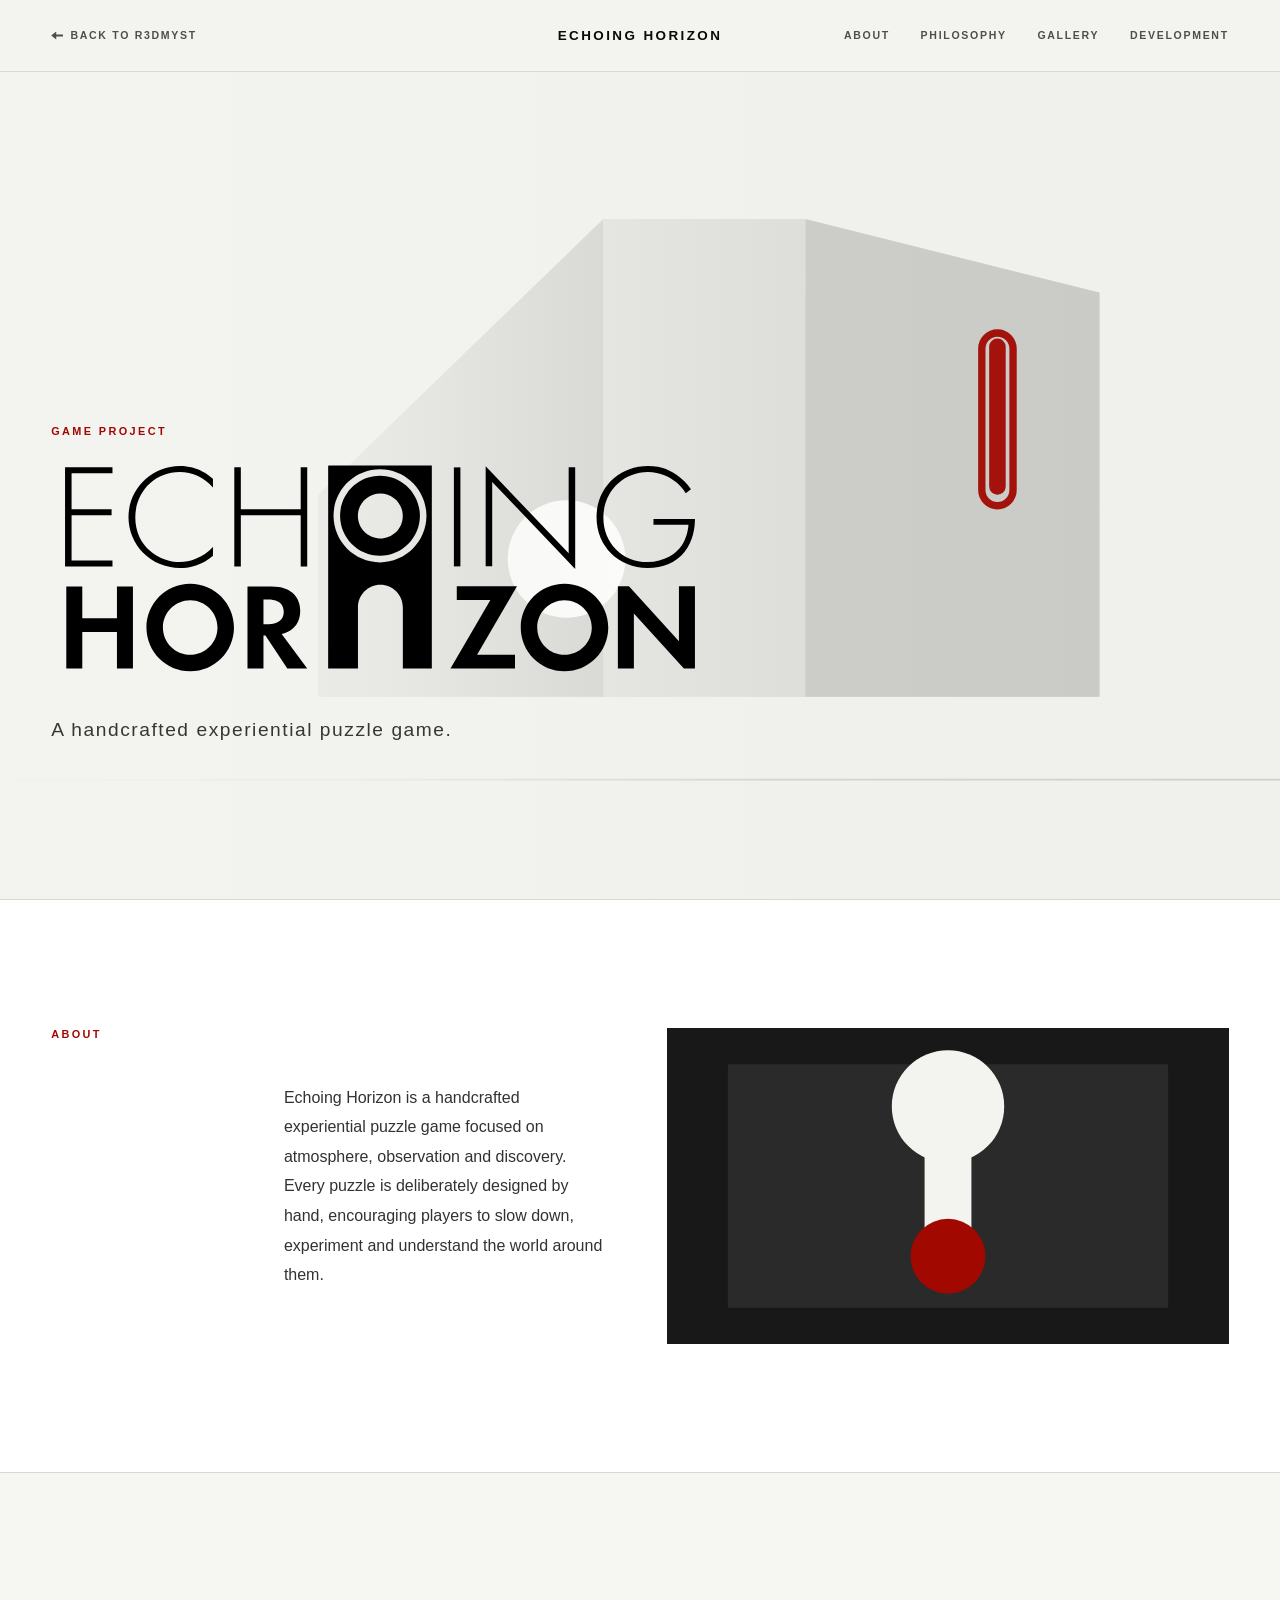
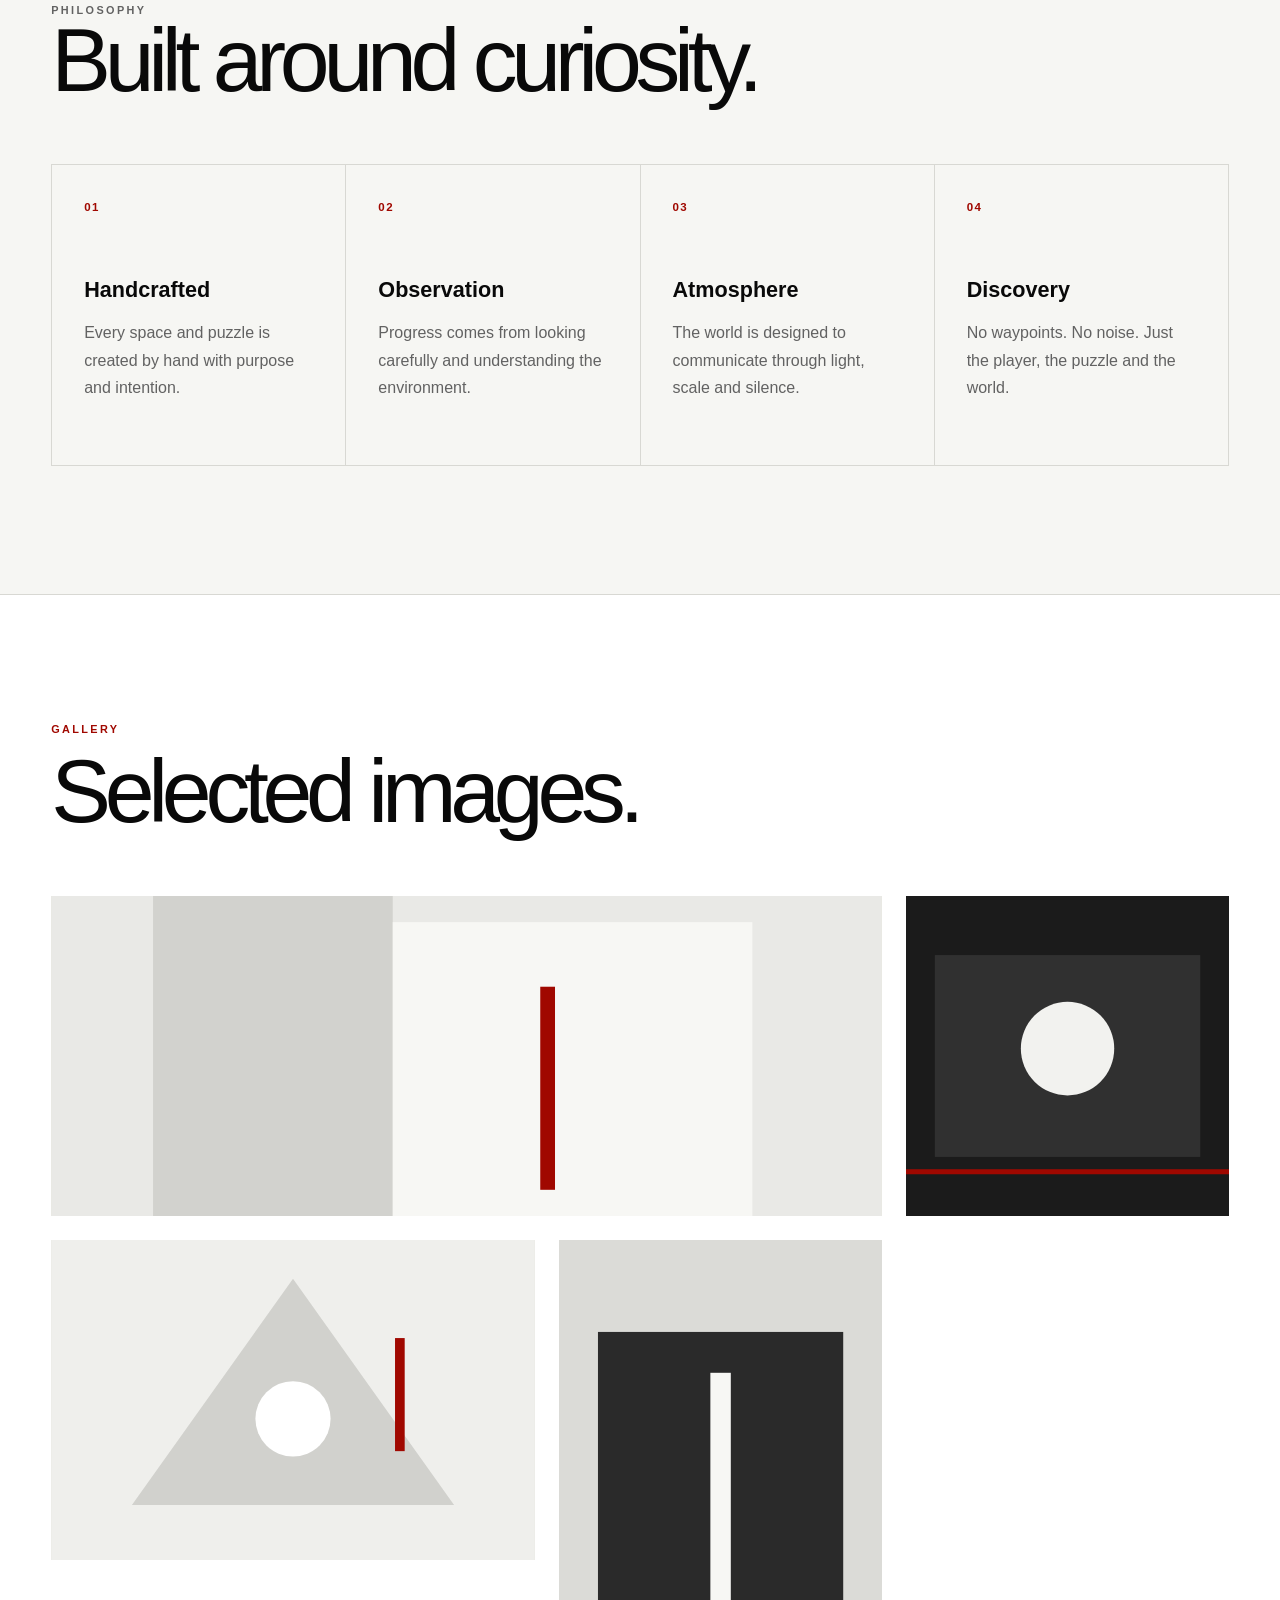
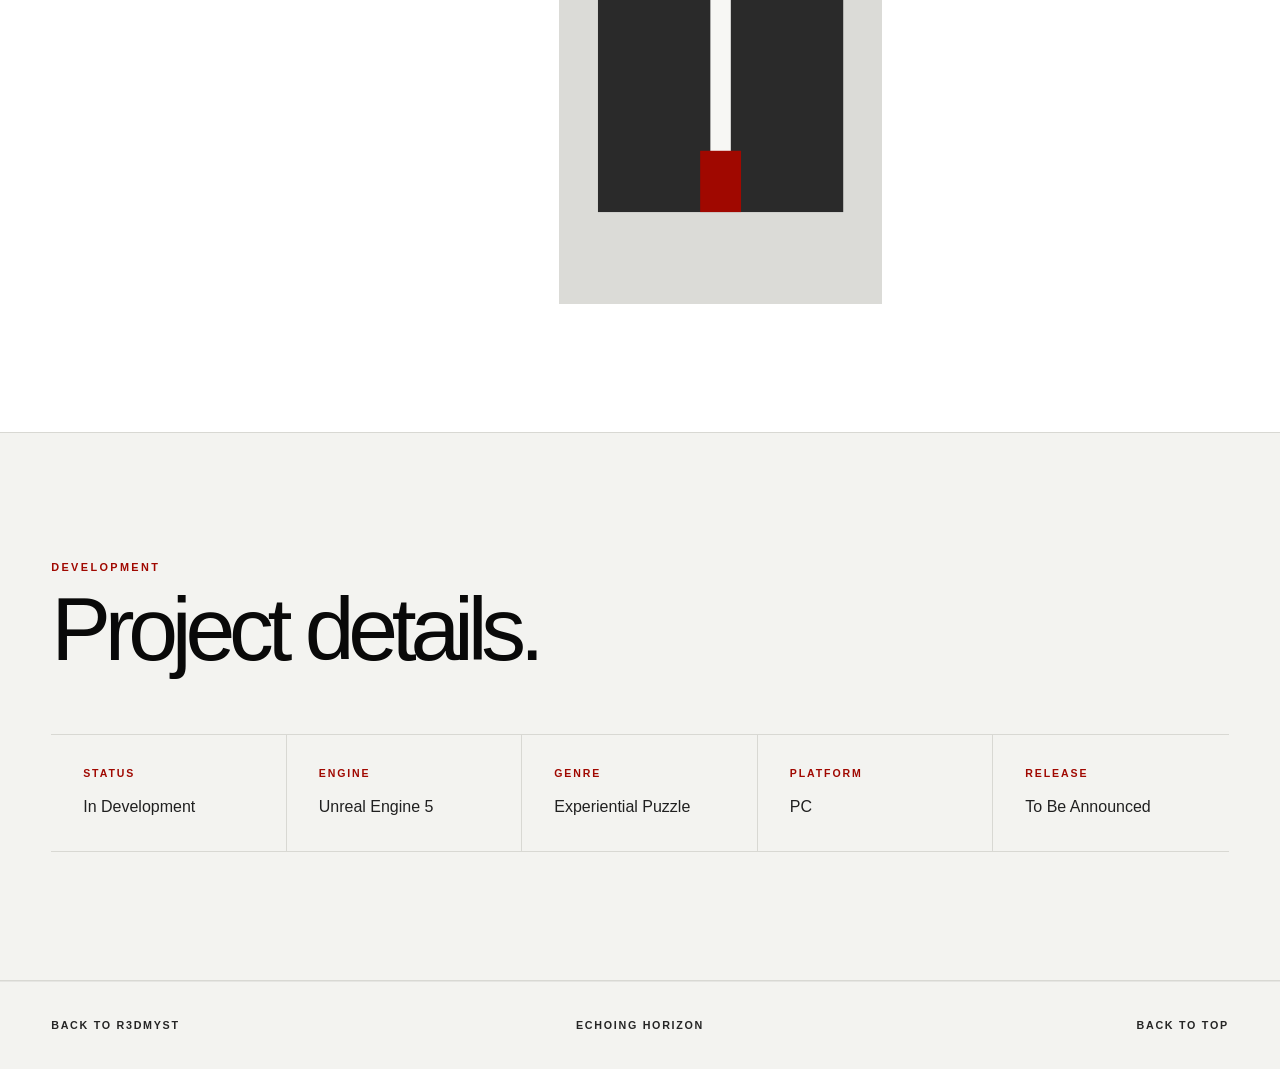
==== EchoingHorizon/index.html @ 7a0708b8 "again... fixes and stuff" ====
<!DOCTYPE html>
<html lang="en">
 <head>
  <meta charset="utf-8"/>
  <meta content="width=device-width, initial-scale=1.0" name="viewport"/>
  <meta content="#f3f3f0" name="theme-color"/>
  <meta content="Echoing Horizon — a handcrafted experiential puzzle game." name="description"/>
  <title>
   Echoing Horizon — R3DMYST
  </title>
  <link href="style.css" rel="stylesheet"/>
  <link href="../assets/css/site-shell.css" rel="stylesheet"/>
 </head>
 <body class="eh-page">
  <header class="shell-header shell-header--project">
   <a class="shell-back-link" href="../">
    Back to R3DMYST
   </a>
   <a class="shell-project-title" href="#top">
    Echoing Horizon
   </a>
   <nav aria-label="Echoing Horizon navigation" class="shell-nav">
    <a href="#about">
     About
    </a>
    <a href="#philosophy">
     Philosophy
    </a>
    <a href="#gallery">
     Gallery
    </a>
    <a href="#development">
     Development
    </a>
   </nav>
  </header>
  <main>
   <section class="eh-hero" id="top">
    <img alt="Echoing Horizon placeholder hero artwork" class="eh-hero-image" src="assets/hero.svg"/>
    <div class="eh-hero-copy">
     <p class="eh-kicker">
      Game Project
     </p>
     <img alt="Echoing Horizon" class="eh-hero-logo" src="assets/EHLogo.svg"/>
     <p>
      A handcrafted experiential puzzle game.
     </p>
    </div>
   </section>
   <section class="eh-intro eh-section" id="about">
    <div class="eh-section-label">
     <p>
      About
     </p>
    </div>
    <div class="eh-intro-copy">
     <p>
      Echoing Horizon is a handcrafted experiential puzzle game focused on atmosphere,
          observation and discovery. Every puzzle is deliberately designed by hand,
          encouraging players to slow down, experiment and understand the world around them.
     </p>
    </div>
    <figure class="eh-feature-image">
     <img alt="Echoing Horizon placeholder environment artwork" src="assets/about.svg"/>
    </figure>
   </section>
   <section class="eh-philosophy eh-section" id="philosophy">
    <div class="eh-section-heading">
     <p class="eh-section-label-inline">
      Philosophy
     </p>
     <h2>
      Built around curiosity.
     </h2>
    </div>
    <div class="eh-philosophy-grid">
     <article>
      <span>
       01
      </span>
      <h3>
       Handcrafted
      </h3>
      <p>
       Every space and puzzle is created by hand with purpose and intention.
      </p>
     </article>
     <article>
      <span>
       02
      </span>
      <h3>
       Observation
      </h3>
      <p>
       Progress comes from looking carefully and understanding the environment.
      </p>
     </article>
     <article>
      <span>
       03
      </span>
      <h3>
       Atmosphere
      </h3>
      <p>
       The world is designed to communicate through light, scale and silence.
      </p>
     </article>
     <article>
      <span>
       04
      </span>
      <h3>
       Discovery
      </h3>
      <p>
       No waypoints. No noise. Just the player, the puzzle and the world.
      </p>
     </article>
    </div>
   </section>
   <section class="eh-gallery eh-section" id="gallery">
    <div class="eh-gallery-heading">
     <div>
      <p class="eh-section-label-inline">
       Gallery
      </p>
      <h2>
       Selected images.
      </h2>
     </div>
    </div>
    <div class="eh-gallery-grid">
     <figure class="eh-gallery-wide">
      <img alt="Echoing Horizon gallery placeholder" src="assets/gallery-1.svg"/>
     </figure>
     <figure>
      <img alt="Echoing Horizon gallery placeholder" src="assets/gallery-2.svg"/>
     </figure>
     <figure>
      <img alt="Echoing Horizon gallery placeholder" src="assets/gallery-3.svg"/>
     </figure>
     <figure class="eh-gallery-tall">
      <img alt="Echoing Horizon gallery placeholder" src="assets/gallery-4.svg"/>
     </figure>
    </div>
   </section>
   <section class="eh-development eh-section" id="development">
    <div class="eh-section-heading">
     <p class="eh-section-label-inline">
      Development
     </p>
     <h2>
      Project details.
     </h2>
    </div>
    <dl class="eh-stats">
     <div>
      <dt>
       Status
      </dt>
      <dd>
       In Development
      </dd>
     </div>
     <div>
      <dt>
       Engine
      </dt>
      <dd>
       Unreal Engine 5
      </dd>
     </div>
     <div>
      <dt>
       Genre
      </dt>
      <dd>
       Experiential Puzzle
      </dd>
     </div>
     <div>
      <dt>
       Platform
      </dt>
      <dd>
       PC
      </dd>
     </div>
     <div>
      <dt>
       Release
      </dt>
      <dd>
       To Be Announced
      </dd>
     </div>
    </dl>
   </section>
  </main>
  <footer class="shell-footer shell-footer--project">
   <a href="../">
    Back to R3DMYST
   </a>
   <span>
    Echoing Horizon
   </span>
   <a href="#top">
    Back to top
   </a>
  </footer>
  <script src="../script.js">
  </script>
 </body>
</html>
---- EchoingHorizon/style.css ----
@font-face {
  font-family: "R3DMyst";
  src: url("assets/fonts/R3DMyst.otf") format("opentype");
  font-display: swap;
}

:root {
  --red: #a00800;
  --back-link-color: #4e4e4b;
  --paper: #f3f3f0;
  --surface: #fafaf8;
  --ink: #090909;
  --muted: #626262;
  --line: #d8d8d3;

  --space-1: 0.5rem;
  --space-2: 1rem;
  --space-3: 1.5rem;
  --space-4: 2rem;
  --space-5: 3rem;
  --space-6: 4rem;
  --space-7: 6rem;
  --space-8: 8rem;

  --page-pad: clamp(1.5rem, 4vw, 4rem);
  --max-width: 1280px;
}

* {
  box-sizing: border-box;
}

html {
  scroll-behavior: smooth;
}

body {
  margin: 0;
  min-width: 320px;
  background: var(--paper);
  color: var(--ink);
  font-family: Arial, Helvetica, sans-serif;
  -webkit-font-smoothing: antialiased;
}

img {
  display: block;
  max-width: 100%;
}

a {
  color: inherit;
  text-decoration: none;
}

h1,
h2,
h3,
p {
  margin-top: 0;
}




/* Echoing Horizon project header */

.eh-header {
  position: sticky;
  top: 0;
  z-index: 30;
  min-height: 72px;
  padding: 0 var(--page-pad);
  display: grid;
  grid-template-columns: minmax(180px, 1fr) auto minmax(180px, 1fr);
  align-items: center;
  gap: var(--space-4);
  background: rgba(243, 243, 240, 0.94);
  border-bottom: 1px solid var(--line);
  backdrop-filter: blur(14px);
}

.eh-nav a {
  font-size: .66rem;
  font-weight: 800;
  letter-spacing: .16em;
  text-transform: uppercase;
}





.back-link {
  display: inline-flex;
  align-items: center;
  gap: 0.45rem;
  justify-self: start;
  color: var(--back-link-color);
  font-family: Arial, Helvetica, sans-serif;
  font-size: 0.66rem;
  font-weight: 800;
  line-height: 1;
  letter-spacing: 0.16em;
  text-transform: uppercase;
  text-decoration: none;
  white-space: nowrap;
  transition: color 0.18s ease, transform 0.18s ease;
}

.back-link::before {
  content: "";
  width: 12px;
  height: 8px;
  flex: 0 0 12px;
  background-color: currentColor;
  clip-path: polygon(
    0 50%,
    42% 0,
    42% 36%,
    100% 36%,
    100% 64%,
    42% 64%,
    42% 100%
  );
}

.back-link:hover,
.back-link:focus-visible {
  color: var(--red);
  transform: translateX(-3px);
}

.eh-header-title {
  justify-self: center;
  font-size: 0.84rem;
  font-weight: 900;
  letter-spacing: 0.18em;
  text-transform: uppercase;
}

.eh-nav {
  justify-self: end;
  display: flex;
  align-items: center;
  gap: clamp(var(--space-2), 2.4vw, var(--space-4));
}

.eh-nav a {
  position: relative;
  padding: var(--space-1) 0;
  color: #4e4e4b;
}

.eh-nav a::after {
  content: "";
  position: absolute;
  left: 0;
  right: 100%;
  bottom: 0;
  height: 2px;
  background: var(--red);
  transition: right 180ms ease;
}

.eh-nav a:hover,
.eh-nav a:focus-visible {
  color: var(--ink);
}

.eh-nav a:hover::after,
.eh-nav a:focus-visible::after {
  right: 0;
}

#about,
#philosophy,
#gallery,
#development {
  scroll-margin-top: 72px;
}

@media (max-width: 900px) {
  .eh-header {
    grid-template-columns: 1fr auto;
  }

  .eh-header-title {
    justify-self: end;
  }

  .eh-nav {
    grid-column: 1 / -1;
    width: 100%;
    justify-self: stretch;
    justify-content: space-between;
    padding-bottom: var(--space-2);
  }
}

@media (max-width: 680px) {
  .eh-header {
    min-height: 64px;
    padding-top: var(--space-2);
    padding-bottom: var(--space-2);
    gap: var(--space-2);
  }

  .eh-nav a {
  font-size: .66rem;
  font-weight: 800;
  letter-spacing: .16em;
  text-transform: uppercase;
}

  .eh-header-title {
    font-size: 0.7rem;
    letter-spacing: 0.12em;
  }

  .eh-nav {
    overflow-x: auto;
    justify-content: flex-start;
    gap: var(--space-3);
    scrollbar-width: none;
  }

  .eh-nav::-webkit-scrollbar {
    display: none;
  }
}


/* =========================================================
   Echoing Horizon project page
   ========================================================= */

.eh-page main {
  overflow: clip;
}

.eh-hero {
  position: relative;
  min-height: min(860px, calc(100vh - 72px));
  display: grid;
  align-items: end;
  overflow: hidden;
  background: #e8e8e4;
  border-bottom: 1px solid var(--line);
}

.eh-hero-image {
  position: absolute;
  inset: 0;
  width: 100%;
  height: 100%;
  object-fit: cover;
}

.eh-hero::after {
  content: "";
  position: absolute;
  inset: 0;
  background: linear-gradient(90deg, rgba(243,243,240,.96) 0%, rgba(243,243,240,.74) 30%, rgba(243,243,240,.08) 62%, rgba(243,243,240,0) 100%);
}

.eh-hero-copy {
  position: relative;
  z-index: 1;
  width: min(100%, 760px);
  padding: clamp(6rem, 12vw, 10rem) var(--page-pad);
}

.eh-kicker,
.eh-section-label p,
.eh-section-label-inline {
  margin: 0 0 var(--space-2);
  color: var(--red);
  font-size: .68rem;
  font-weight: 900;
  letter-spacing: .22em;
  text-transform: uppercase;
}

.eh-hero h1 {
  margin: 0 0 var(--space-4);
  font-size: clamp(4.5rem, 10vw, 10rem);
  line-height: .82;
  letter-spacing: -.07em;
  font-weight: 500;
}

.eh-hero-copy > p:last-child {
  max-width: 520px;
  margin: 0;
  color: #363636;
  font-size: clamp(1rem, 1.5vw, 1.25rem);
  line-height: 1.6;
  letter-spacing: .08em;
}

.eh-section {
  padding: var(--space-8) var(--page-pad);
  border-bottom: 1px solid var(--line);
}

.eh-intro {
  display: grid;
  grid-template-columns: .45fr .85fr 1.5fr;
  gap: var(--space-6);
  align-items: center;
  background: #fff;
}

.eh-section-label {
  align-self: start;
}

.eh-intro-copy p {
  margin: 0;
  color: #323232;
  font-size: 1rem;
  line-height: 1.85;
}

.eh-feature-image {
  margin: 0;
  overflow: hidden;
  background: #181818;
}

.eh-feature-image img {
  width: 100%;
  aspect-ratio: 16 / 9;
  object-fit: cover;
}

.eh-section-heading {
  width: min(100%, var(--max-width));
  margin: 0 auto var(--space-6);
}

.eh-section-heading h2,
.eh-gallery-heading h2 {
  max-width: 900px;
  margin: 0;
  font-size: clamp(3rem, 7vw, 6.5rem);
  line-height: .9;
  letter-spacing: -.07em;
  font-weight: 500;
}

.eh-philosophy {
  background: #f6f6f3;
}

.eh-philosophy-grid {
  width: min(100%, var(--max-width));
  margin: 0 auto;
  display: grid;
  grid-template-columns: repeat(4, minmax(0, 1fr));
  gap: 1px;
  background: var(--line);
  border: 1px solid var(--line);
}

.eh-philosophy article {
  min-height: 300px;
  padding: var(--space-4);
  background: #f6f6f3;
}

.eh-philosophy article span {
  display: inline-block;
  margin-bottom: var(--space-6);
  color: var(--red);
  font-size: .72rem;
  font-weight: 900;
  letter-spacing: .12em;
}

.eh-philosophy h3 {
  margin-bottom: var(--space-2);
  font-size: 1.35rem;
}

.eh-philosophy p {
  margin: 0;
  color: var(--muted);
  line-height: 1.7;
}

.eh-gallery {
  background: #fff;
}

.eh-gallery-heading {
  width: min(100%, var(--max-width));
  margin: 0 auto var(--space-6);
}

.eh-gallery-grid {
  width: min(100%, var(--max-width));
  margin: 0 auto;
  display: grid;
  grid-template-columns: 1.5fr 1fr 1fr;
  grid-auto-rows: 320px;
  gap: var(--space-3);
}

.eh-gallery-grid figure {
  margin: 0;
  overflow: hidden;
  background: #e8e8e4;
}

.eh-gallery-grid img {
  width: 100%;
  height: 100%;
  object-fit: cover;
}

.eh-gallery-wide {
  grid-column: span 2;
}

.eh-gallery-tall {
  grid-row: span 2;
}

.eh-development {
  background: #f3f3f0;
}

.eh-stats {
  width: min(100%, var(--max-width));
  margin: 0 auto;
  display: grid;
  grid-template-columns: repeat(5, minmax(0, 1fr));
  border-top: 1px solid var(--line);
  border-bottom: 1px solid var(--line);
}

.eh-stats div {
  padding: var(--space-4);
  border-right: 1px solid var(--line);
}

.eh-stats div:last-child {
  border-right: 0;
}

.eh-stats dt {
  margin-bottom: var(--space-2);
  color: var(--red);
  font-size: .66rem;
  font-weight: 900;
  letter-spacing: .18em;
  text-transform: uppercase;
}

.eh-stats dd {
  margin: 0;
  color: #202020;
  font-size: 1rem;
  line-height: 1.5;
}

.eh-footer {
  min-height: 120px;
  padding: var(--space-4) var(--page-pad);
  display: grid;
  grid-template-columns: 1fr auto 1fr;
  align-items: center;
  gap: var(--space-4);
  color: #f5f5f2;
  background: #111;
  font-size: .68rem;
  font-weight: 800;
  letter-spacing: .18em;
  text-transform: uppercase;
}

.eh-footer a:last-child {
  text-align: right;
}

.eh-footer span {
  color: #8e8e8a;
}

@media (max-width: 980px) {
  .eh-intro {
    grid-template-columns: 1fr 1.4fr;
  }

  .eh-section-label {
    grid-column: 1 / -1;
  }

  .eh-philosophy-grid {
    grid-template-columns: repeat(2, minmax(0, 1fr));
  }

  .eh-gallery-grid {
    grid-template-columns: repeat(2, minmax(0, 1fr));
  }

  .eh-gallery-wide {
    grid-column: 1 / -1;
  }

  .eh-gallery-tall {
    grid-row: auto;
  }

  .eh-stats {
    grid-template-columns: repeat(2, minmax(0, 1fr));
  }

  .eh-stats div:nth-child(2n) {
    border-right: 0;
  }

  .eh-stats div:last-child {
    grid-column: 1 / -1;
    border-top: 1px solid var(--line);
  }
}

@media (max-width: 680px) {
  .eh-hero {
    min-height: 660px;
    align-items: end;
  }

  .eh-hero::after {
    background: linear-gradient(0deg, rgba(243,243,240,.98) 0%, rgba(243,243,240,.82) 42%, rgba(243,243,240,.08) 76%, rgba(243,243,240,0) 100%);
  }

  .eh-hero-copy {
    padding: var(--space-6) var(--page-pad);
  }

  .eh-hero h1 {
    font-size: clamp(4rem, 20vw, 6rem);
  }

  .eh-section {
    padding-top: var(--space-7);
    padding-bottom: var(--space-7);
  }

  .eh-intro {
    grid-template-columns: 1fr;
    gap: var(--space-4);
  }

  .eh-philosophy-grid {
    grid-template-columns: 1fr;
  }

  .eh-philosophy article {
    min-height: 220px;
  }

  .eh-gallery-grid {
    grid-template-columns: 1fr;
    grid-auto-rows: 260px;
  }

  .eh-gallery-wide,
  .eh-gallery-tall {
    grid-column: auto;
    grid-row: auto;
  }

  .eh-stats {
    grid-template-columns: 1fr;
  }

  .eh-stats div,
  .eh-stats div:nth-child(2n),
  .eh-stats div:last-child {
    border-right: 0;
    border-top: 1px solid var(--line);
    grid-column: auto;
  }

  .eh-stats div:first-child {
    border-top: 0;
  }

  .eh-footer {
    min-height: auto;
    grid-template-columns: 1fr;
    text-align: left;
  }

  .eh-footer a:last-child {
    text-align: left;
  }

  .eh-footer span {
    order: -1;
  }
}


/* Echoing Horizon hero logo */
.eh-hero-logo {
  display: block;
  width: min(760px, 72vw);
  height: auto;
  margin: 0 0 var(--space-4);
}

@media (max-width: 680px) {
  .eh-hero-logo {
    width: min(620px, 88vw);
    margin-bottom: var(--space-3);
  }
}


/* Universal shell theme: Echoing Horizon */
:root {
  --shell-page-pad: var(--page-pad);
  --shell-accent: var(--red);
  --shell-header-bg: rgba(243, 243, 240, 0.94);
  --shell-header-text: var(--ink);
  --shell-header-muted: #4e4e4b;
  --shell-header-line: var(--line);
  --shell-footer-bg: #111111;
  --shell-footer-text: #f5f5f2;
  --shell-footer-muted: #8e8e8a;
  --shell-footer-line: rgba(255, 255, 255, 0.08);
}
---- assets/css/site-shell.css ----
/*
  Universal R3DMYST shell
  Shared by the main site and all project pages.
  Controls header/footer structure, typography and interaction only.
*/

:root {
  --shell-page-pad: clamp(1.5rem, 4vw, 4rem);
  --shell-accent: #a00800;

  --shell-header-bg: rgba(243, 243, 240, 0.94);
  --shell-header-text: #090909;
  --shell-header-muted: #4e4e4b;
  --shell-header-line: #d8d8d3;

  --shell-footer-bg: #f3f3f0;
  --shell-footer-text: #252525;
  --shell-footer-muted: #626262;
  --shell-footer-line: rgba(0, 0, 0, 0.06);
}

.shell-header,
.shell-footer,
.shell-header button,
.shell-footer button {
  font-family: Arial, Helvetica, sans-serif;
}

.shell-header {
  position: sticky;
  top: 0;
  z-index: 50;
  height: 72px;
  min-height: 72px;
  padding: 0 var(--shell-page-pad);
  display: grid;
  align-items: center;
  gap: 2rem;
  color: var(--shell-header-text);
  background: var(--shell-header-bg);
  border-bottom: 1px solid var(--shell-header-line);
  backdrop-filter: blur(14px);
}

.shell-header--main {
  grid-template-columns: auto 1fr;
}

.shell-header--project {
  grid-template-columns: minmax(190px, 1fr) auto minmax(190px, 1fr);
}

.shell-brand {
  width: 40px;
  height: 40px;
  display: block;
  flex: 0 0 auto;
}

.shell-brand img {
  width: 100%;
  height: 100%;
  display: block;
  object-fit: contain;
}

.shell-project-title {
  justify-self: center;
  display: inline-flex;
  align-items: center;
  justify-content: center;
  color: var(--shell-header-text);
  background: transparent;
  border: 0;
  padding: 0;
  font-size: 0.84rem;
  font-weight: 900;
  line-height: 1;
  letter-spacing: 0.18em;
  text-transform: uppercase;
  text-decoration: none;
  white-space: nowrap;
}

.shell-project-title img {
  display: block;
  width: auto;
  max-width: 150px;
  max-height: 44px;
  object-fit: contain;
}

.shell-back-link {
  justify-self: start;
  display: inline-flex;
  align-items: center;
  gap: 0.45rem;
  color: var(--shell-header-muted);
  font-size: 0.66rem;
  font-weight: 800;
  line-height: 1;
  letter-spacing: 0.16em;
  text-transform: uppercase;
  text-decoration: none;
  white-space: nowrap;
  transition: color 180ms ease, transform 180ms ease;
}

.shell-back-link::before {
  content: "";
  width: 12px;
  height: 8px;
  flex: 0 0 12px;
  background: currentColor;
  clip-path: polygon(
    0 50%,
    42% 0,
    42% 36%,
    100% 36%,
    100% 64%,
    42% 64%,
    42% 100%
  );
}

.shell-back-link:hover,
.shell-back-link:focus-visible {
  color: var(--shell-accent);
  transform: translateX(-3px);
}

.shell-nav {
  justify-self: end;
  display: flex;
  align-items: center;
  gap: clamp(1rem, 2.4vw, 2rem);
}

.shell-nav a,
.shell-nav button {
  position: relative;
  flex: 0 0 auto;
  padding: 0.5rem 0;
  color: var(--shell-header-muted);
  background: transparent;
  border: 0;
  font-size: 0.66rem;
  font-weight: 800;
  line-height: 1;
  letter-spacing: 0.16em;
  text-transform: uppercase;
  text-decoration: none;
  cursor: pointer;
  transition: color 180ms ease;
}

.shell-nav a::after,
.shell-nav button::after {
  content: "";
  position: absolute;
  left: 0;
  right: 100%;
  bottom: 0;
  height: 2px;
  background: var(--shell-accent);
  transition: right 180ms ease;
}

/* Deliberately no permanent active underline. */
.shell-nav a:hover,
.shell-nav a:focus-visible,
.shell-nav button:hover,
.shell-nav button:focus-visible,
.shell-nav .active {
  color: var(--shell-header-text);
}

.shell-nav a:hover::after,
.shell-nav a:focus-visible::after,
.shell-nav button:hover::after,
.shell-nav button:focus-visible::after {
  right: 0;
}

.shell-footer {
  min-height: 88px;
  padding: 1.5rem var(--shell-page-pad);
  display: grid;
  grid-template-columns: 1fr auto 1fr;
  align-items: center;
  gap: 2rem;
  color: var(--shell-footer-text);
  background: var(--shell-footer-bg);
  border-top: 1px solid var(--shell-footer-line);
  font-size: 0.67rem;
  font-weight: 800;
  line-height: 1.4;
  letter-spacing: 0.16em;
  text-transform: uppercase;
}

.shell-footer > :first-child {
  justify-self: start;
}

.shell-footer > :nth-child(2) {
  justify-self: center;
}

.shell-footer > :last-child {
  justify-self: end;
}

.shell-footer a,
.shell-footer button {
  position: relative;
  color: inherit;
  background: transparent;
  border: 0;
  padding: 0.5rem 0;
  font: inherit;
  text-transform: inherit;
  letter-spacing: inherit;
  text-decoration: none;
  cursor: pointer;
}

.shell-footer a::after,
.shell-footer button::after {
  content: "";
  position: absolute;
  left: 0;
  right: 100%;
  bottom: 0;
  height: 2px;
  background: var(--shell-accent);
  transition: right 180ms ease;
}

.shell-footer a:hover::after,
.shell-footer a:focus-visible::after,
.shell-footer button:hover::after,
.shell-footer button:focus-visible::after {
  right: 0;
}

.shell-footer-links {
  display: flex;
  align-items: center;
  justify-content: flex-end;
  gap: 2rem;
}

@media (max-width: 900px) {
  .shell-header--project {
    height: auto;
    min-height: 72px;
    grid-template-columns: 1fr auto;
    grid-template-areas:
      "back title"
      "nav nav";
    gap: 0.75rem 1.5rem;
    padding-top: 0.85rem;
    padding-bottom: 0.7rem;
  }

  .shell-header--project .shell-back-link {
    grid-area: back;
  }

  .shell-header--project .shell-project-title {
    grid-area: title;
    justify-self: end;
  }

  .shell-header--project .shell-nav {
    grid-area: nav;
    width: 100%;
    justify-self: stretch;
    justify-content: flex-start;
    overflow-x: auto;
    scrollbar-width: none;
  }

  .shell-header--project .shell-nav::-webkit-scrollbar {
    display: none;
  }
}

@media (max-width: 680px) {
  .shell-header {
    padding-left: 1rem;
    padding-right: 1rem;
  }

  .shell-header--main {
    gap: 1rem;
  }

  .shell-brand {
    width: 36px;
    height: 36px;
  }

  .shell-header--main .shell-nav {
    gap: 1rem;
  }

  .shell-project-title {
    font-size: 0.7rem;
    letter-spacing: 0.12em;
  }

  .shell-project-title img {
    max-width: 110px;
    max-height: 36px;
  }

  .shell-back-link,
  .shell-nav a,
  .shell-nav button {
    font-size: 0.59rem;
    letter-spacing: 0.12em;
  }

  .shell-footer {
    min-height: auto;
    grid-template-columns: 1fr;
    gap: 0.75rem;
    padding-top: 2rem;
    padding-bottom: 2rem;
  }

  .shell-footer > :first-child,
  .shell-footer > :nth-child(2),
  .shell-footer > :last-child {
    justify-self: start;
  }

  .shell-footer-links {
    justify-content: flex-start;
    flex-wrap: wrap;
    gap: 1.25rem;
  }
}
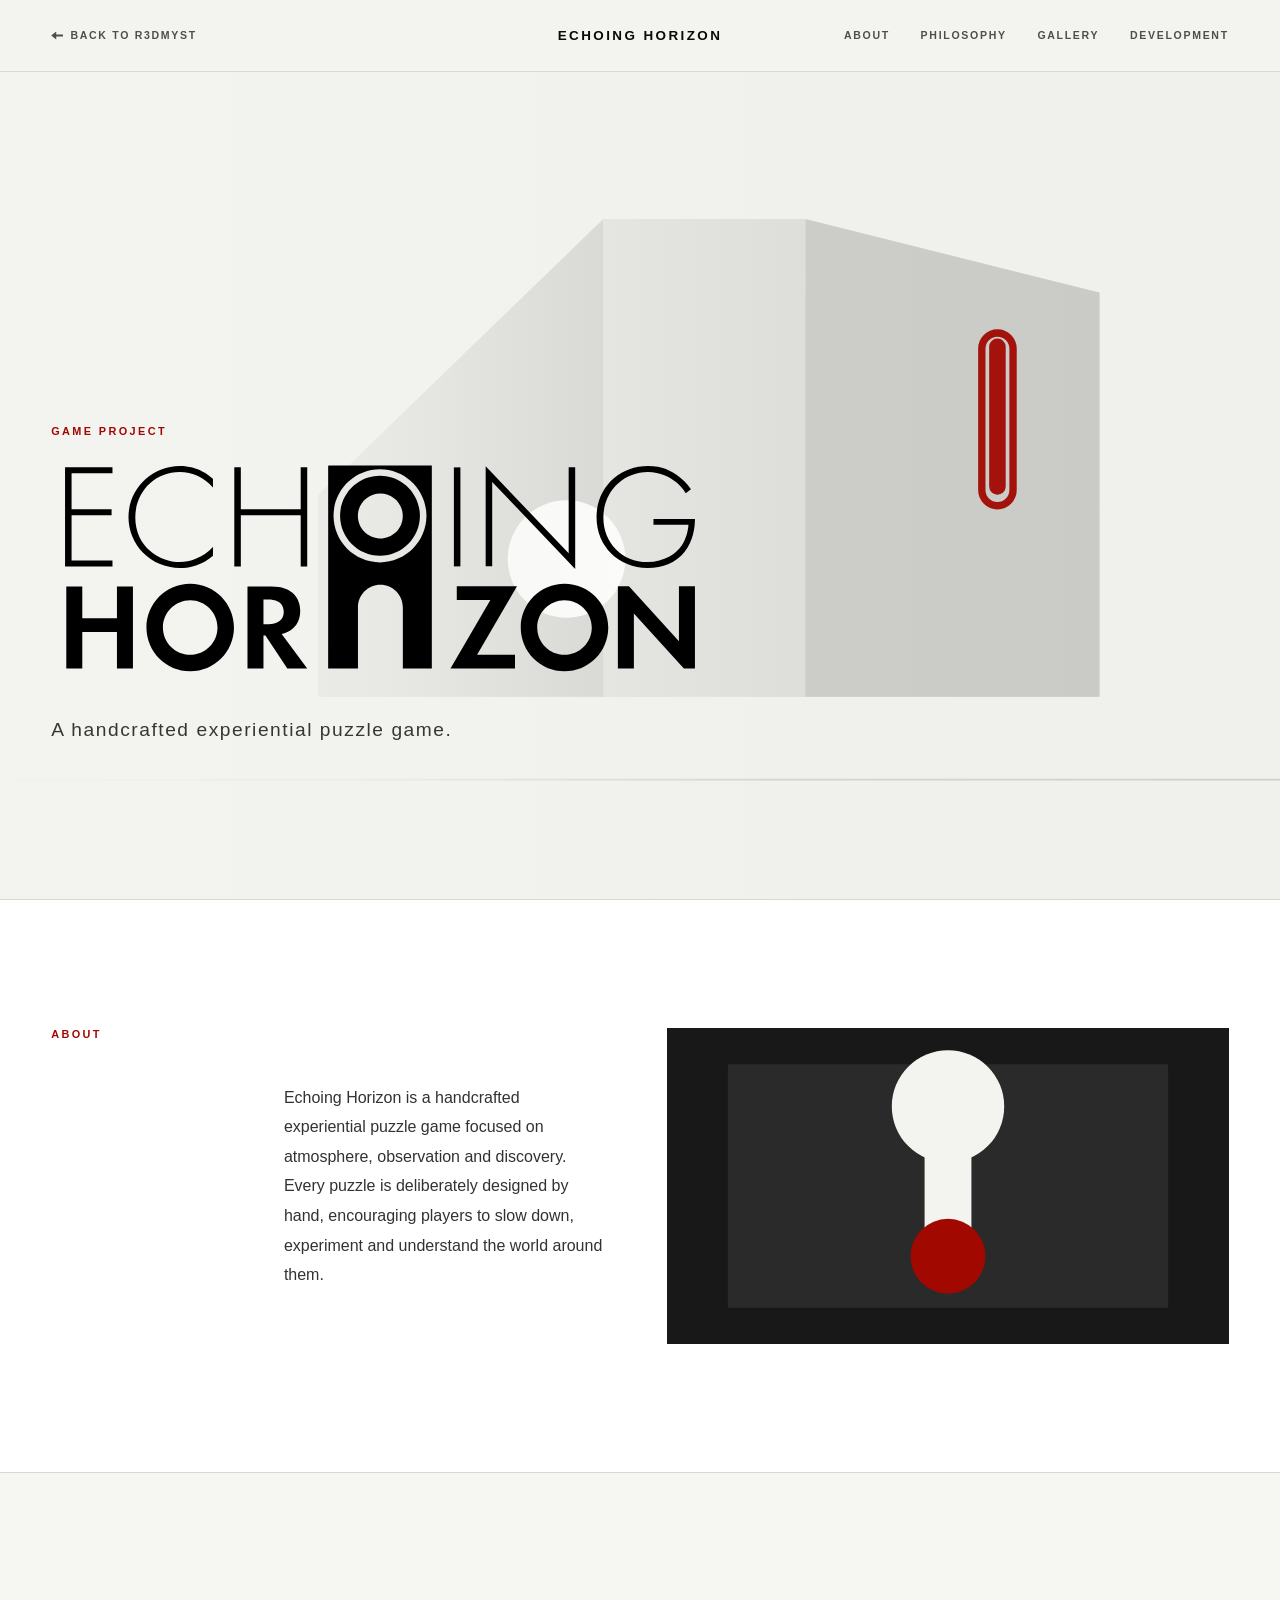
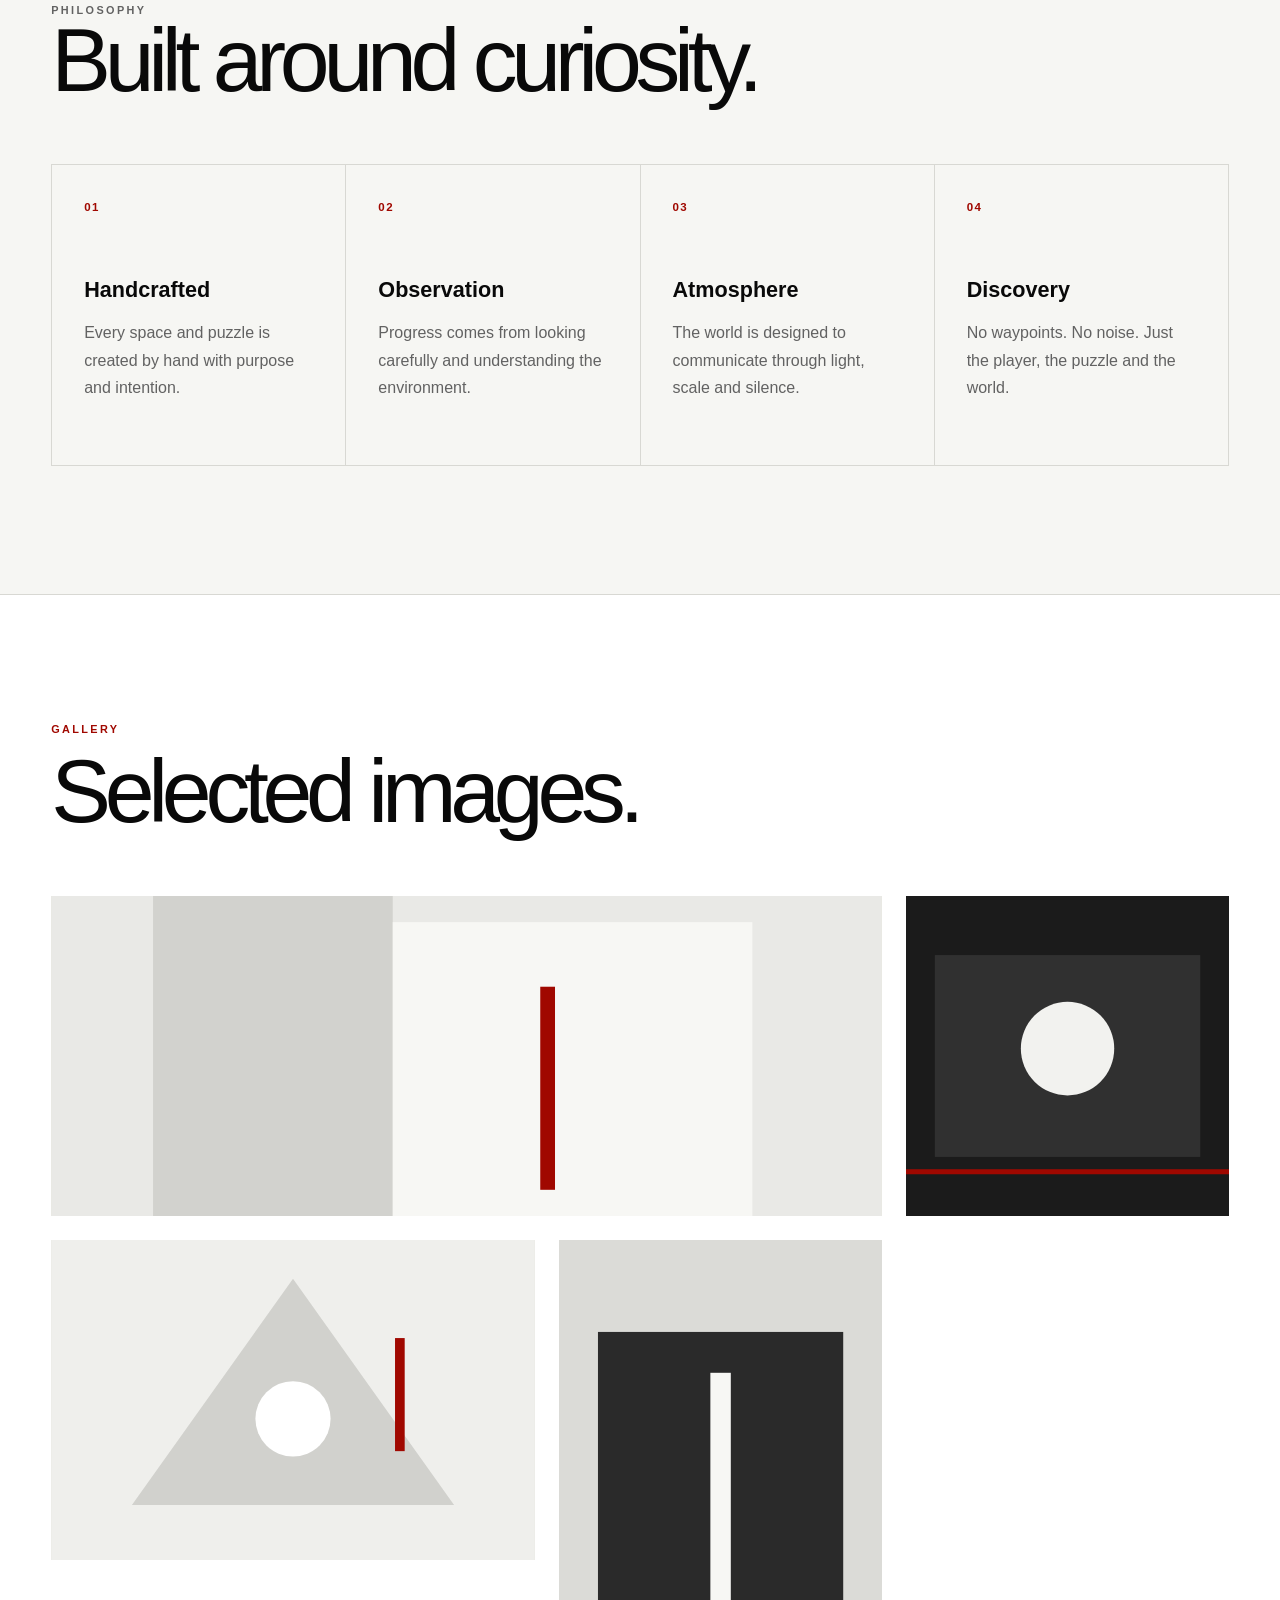
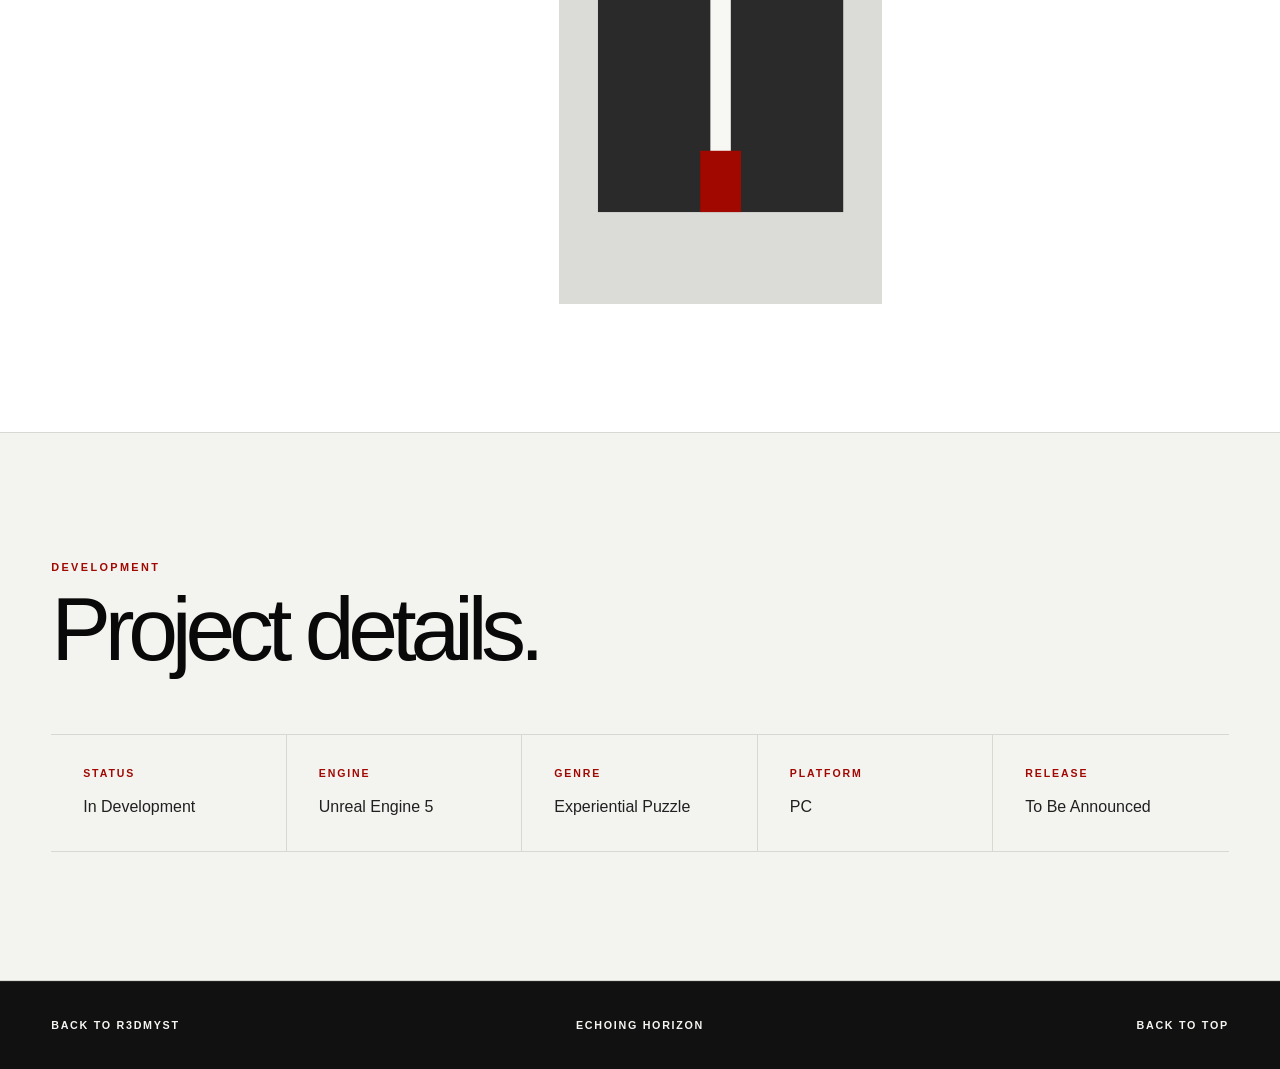
==== commit ff8ed8d7: "again fixes" ====
--- a/EchoingHorizon/index.html
+++ b/EchoingHorizon/index.html
@@ -8,8 +8,8 @@
   <title>
    Echoing Horizon — R3DMYST
   </title>
+  <link href="../assets/css/site-shell.css" rel="stylesheet"/>
   <link href="style.css" rel="stylesheet"/>
-  <link href="../assets/css/site-shell.css" rel="stylesheet"/>
  </head>
  <body class="eh-page">
   <header class="shell-header shell-header--project">
--- a/assets/css/site-shell.css
+++ b/assets/css/site-shell.css
@@ -8,6 +8,7 @@
   --shell-page-pad: clamp(1.5rem, 4vw, 4rem);
   --shell-accent: #a00800;
 
+  /* Defaults only; each page overrides these in its own style.css. */
   --shell-header-bg: rgba(243, 243, 240, 0.94);
   --shell-header-text: #090909;
   --shell-header-muted: #4e4e4b;
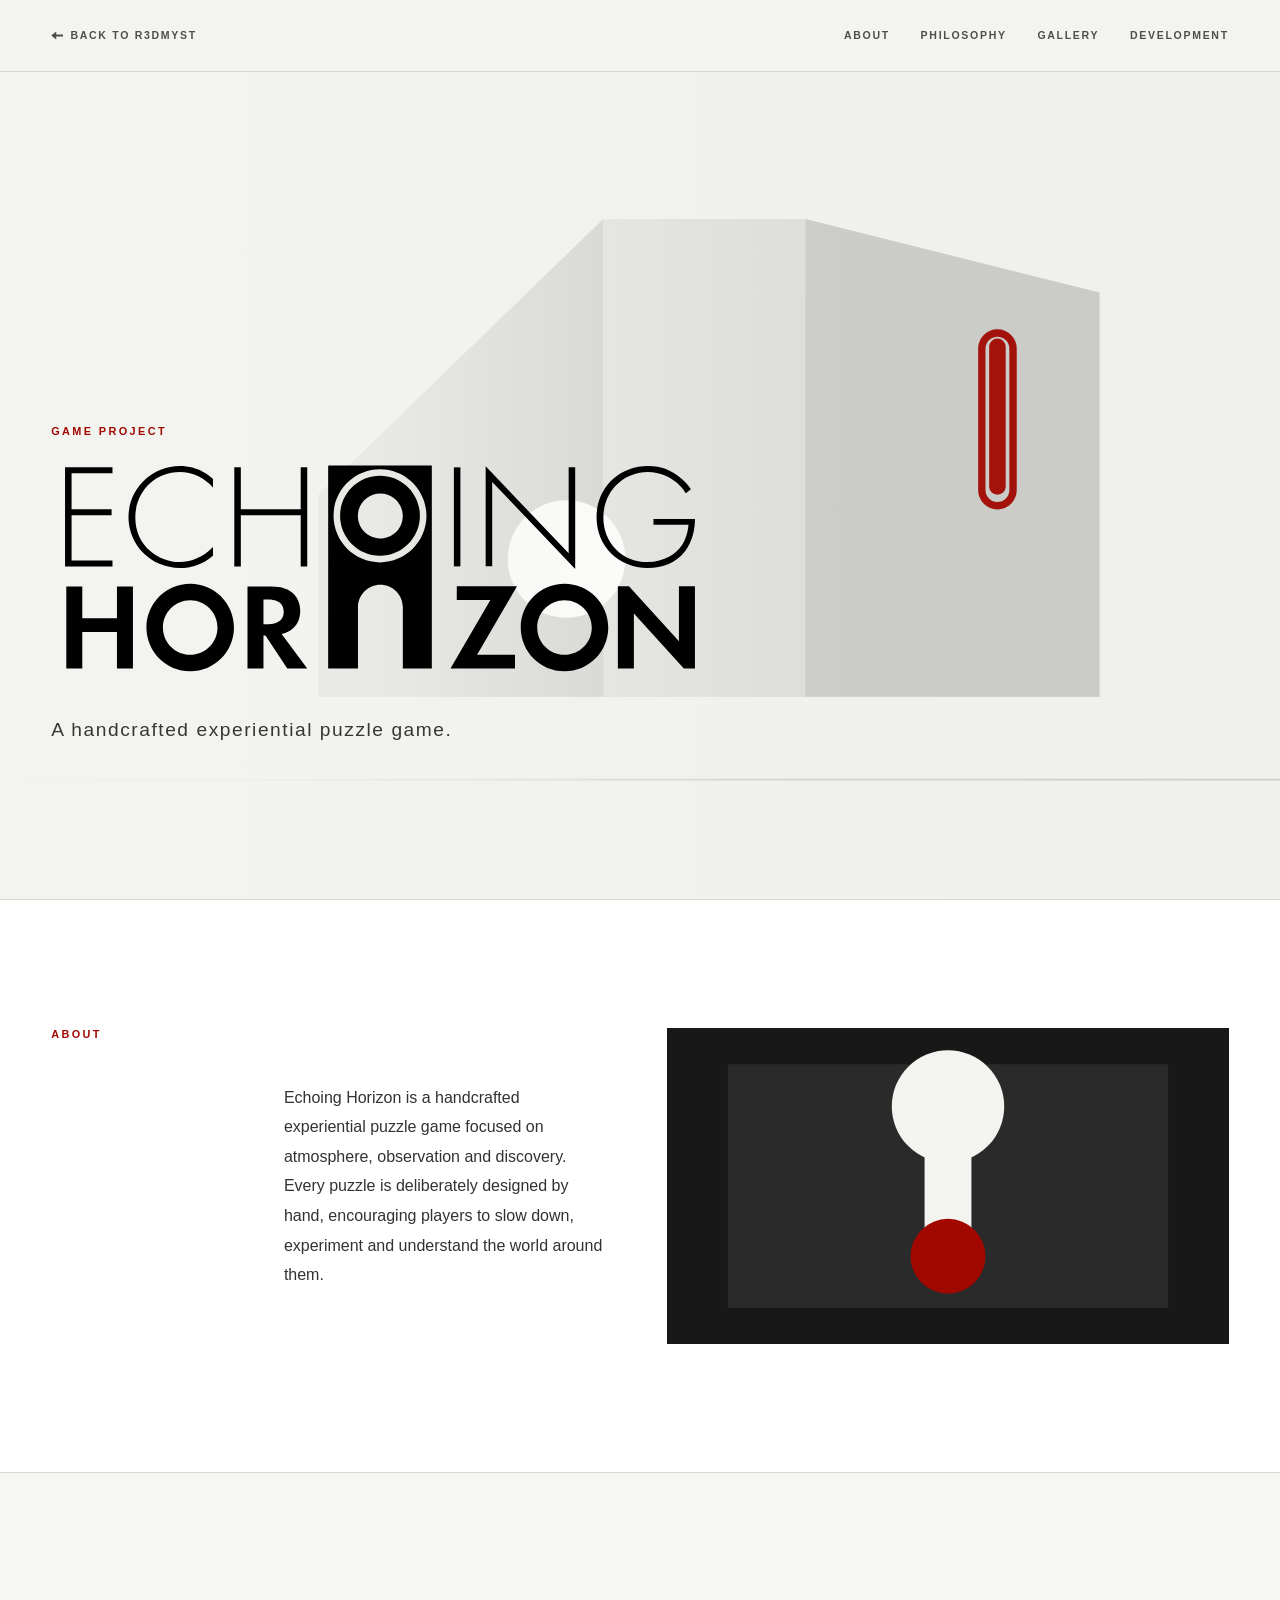
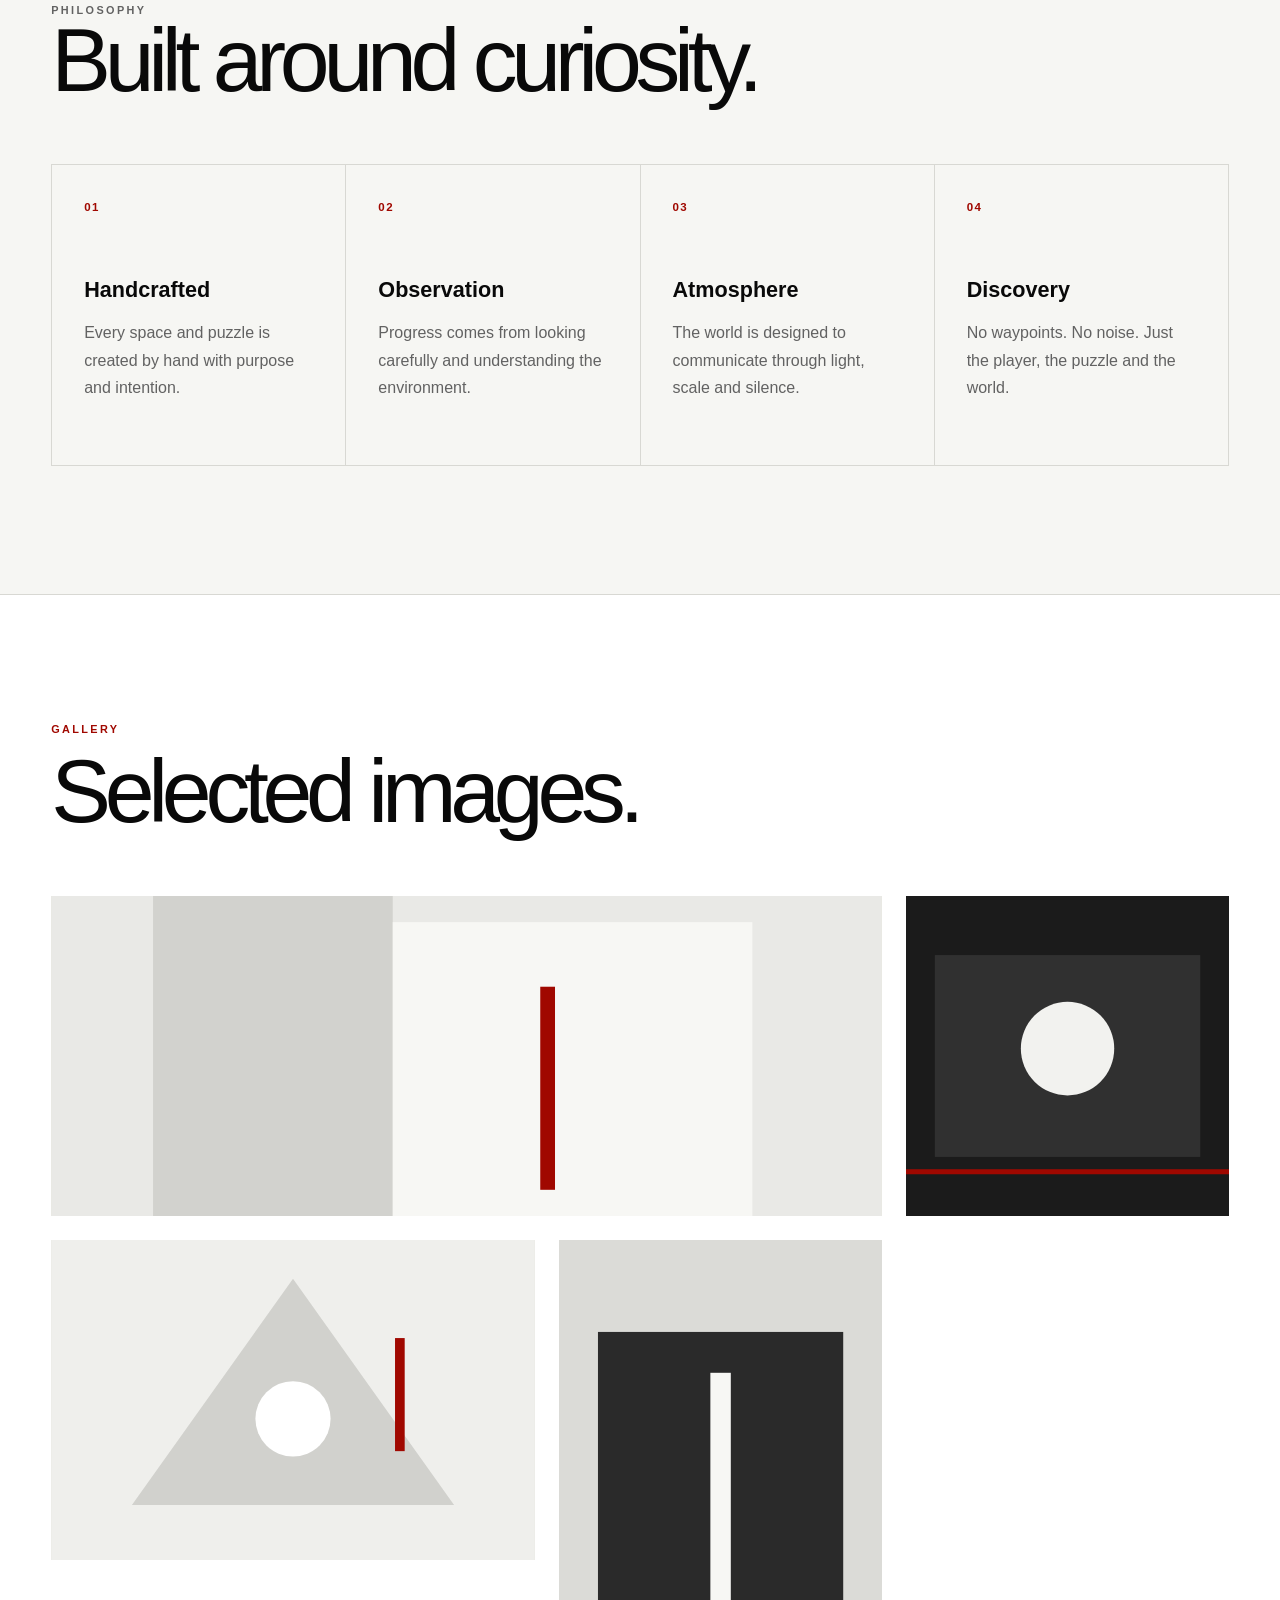
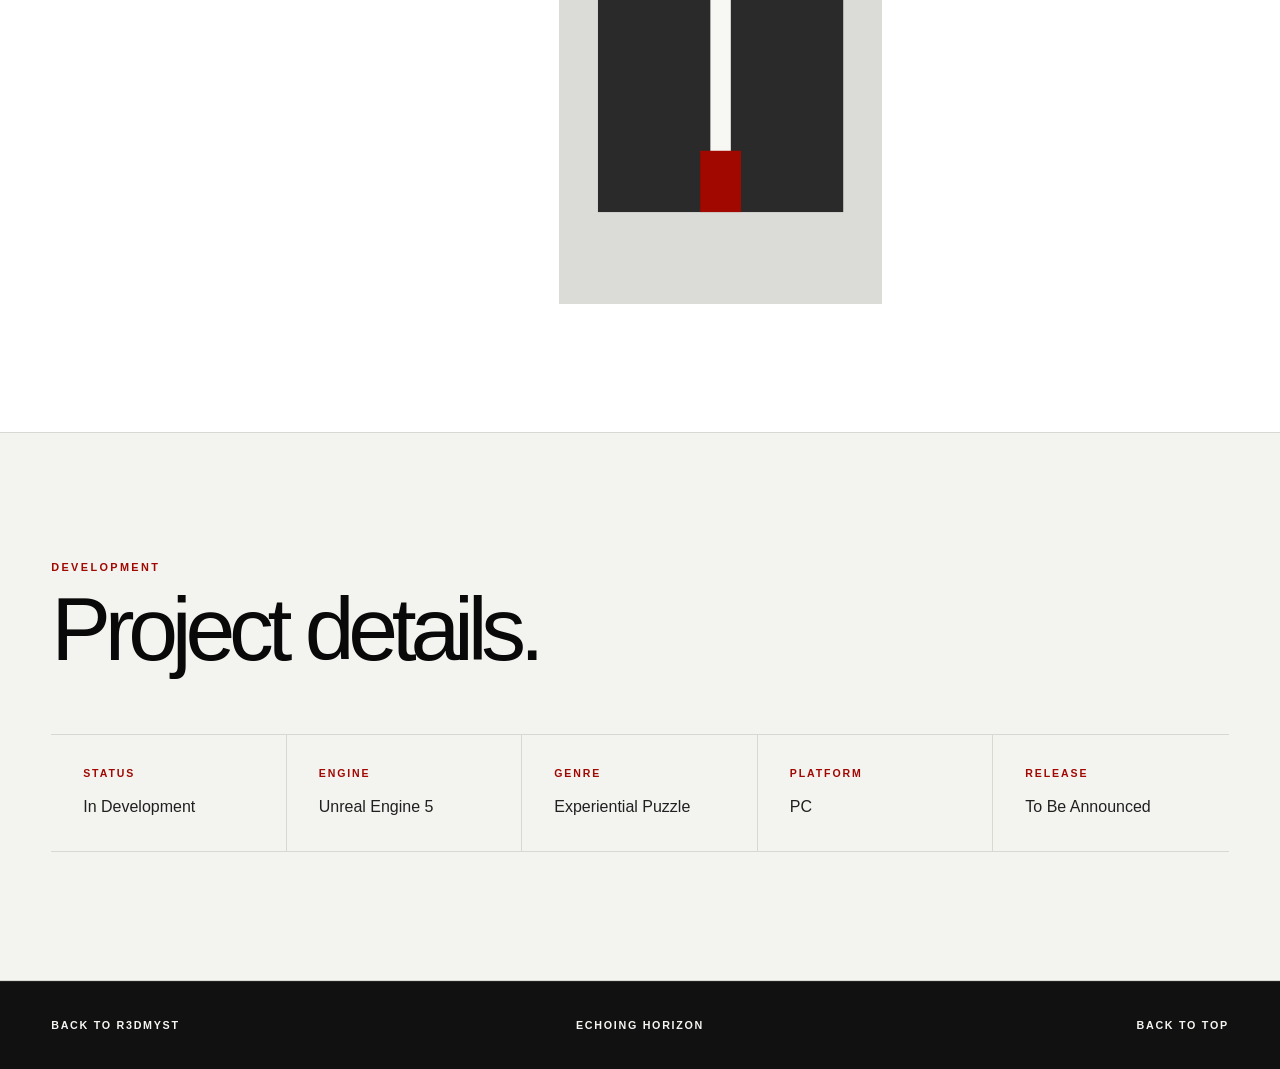
==== commit 238608a9: "ju" ====
--- a/EchoingHorizon/index.html
+++ b/EchoingHorizon/index.html
@@ -16,8 +16,8 @@
    <a class="shell-back-link" href="../">
     Back to R3DMYST
    </a>
-   <a class="shell-project-title" href="#top">
-    Echoing Horizon
+   <a aria-label="Echoing Horizon — back to top" class="shell-project-title" href="#top">
+    <img alt="Echoing Horizon" class="shell-project-logo shell-project-logo--eh" src="assets/EHLogo.svg"/>
    </a>
    <nav aria-label="Echoing Horizon navigation" class="shell-nav">
     <a href="#about">
--- a/assets/css/site-shell.css
+++ b/assets/css/site-shell.css
@@ -83,12 +83,21 @@
   white-space: nowrap;
 }
 
-.shell-project-title img {
+.shell-project-logo {
   display: block;
   width: auto;
-  max-width: 150px;
-  max-height: 44px;
+  height: auto;
+  max-height: 38px;
   object-fit: contain;
+  object-position: center;
+}
+
+.shell-project-logo--mrtn {
+  max-width: 112px;
+}
+
+.shell-project-logo--eh {
+  max-width: 190px;
 }
 
 .shell-back-link {
@@ -312,9 +321,16 @@
     letter-spacing: 0.12em;
   }
 
-  .shell-project-title img {
-    max-width: 110px;
-    max-height: 36px;
+  .shell-project-logo {
+    max-height: 32px;
+  }
+
+  .shell-project-logo--mrtn {
+    max-width: 92px;
+  }
+
+  .shell-project-logo--eh {
+    max-width: 150px;
   }
 
   .shell-back-link,
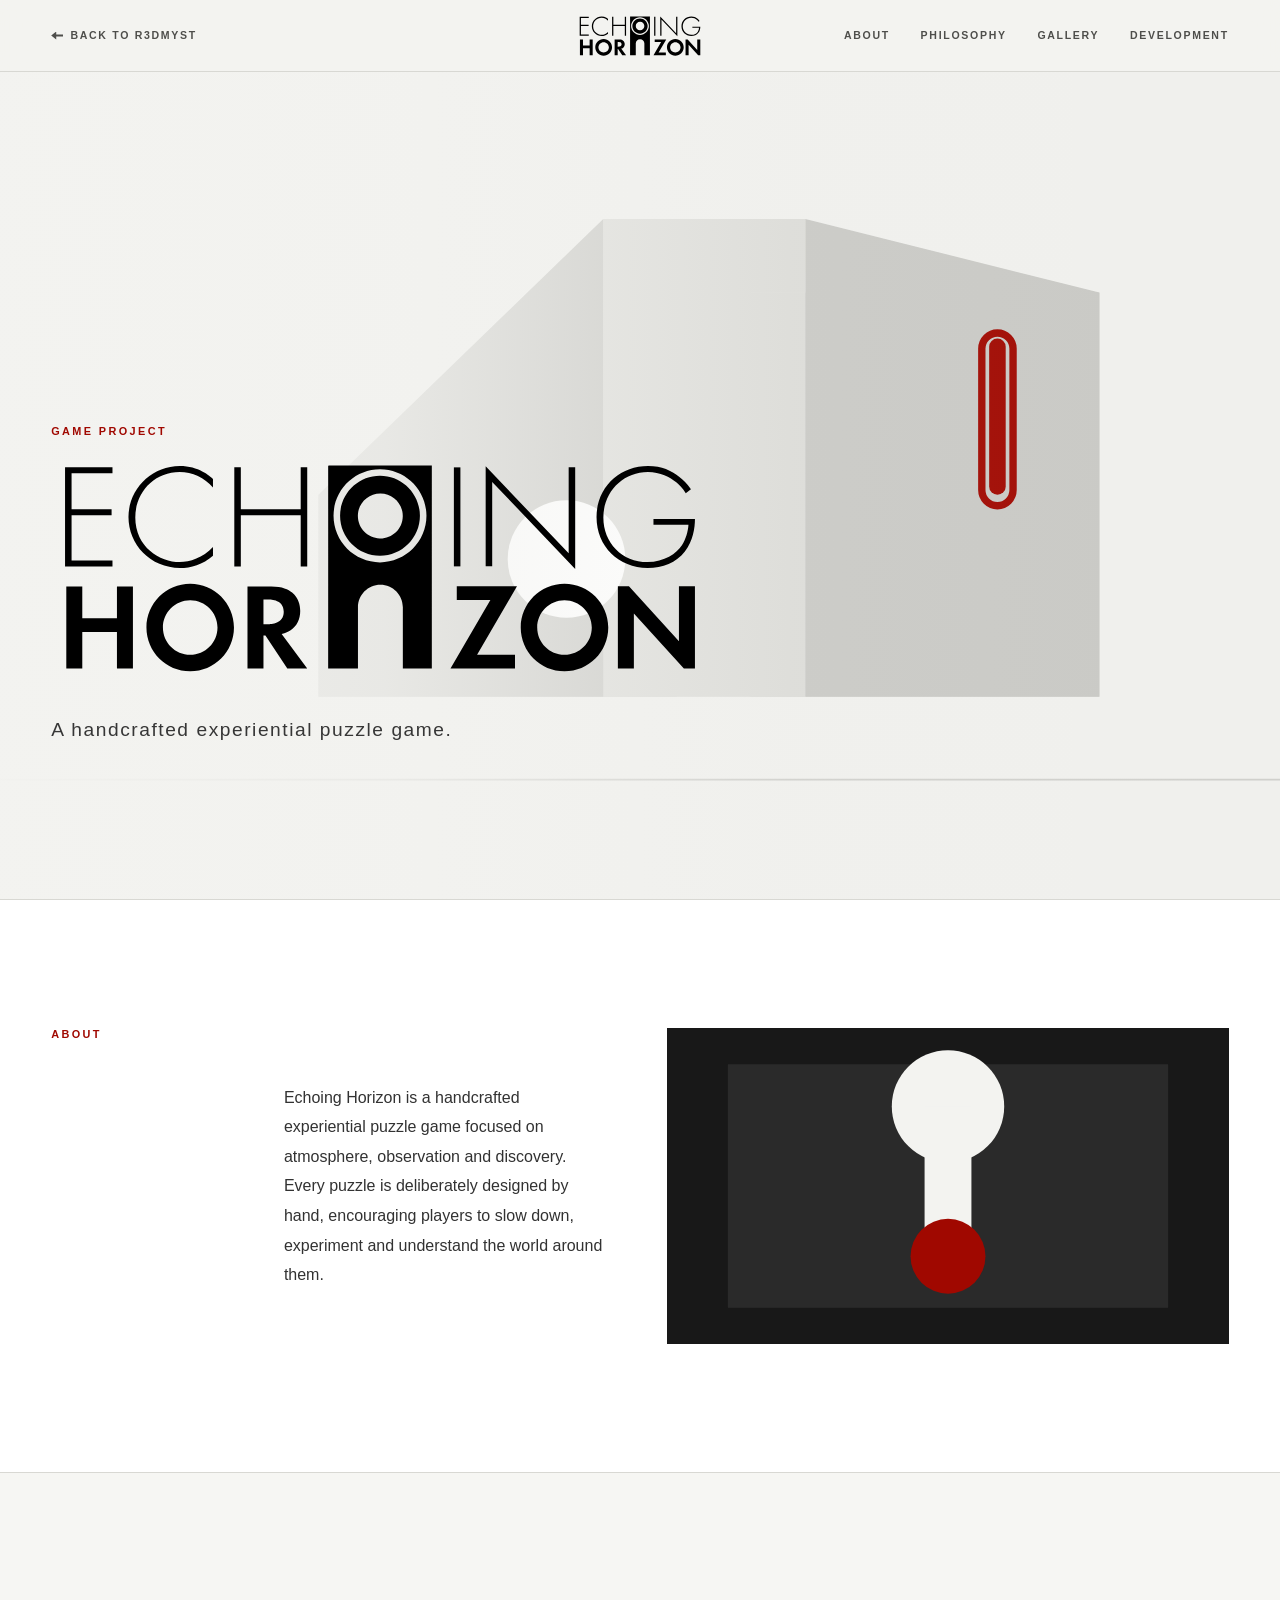
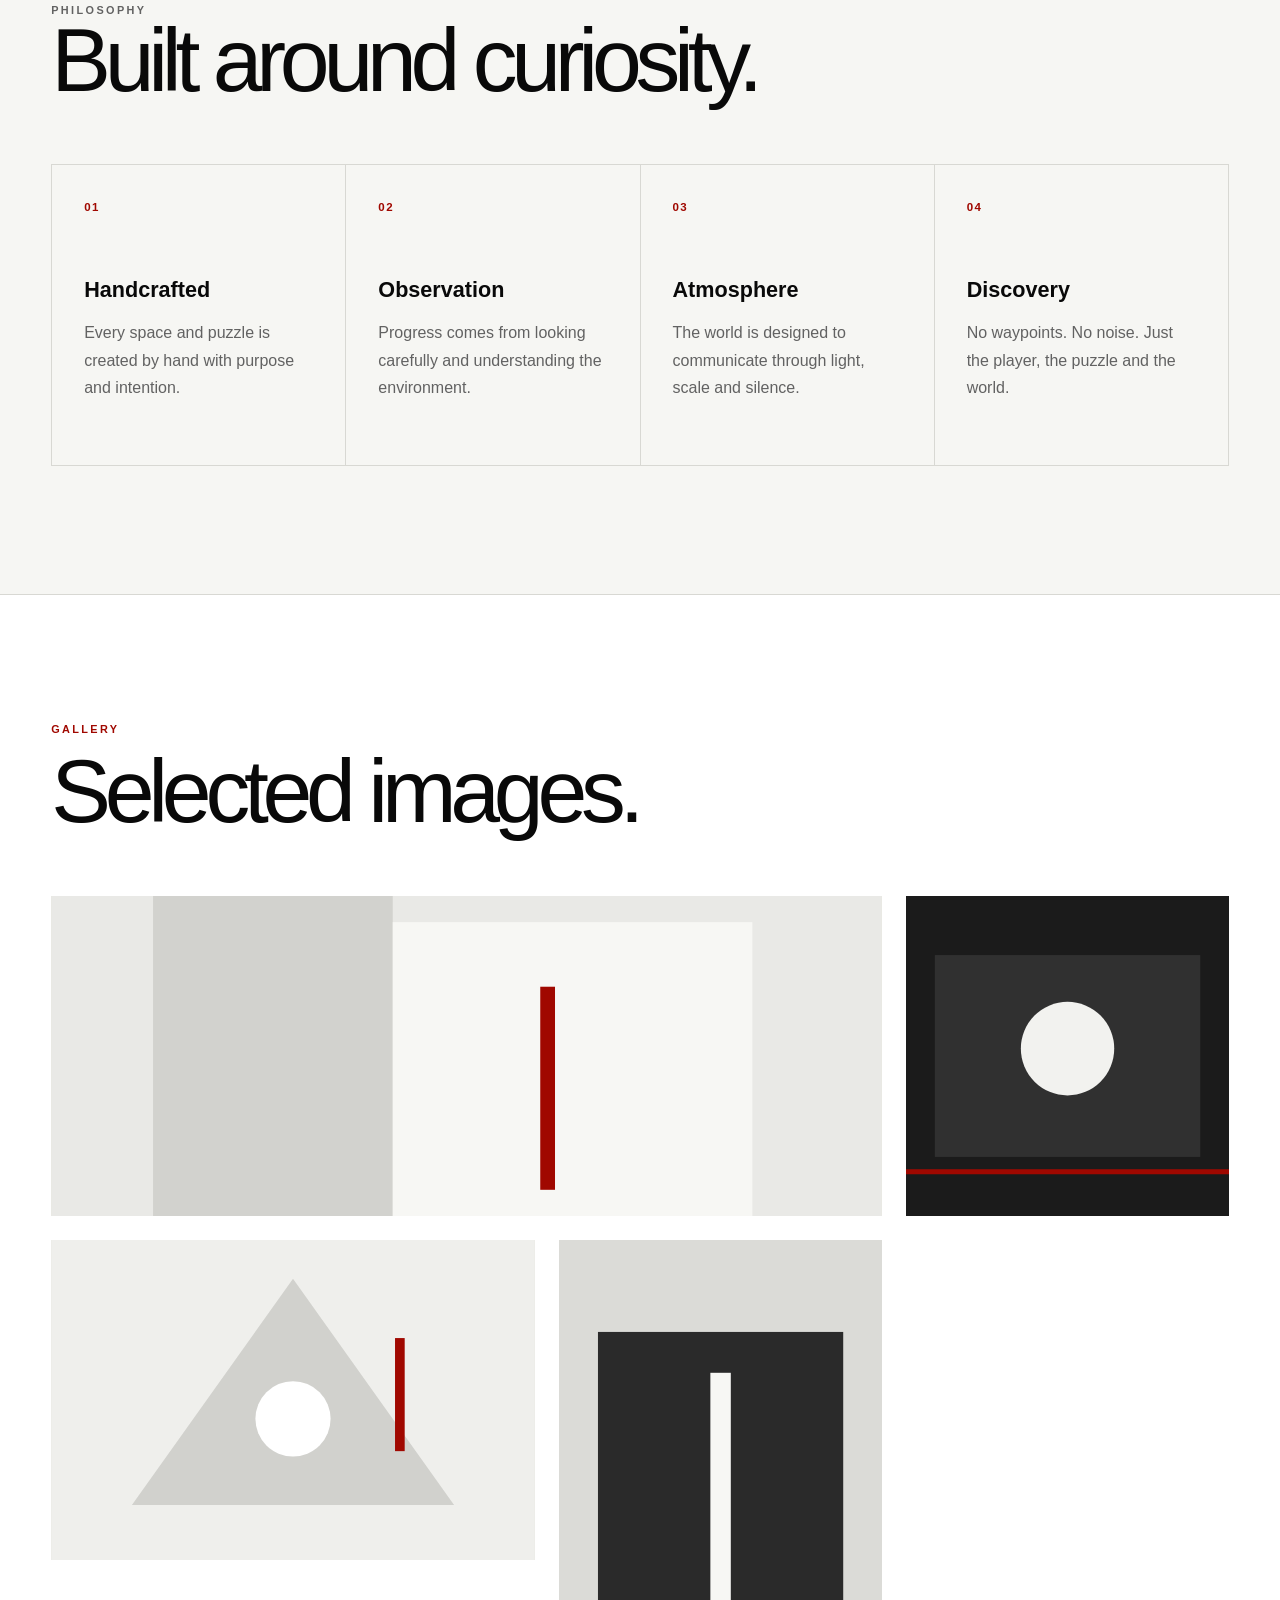
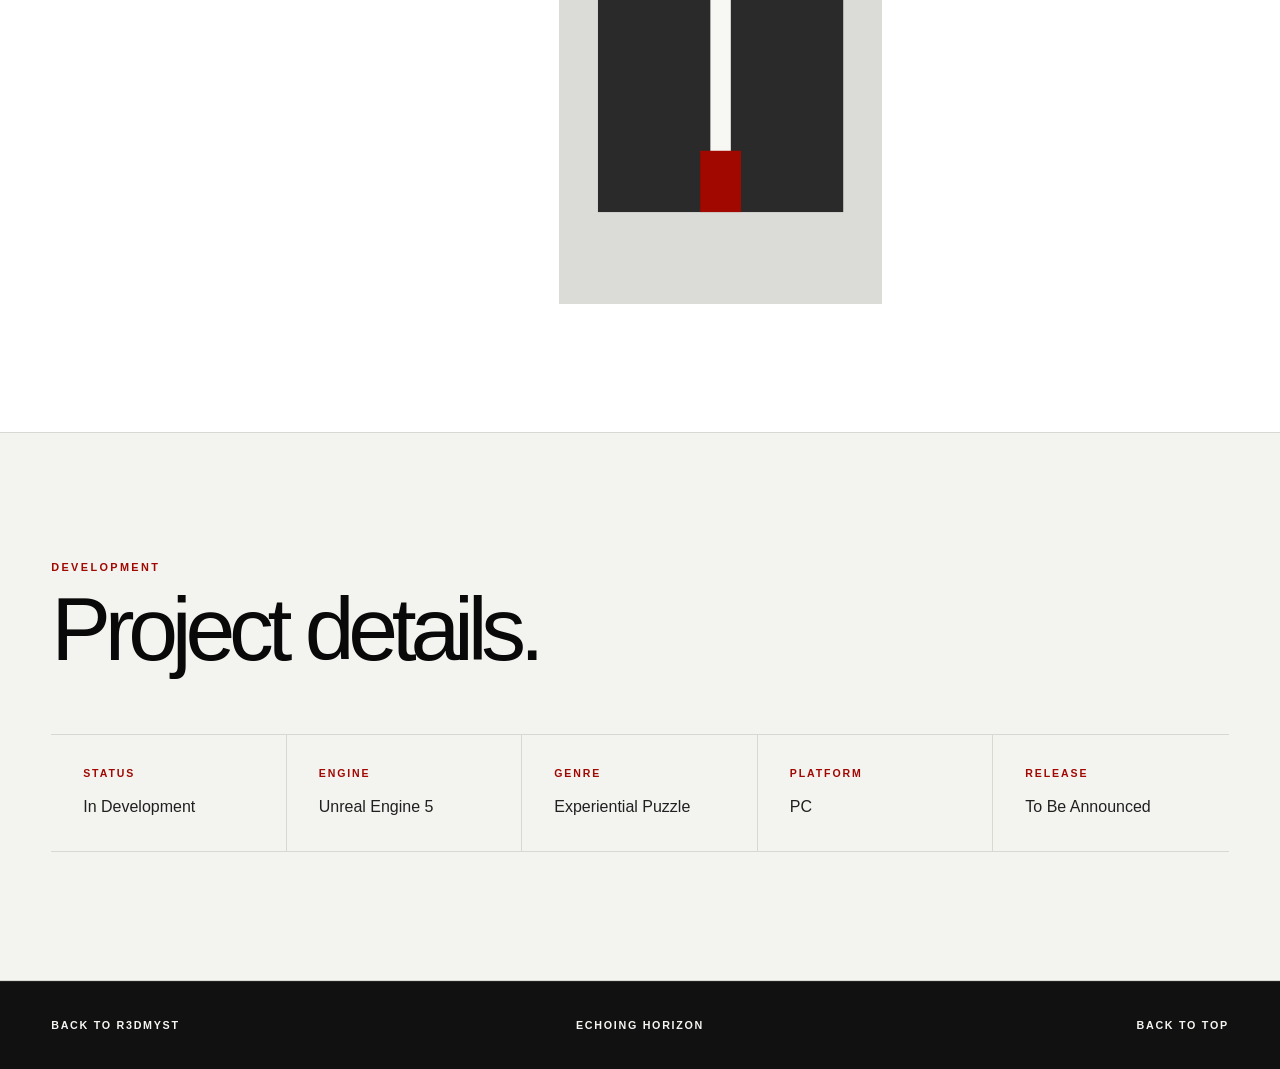
==== commit de71fd36: "2" ====
--- a/EchoingHorizon/index.html
+++ b/EchoingHorizon/index.html
@@ -16,8 +16,8 @@
    <a class="shell-back-link" href="../">
     Back to R3DMYST
    </a>
-   <a aria-label="Echoing Horizon — back to top" class="shell-project-title" href="#top">
-    <img alt="Echoing Horizon" class="shell-project-logo shell-project-logo--eh" src="assets/EHLogo.svg"/>
+   <a aria-label="Echoing Horizon — back to top" class="shell-project-title--eh shell-project-title" href="#top">
+    <img alt="Echoing Horizon" class="shell-project-logo" src="assets/EHLogo.svg"/>
    </a>
    <nav aria-label="Echoing Horizon navigation" class="shell-nav">
     <a href="#about">
--- a/assets/css/site-shell.css
+++ b/assets/css/site-shell.css
@@ -360,3 +360,48 @@
     gap: 1.25rem;
   }
 }
+
+
+/* Explicit project-logo sizing
+   Prevents SVG logos from collapsing to an invisible auto-sized box. */
+.shell-project-title {
+  min-width: 0;
+  height: 44px;
+  overflow: visible;
+  opacity: 1;
+  visibility: visible;
+}
+
+.shell-project-title--mrtn {
+  width: 112px;
+}
+
+.shell-project-title--eh {
+  width: 190px;
+}
+
+.shell-project-logo {
+  display: block !important;
+  width: 100% !important;
+  height: 100% !important;
+  max-width: none !important;
+  max-height: none !important;
+  object-fit: contain;
+  object-position: center;
+  opacity: 1 !important;
+  visibility: visible !important;
+}
+
+@media (max-width: 680px) {
+  .shell-project-title {
+    height: 36px;
+  }
+
+  .shell-project-title--mrtn {
+    width: 92px;
+  }
+
+  .shell-project-title--eh {
+    width: 150px;
+  }
+}
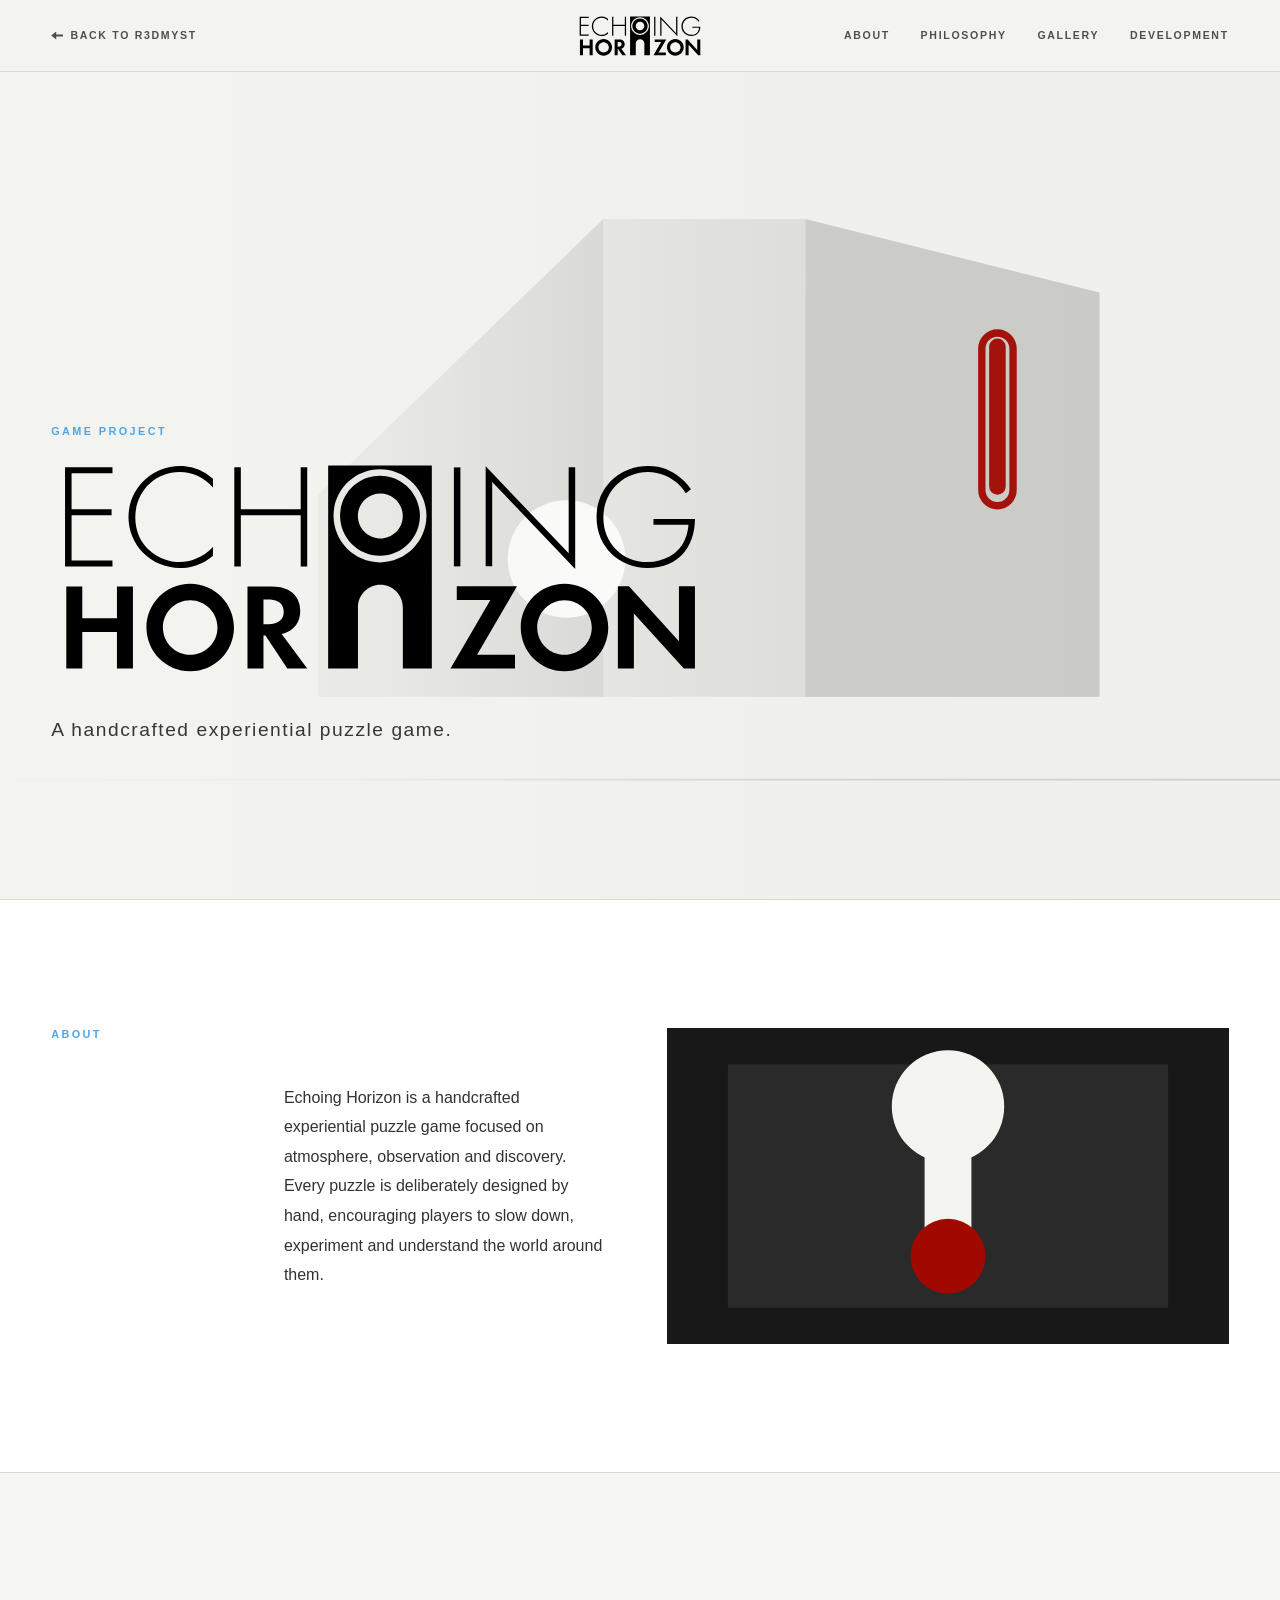
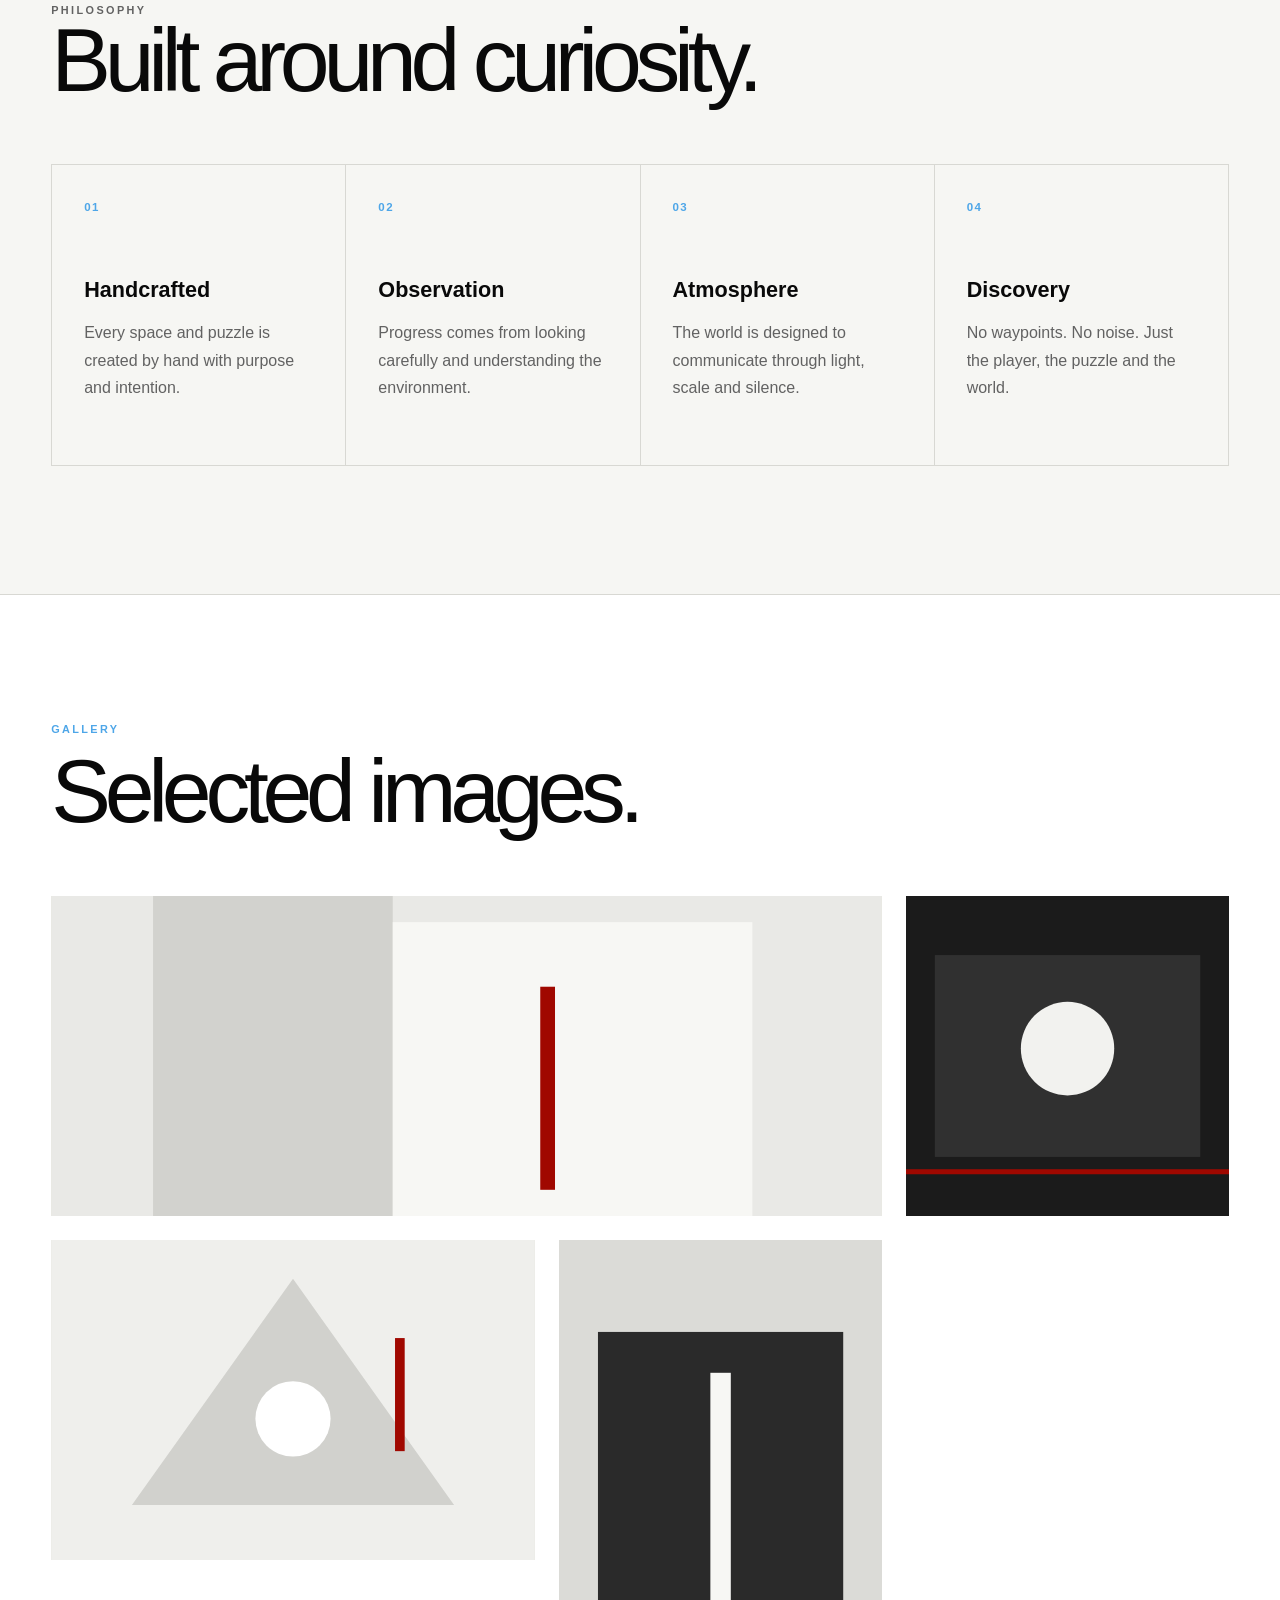
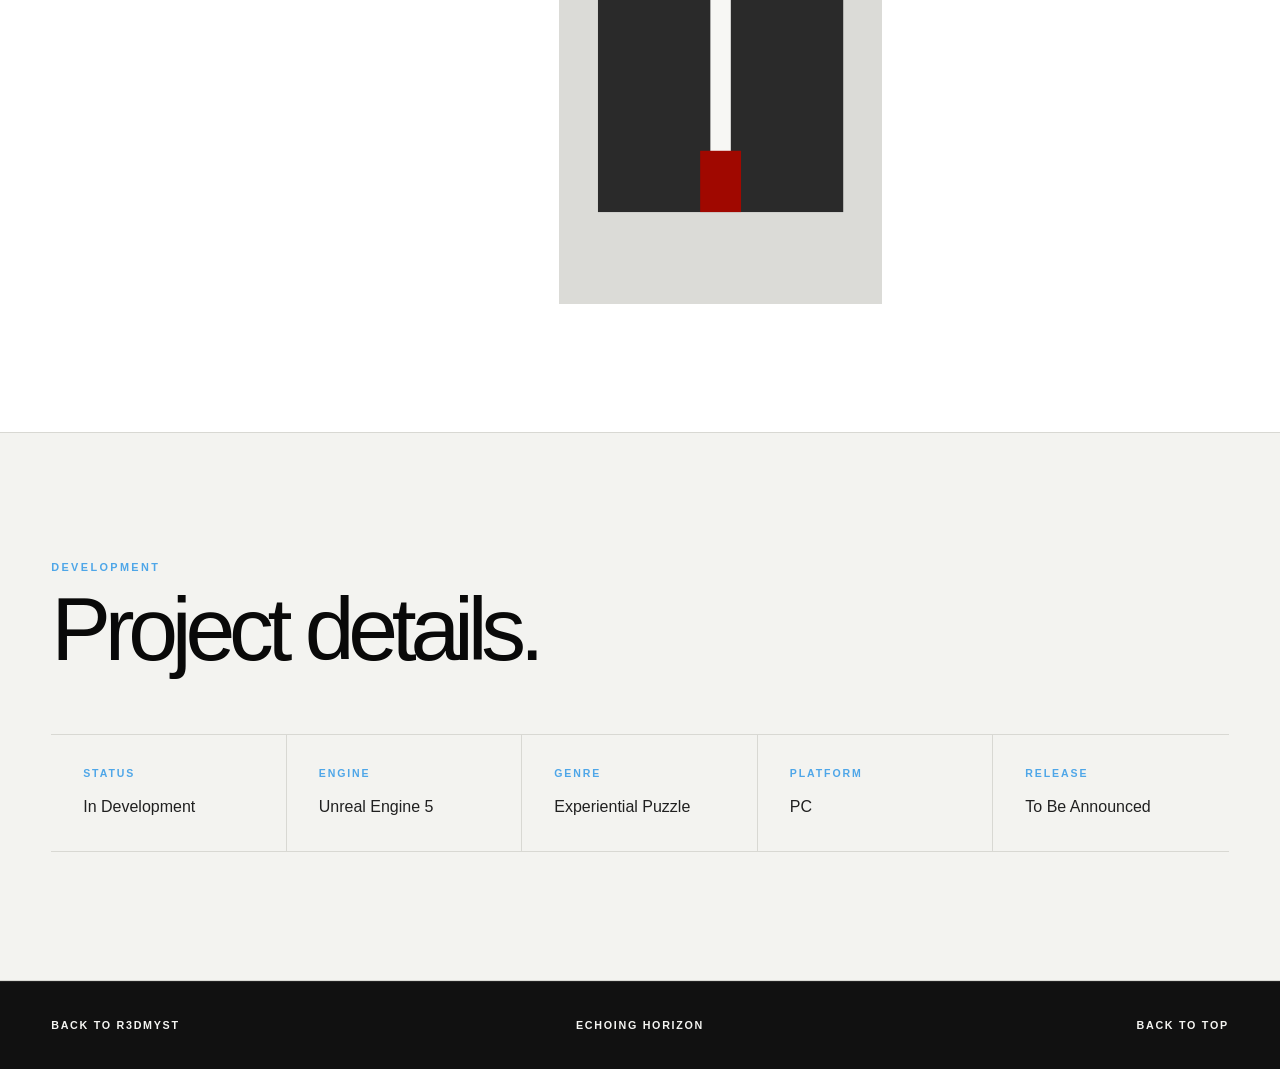
==== commit 8b08ccf4: "added favicons and changed titles" ====
--- a/EchoingHorizon/index.html
+++ b/EchoingHorizon/index.html
@@ -5,9 +5,8 @@
   <meta content="width=device-width, initial-scale=1.0" name="viewport"/>
   <meta content="#f3f3f0" name="theme-color"/>
   <meta content="Echoing Horizon — a handcrafted experiential puzzle game." name="description"/>
-  <title>
-   Echoing Horizon — R3DMYST
-  </title>
+  <title>Echoing Horizon — R3DMYST</title>
+  <link rel="icon" type="image/svg+xml" href="../assets/favicons/Echo.svg">
   <link href="../assets/css/site-shell.css" rel="stylesheet"/>
   <link href="style.css" rel="stylesheet"/>
  </head>
--- a/EchoingHorizon/style.css
+++ b/EchoingHorizon/style.css
@@ -5,7 +5,9 @@
 }
 
 :root {
-  --red: #a00800;
+  --accent: #4EA6E8;	
+  --red: var(--accent);
+  
   --back-link-color: #4e4e4b;
   --paper: #f3f3f0;
   --surface: #fafaf8;
@@ -626,7 +628,7 @@
 /* Universal shell theme: Echoing Horizon */
 :root {
   --shell-page-pad: var(--page-pad);
-  --shell-accent: var(--red);
+  --shell-accent: var(--accent);
   --shell-header-bg: rgba(243, 243, 240, 0.94);
   --shell-header-text: var(--ink);
   --shell-header-muted: #4e4e4b;
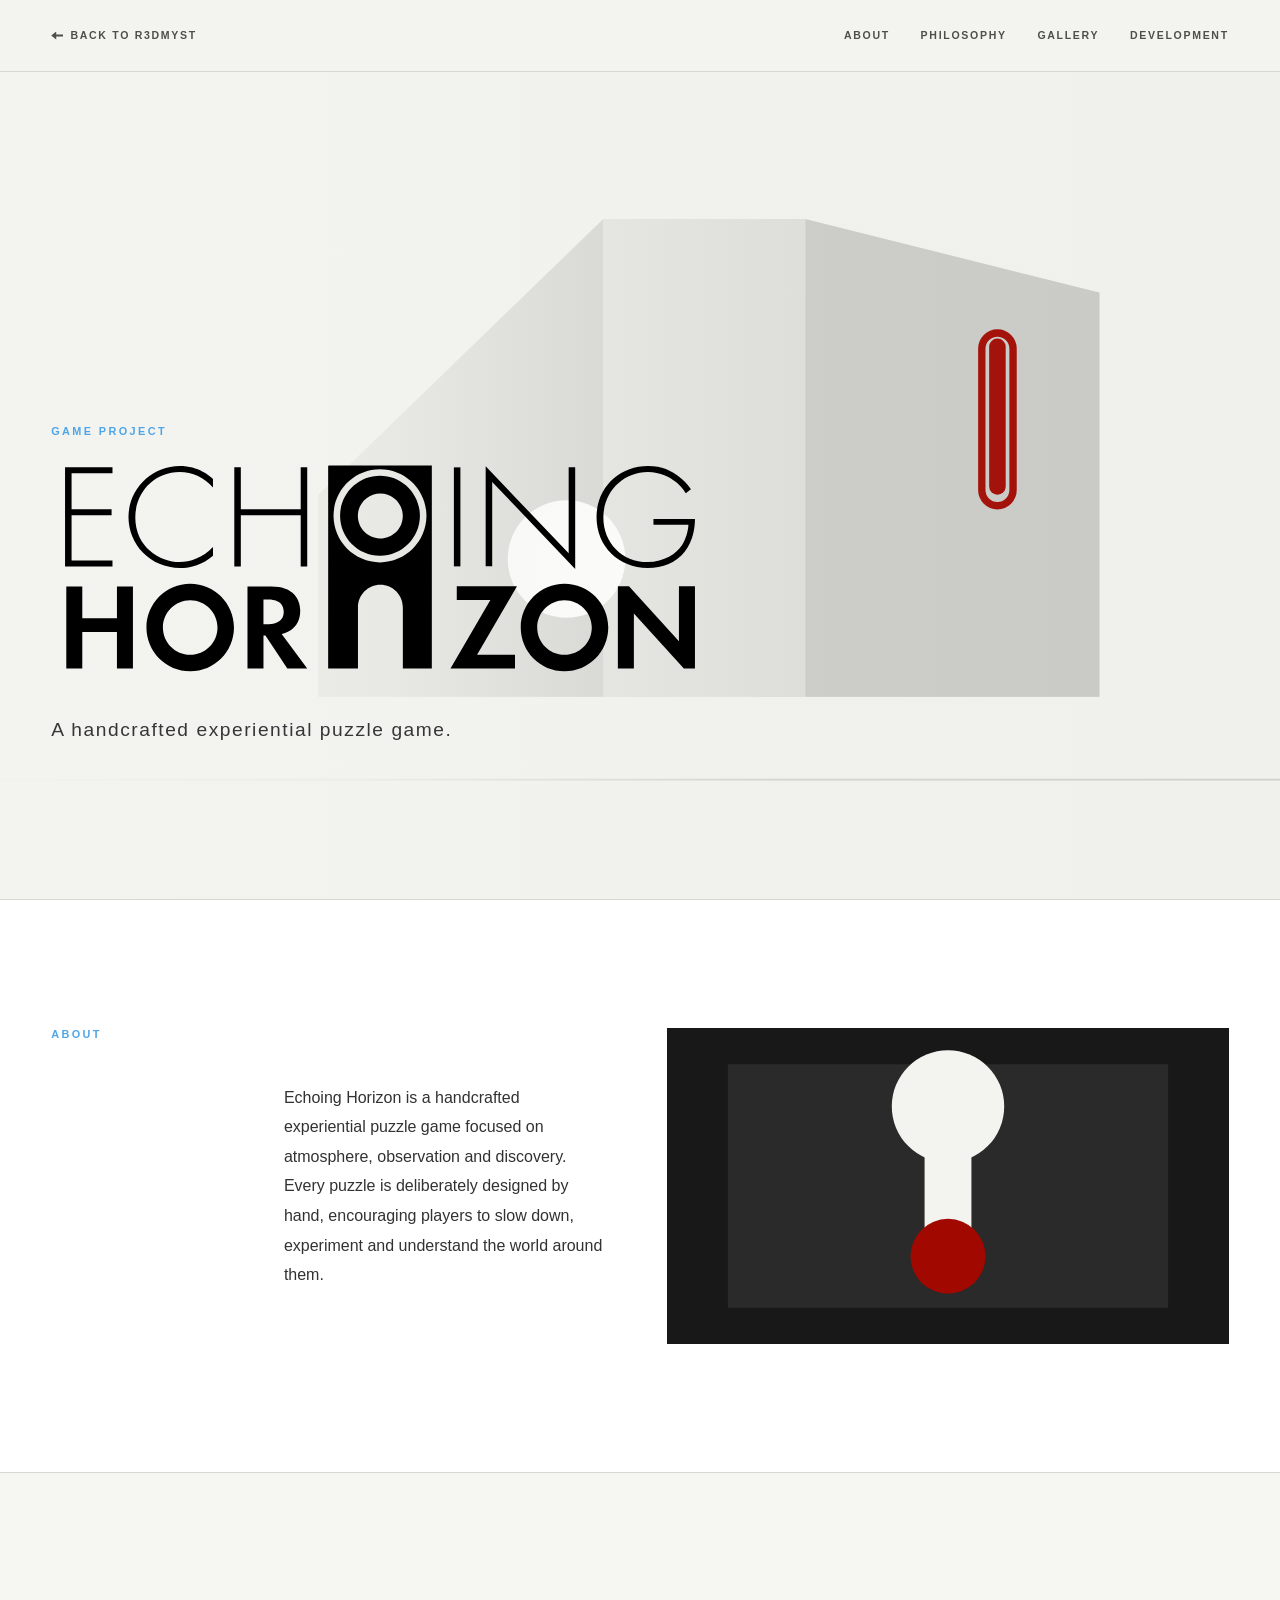
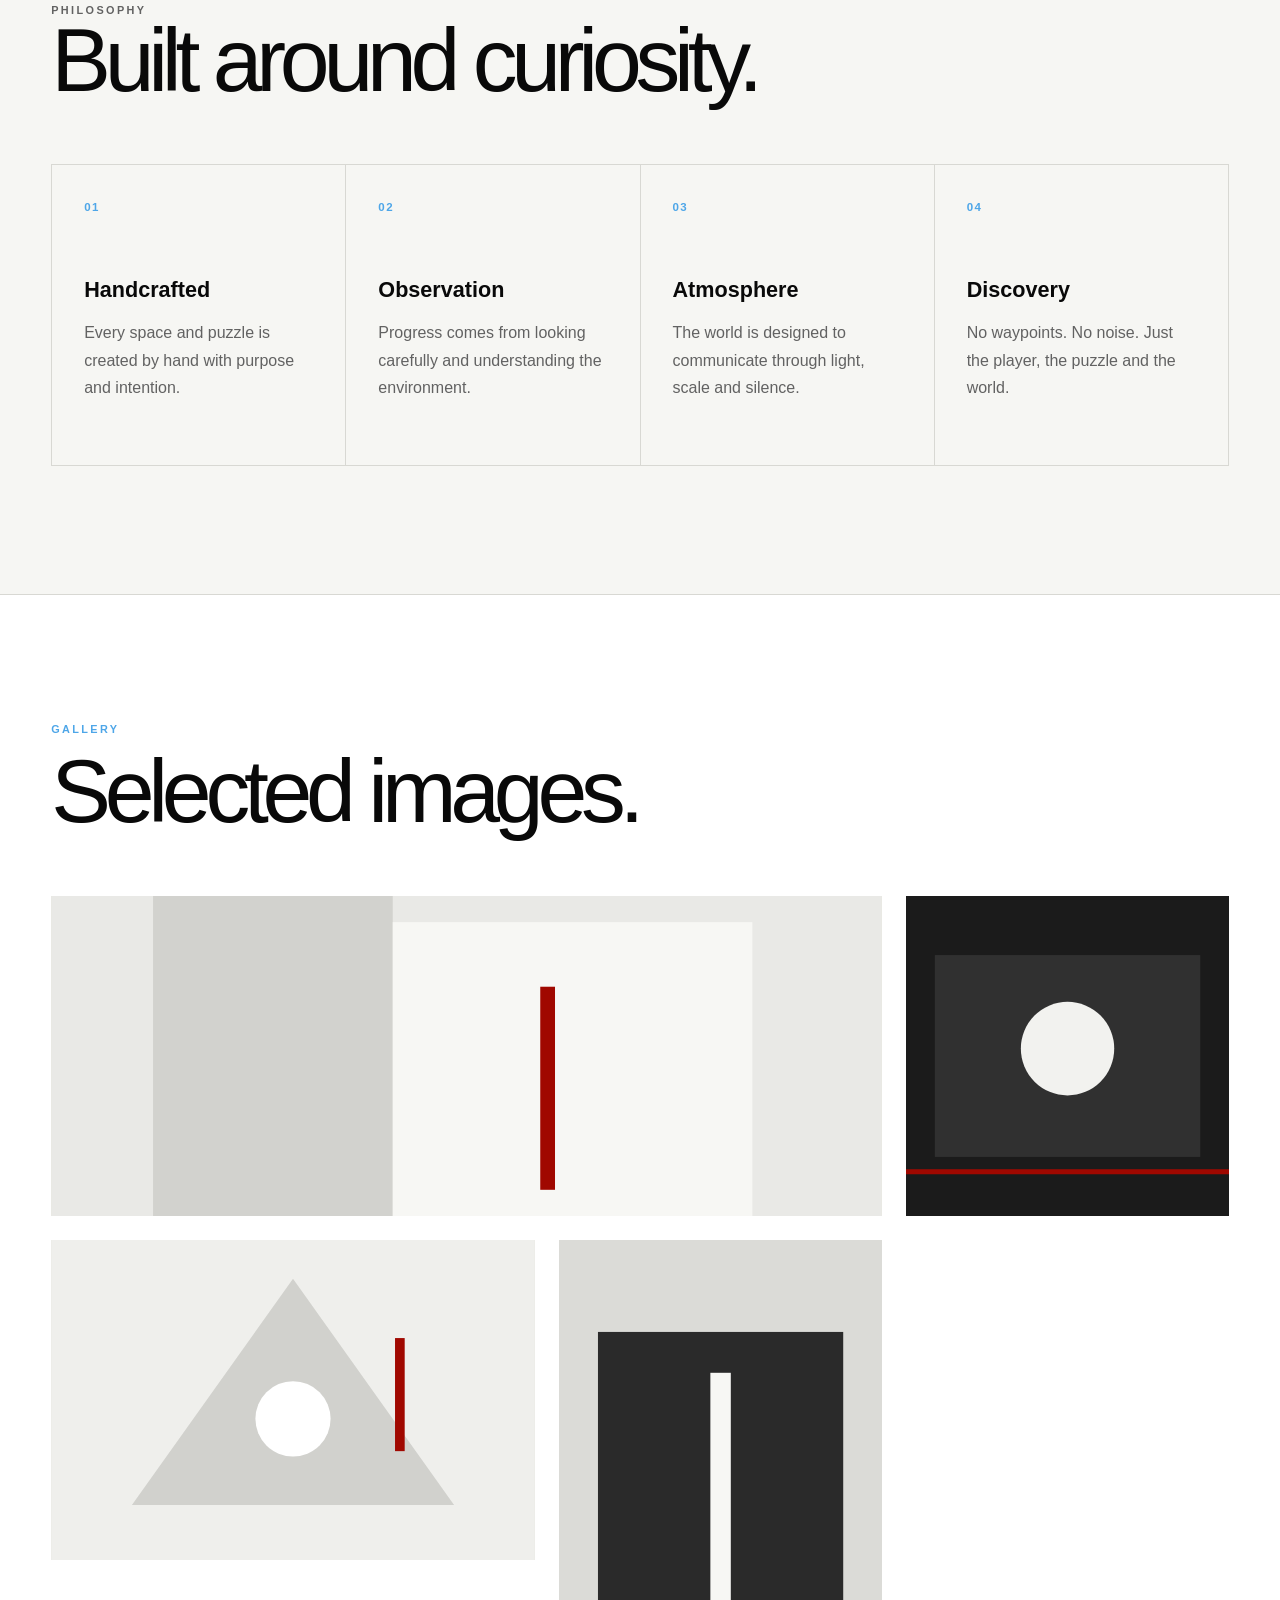
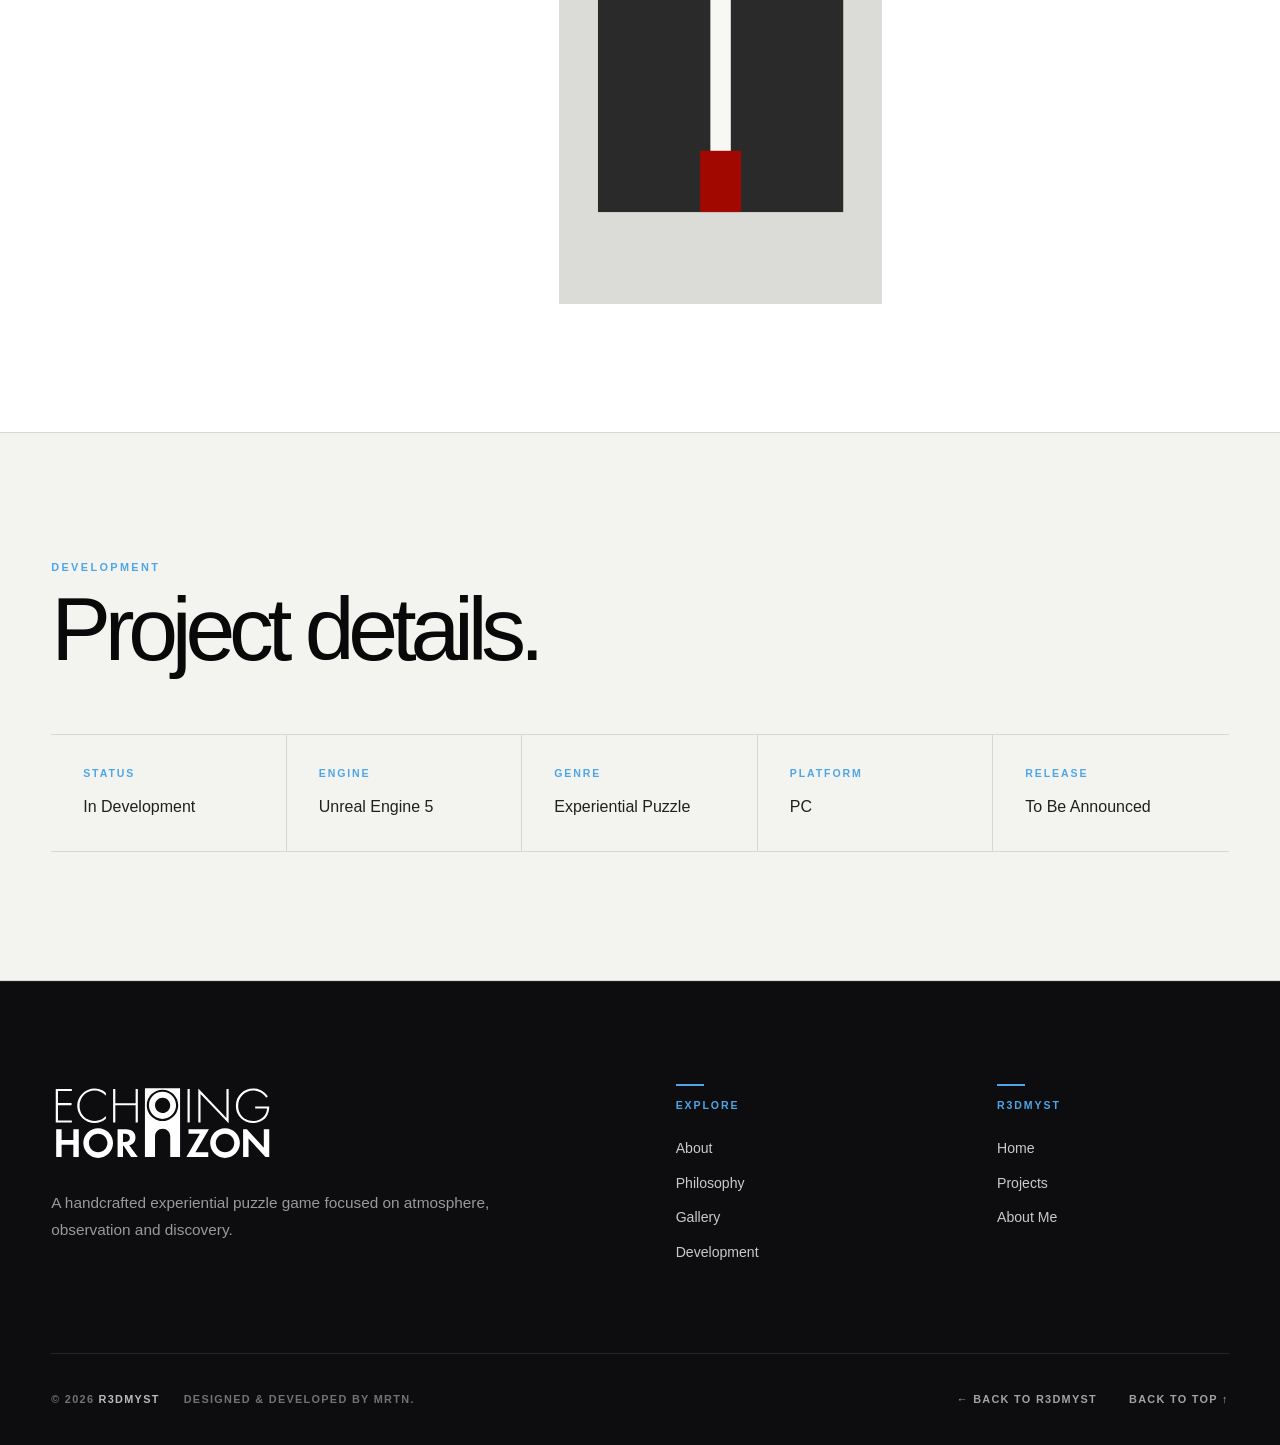
==== commit 06da12a6: "lots of changes" ====
--- a/EchoingHorizon/index.html
+++ b/EchoingHorizon/index.html
@@ -199,15 +199,39 @@
    </section>
   </main>
   <footer class="shell-footer shell-footer--project">
-   <a href="../">
-    Back to R3DMYST
-   </a>
-   <span>
-    Echoing Horizon
-   </span>
-   <a href="#top">
-    Back to top
-   </a>
+   <div class="shell-footer-inner">
+    <div class="shell-footer-main">
+     <div class="shell-footer-brand">
+      <img class="shell-footer-logo" src="assets/EHLogo.svg" alt="Echoing Horizon"/>
+      <p class="shell-footer-description">
+       A handcrafted experiential puzzle game focused on atmosphere, observation and discovery.
+      </p>
+     </div>
+     <nav class="shell-footer-column" aria-label="Echoing Horizon footer navigation">
+      <p class="shell-footer-heading">Explore</p>
+      <a href="#about">About</a>
+      <a href="#philosophy">Philosophy</a>
+      <a href="#gallery">Gallery</a>
+      <a href="#development">Development</a>
+     </nav>
+     <nav class="shell-footer-column" aria-label="R3DMYST links">
+      <p class="shell-footer-heading">R3DMYST</p>
+      <a href="../">Home</a>
+      <a href="../#projects">Projects</a>
+      <a href="../about.html">About Me</a>
+     </nav>
+    </div>
+    <div class="shell-footer-bottom">
+     <div class="shell-footer-credit">
+      <span>© 2026 <strong>R3DMYST</strong></span>
+      <span>Designed &amp; developed by Mrtn.</span>
+     </div>
+     <div class="shell-footer-utility">
+      <a href="../">← Back to R3DMYST</a>
+      <a href="#top">Back to top ↑</a>
+     </div>
+    </div>
+   </div>
   </footer>
   <script src="../script.js">
   </script>
--- a/assets/css/site-shell.css
+++ b/assets/css/site-shell.css
@@ -192,216 +192,196 @@
   right: 0;
 }
 
+
+/* =========================================================
+   Universal large footer
+   ========================================================= */
+
 .shell-footer {
-  min-height: 88px;
-  padding: 1.5rem var(--shell-page-pad);
+  width: 100%;
+  padding: clamp(4.5rem, 8vw, 7rem) var(--shell-page-pad) 1.5rem;
+  color: #f4f1ed;
+  background: #0d0d0f;
+  border-top: 1px solid rgba(255, 255, 255, 0.08);
+  font-family: Arial, Helvetica, sans-serif;
+  text-transform: none;
+  letter-spacing: normal;
+}
+
+.shell-footer-inner {
+  width: min(100%, 1480px);
+  margin: 0 auto;
+}
+
+.shell-footer-main {
   display: grid;
-  grid-template-columns: 1fr auto 1fr;
-  align-items: center;
-  gap: 2rem;
-  color: var(--shell-footer-text);
-  background: var(--shell-footer-bg);
-  border-top: 1px solid var(--shell-footer-line);
-  font-size: 0.67rem;
-  font-weight: 800;
-  line-height: 1.4;
-  letter-spacing: 0.16em;
-  text-transform: uppercase;
-}
-
-.shell-footer > :first-child {
-  justify-self: start;
-}
-
-.shell-footer > :nth-child(2) {
-  justify-self: center;
-}
-
-.shell-footer > :last-child {
-  justify-self: end;
+  grid-template-columns: minmax(260px, 1.5fr) repeat(2, minmax(150px, .65fr));
+  gap: clamp(3rem, 7vw, 8rem);
+  align-items: start;
+  padding-bottom: clamp(4rem, 7vw, 6rem);
+}
+
+.shell-footer-brand {
+  max-width: 520px;
+}
+
+.shell-footer-logo {
+  display: block;
+  width: auto;
+  max-width: min(320px, 72vw);
+  max-height: 78px;
+  margin-bottom: 1.75rem;
+  object-fit: contain;
+  object-position: left center;
+  filter: brightness(0) invert(1);
+}
+
+.shell-footer-logo--mark {
+  width: 76px;
+  height: 76px;
+}
+
+.shell-footer-description {
+  max-width: 460px;
+  margin: 0;
+  color: rgba(255, 255, 255, 0.58);
+  font-size: clamp(.92rem, 1.2vw, 1.04rem);
+  line-height: 1.75;
+}
+
+.shell-footer-column {
+  display: flex;
+  flex-direction: column;
+  align-items: flex-start;
+  gap: .85rem;
+}
+
+.shell-footer-heading {
+  position: relative;
+  margin: 0 0 .85rem;
+  padding-top: 1rem;
+  color: var(--shell-accent);
+  font-size: .66rem;
+  font-weight: 900;
+  line-height: 1;
+  letter-spacing: .18em;
+  text-transform: uppercase;
+}
+
+.shell-footer-heading::before {
+  content: "";
+  position: absolute;
+  top: 0;
+  left: 0;
+  width: 28px;
+  height: 2px;
+  background: currentColor;
 }
 
 .shell-footer a,
 .shell-footer button {
-  position: relative;
-  color: inherit;
+  padding: 0;
+  color: rgba(255, 255, 255, 0.78);
   background: transparent;
   border: 0;
-  padding: 0.5rem 0;
   font: inherit;
-  text-transform: inherit;
-  letter-spacing: inherit;
+  font-size: .88rem;
+  line-height: 1.5;
+  text-align: left;
   text-decoration: none;
   cursor: pointer;
-}
-
-.shell-footer a::after,
-.shell-footer button::after {
-  content: "";
-  position: absolute;
-  left: 0;
-  right: 100%;
-  bottom: 0;
-  height: 2px;
-  background: var(--shell-accent);
-  transition: right 180ms ease;
-}
-
-.shell-footer a:hover::after,
-.shell-footer a:focus-visible::after,
-.shell-footer button:hover::after,
-.shell-footer button:focus-visible::after {
-  right: 0;
-}
-
-.shell-footer-links {
+  transition: color 180ms ease, transform 180ms ease;
+}
+
+.shell-footer a:hover,
+.shell-footer a:focus-visible,
+.shell-footer button:hover,
+.shell-footer button:focus-visible {
+  color: var(--shell-accent);
+  transform: translateX(3px);
+}
+
+.shell-footer-bottom {
+  min-height: 68px;
+  padding-top: 1.5rem;
+  display: grid;
+  grid-template-columns: 1fr auto;
+  gap: 2rem;
+  align-items: center;
+  border-top: 1px solid rgba(255, 255, 255, 0.1);
+}
+
+.shell-footer-credit {
   display: flex;
-  align-items: center;
+  flex-wrap: wrap;
+  gap: .65rem 1.5rem;
+  color: rgba(255, 255, 255, 0.42);
+  font-size: .68rem;
+  font-weight: 800;
+  line-height: 1.5;
+  letter-spacing: .12em;
+  text-transform: uppercase;
+}
+
+.shell-footer-credit strong {
+  color: rgba(255, 255, 255, 0.72);
+}
+
+.shell-footer-utility {
+  display: flex;
+  flex-wrap: wrap;
   justify-content: flex-end;
-  gap: 2rem;
+  gap: 1rem 2rem;
+}
+
+.shell-footer-utility a,
+.shell-footer-utility button {
+  color: rgba(255, 255, 255, 0.62);
+  font-size: .68rem;
+  font-weight: 800;
+  letter-spacing: .12em;
+  text-transform: uppercase;
+}
+
+body.reading .shell-footer {
+  display: none;
 }
 
 @media (max-width: 900px) {
-  .shell-header--project {
-    height: auto;
-    min-height: 72px;
-    grid-template-columns: 1fr auto;
-    grid-template-areas:
-      "back title"
-      "nav nav";
-    gap: 0.75rem 1.5rem;
-    padding-top: 0.85rem;
-    padding-bottom: 0.7rem;
-  }
-
-  .shell-header--project .shell-back-link {
-    grid-area: back;
-  }
-
-  .shell-header--project .shell-project-title {
-    grid-area: title;
-    justify-self: end;
-  }
-
-  .shell-header--project .shell-nav {
-    grid-area: nav;
-    width: 100%;
-    justify-self: stretch;
+  .shell-footer-main {
+    grid-template-columns: 1fr 1fr;
+  }
+
+  .shell-footer-brand {
+    grid-column: 1 / -1;
+  }
+}
+
+@media (max-width: 680px) {
+  .shell-footer {
+    padding-top: 4rem;
+  }
+
+  .shell-footer-main {
+    grid-template-columns: 1fr;
+    gap: 2.75rem;
+    padding-bottom: 3.5rem;
+  }
+
+  .shell-footer-brand {
+    grid-column: auto;
+  }
+
+  .shell-footer-logo {
+    max-width: min(250px, 70vw);
+    max-height: 64px;
+  }
+
+  .shell-footer-bottom {
+    grid-template-columns: 1fr;
+  }
+
+  .shell-footer-utility {
     justify-content: flex-start;
-    overflow-x: auto;
-    scrollbar-width: none;
-  }
-
-  .shell-header--project .shell-nav::-webkit-scrollbar {
-    display: none;
-  }
-}
-
-@media (max-width: 680px) {
-  .shell-header {
-    padding-left: 1rem;
-    padding-right: 1rem;
-  }
-
-  .shell-header--main {
-    gap: 1rem;
-  }
-
-  .shell-brand {
-    width: 36px;
-    height: 36px;
-  }
-
-  .shell-header--main .shell-nav {
-    gap: 1rem;
-  }
-
-  .shell-project-title {
-    font-size: 0.7rem;
-    letter-spacing: 0.12em;
-  }
-
-  .shell-project-logo {
-    max-height: 32px;
-  }
-
-  .shell-project-logo--mrtn {
-    max-width: 92px;
-  }
-
-  .shell-project-logo--eh {
-    max-width: 150px;
-  }
-
-  .shell-back-link,
-  .shell-nav a,
-  .shell-nav button {
-    font-size: 0.59rem;
-    letter-spacing: 0.12em;
-  }
-
-  .shell-footer {
-    min-height: auto;
-    grid-template-columns: 1fr;
-    gap: 0.75rem;
-    padding-top: 2rem;
-    padding-bottom: 2rem;
-  }
-
-  .shell-footer > :first-child,
-  .shell-footer > :nth-child(2),
-  .shell-footer > :last-child {
-    justify-self: start;
-  }
-
-  .shell-footer-links {
-    justify-content: flex-start;
-    flex-wrap: wrap;
-    gap: 1.25rem;
-  }
-}
-
-
-/* Explicit project-logo sizing
-   Prevents SVG logos from collapsing to an invisible auto-sized box. */
-.shell-project-title {
-  min-width: 0;
-  height: 44px;
-  overflow: visible;
-  opacity: 1;
-  visibility: visible;
-}
-
-.shell-project-title--mrtn {
-  width: 112px;
-}
-
-.shell-project-title--eh {
-  width: 190px;
-}
-
-.shell-project-logo {
-  display: block !important;
-  width: 100% !important;
-  height: 100% !important;
-  max-width: none !important;
-  max-height: none !important;
-  object-fit: contain;
-  object-position: center;
-  opacity: 1 !important;
-  visibility: visible !important;
-}
-
-@media (max-width: 680px) {
-  .shell-project-title {
-    height: 36px;
-  }
-
-  .shell-project-title--mrtn {
-    width: 92px;
-  }
-
-  .shell-project-title--eh {
-    width: 150px;
-  }
-}
+  }
+}
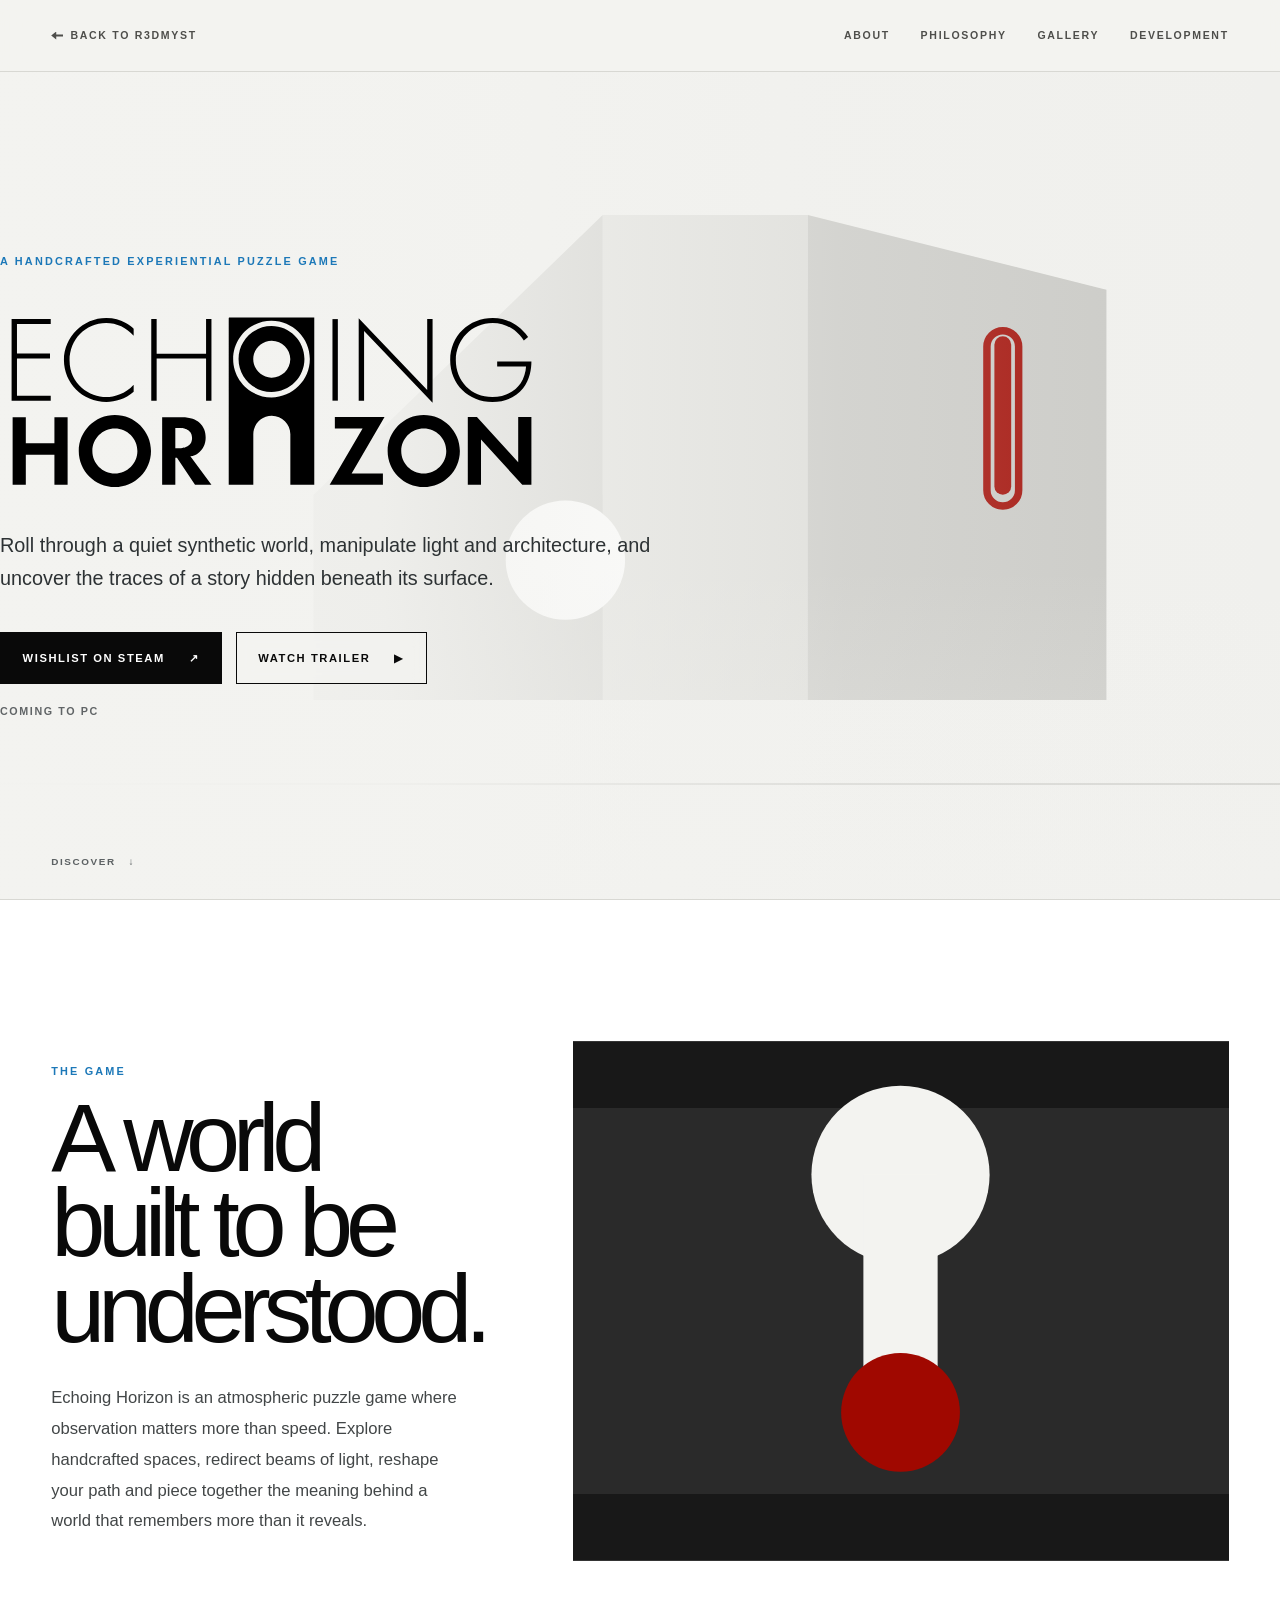
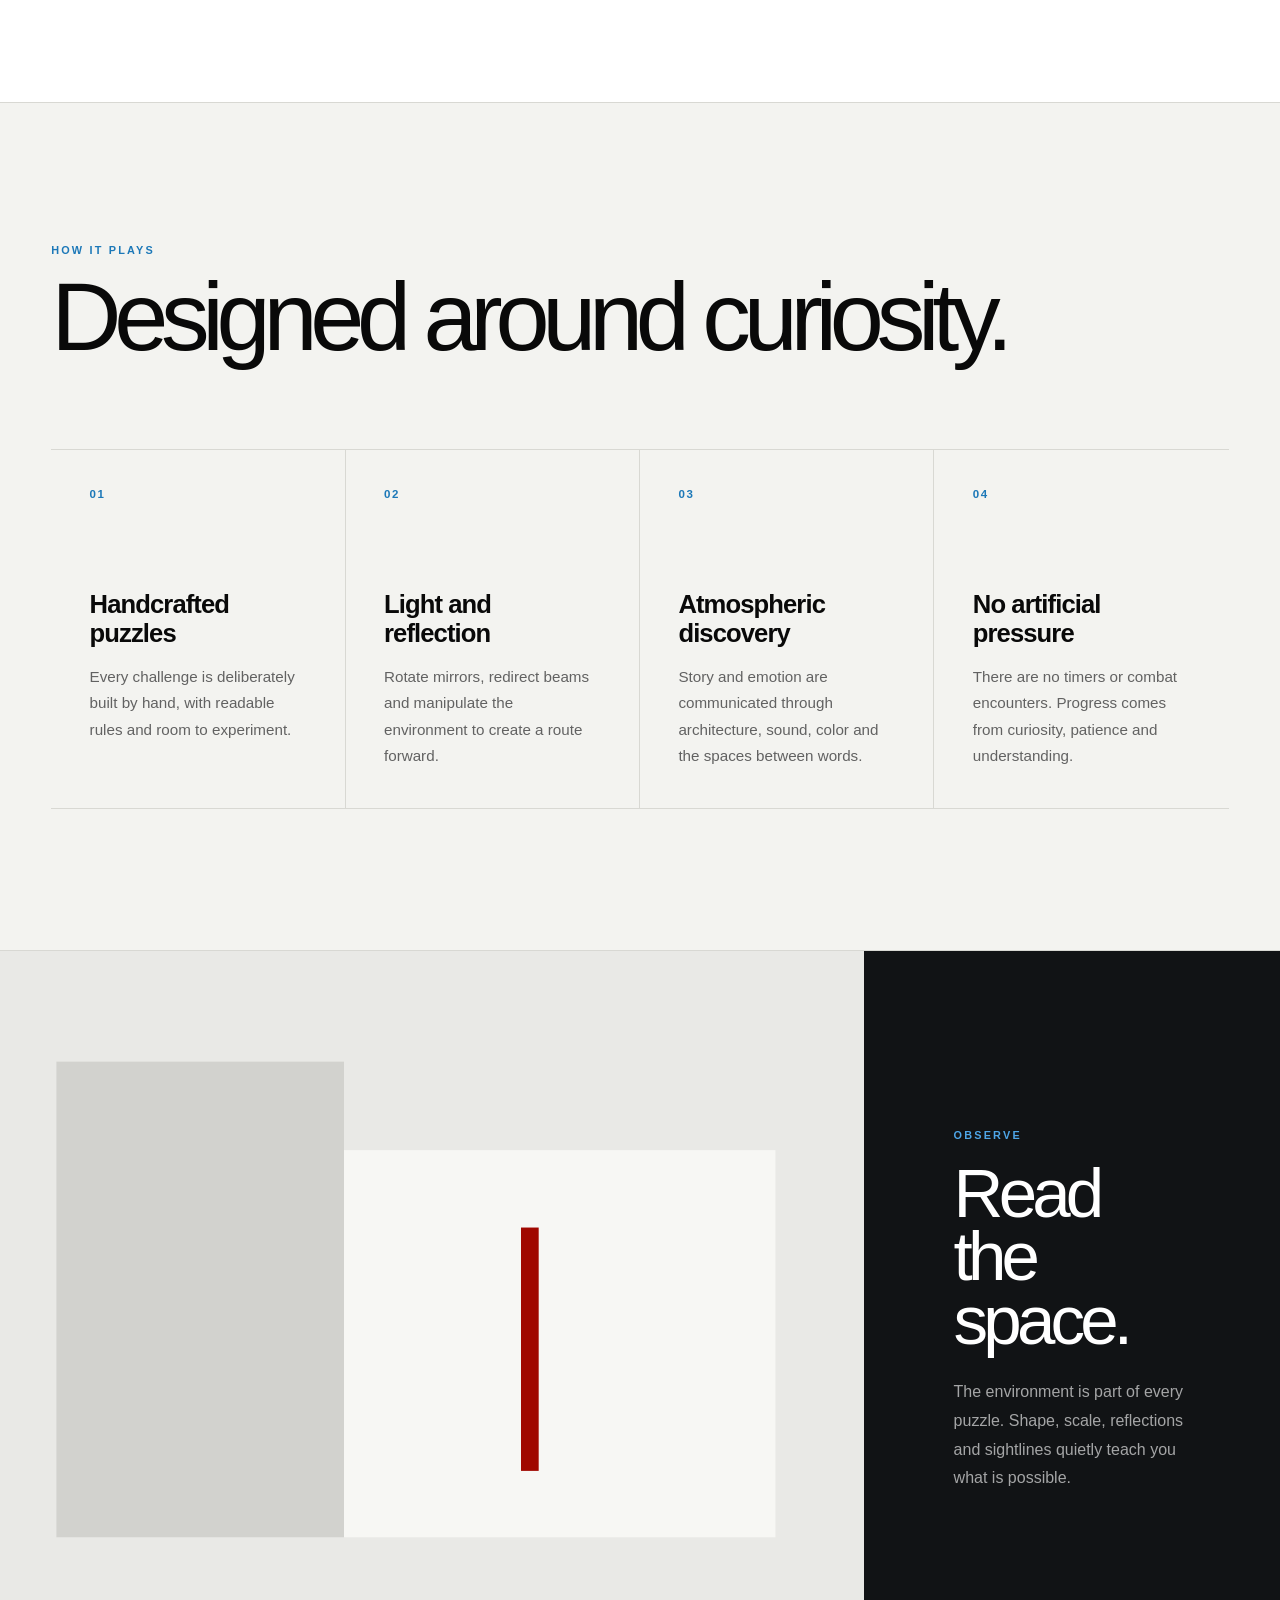
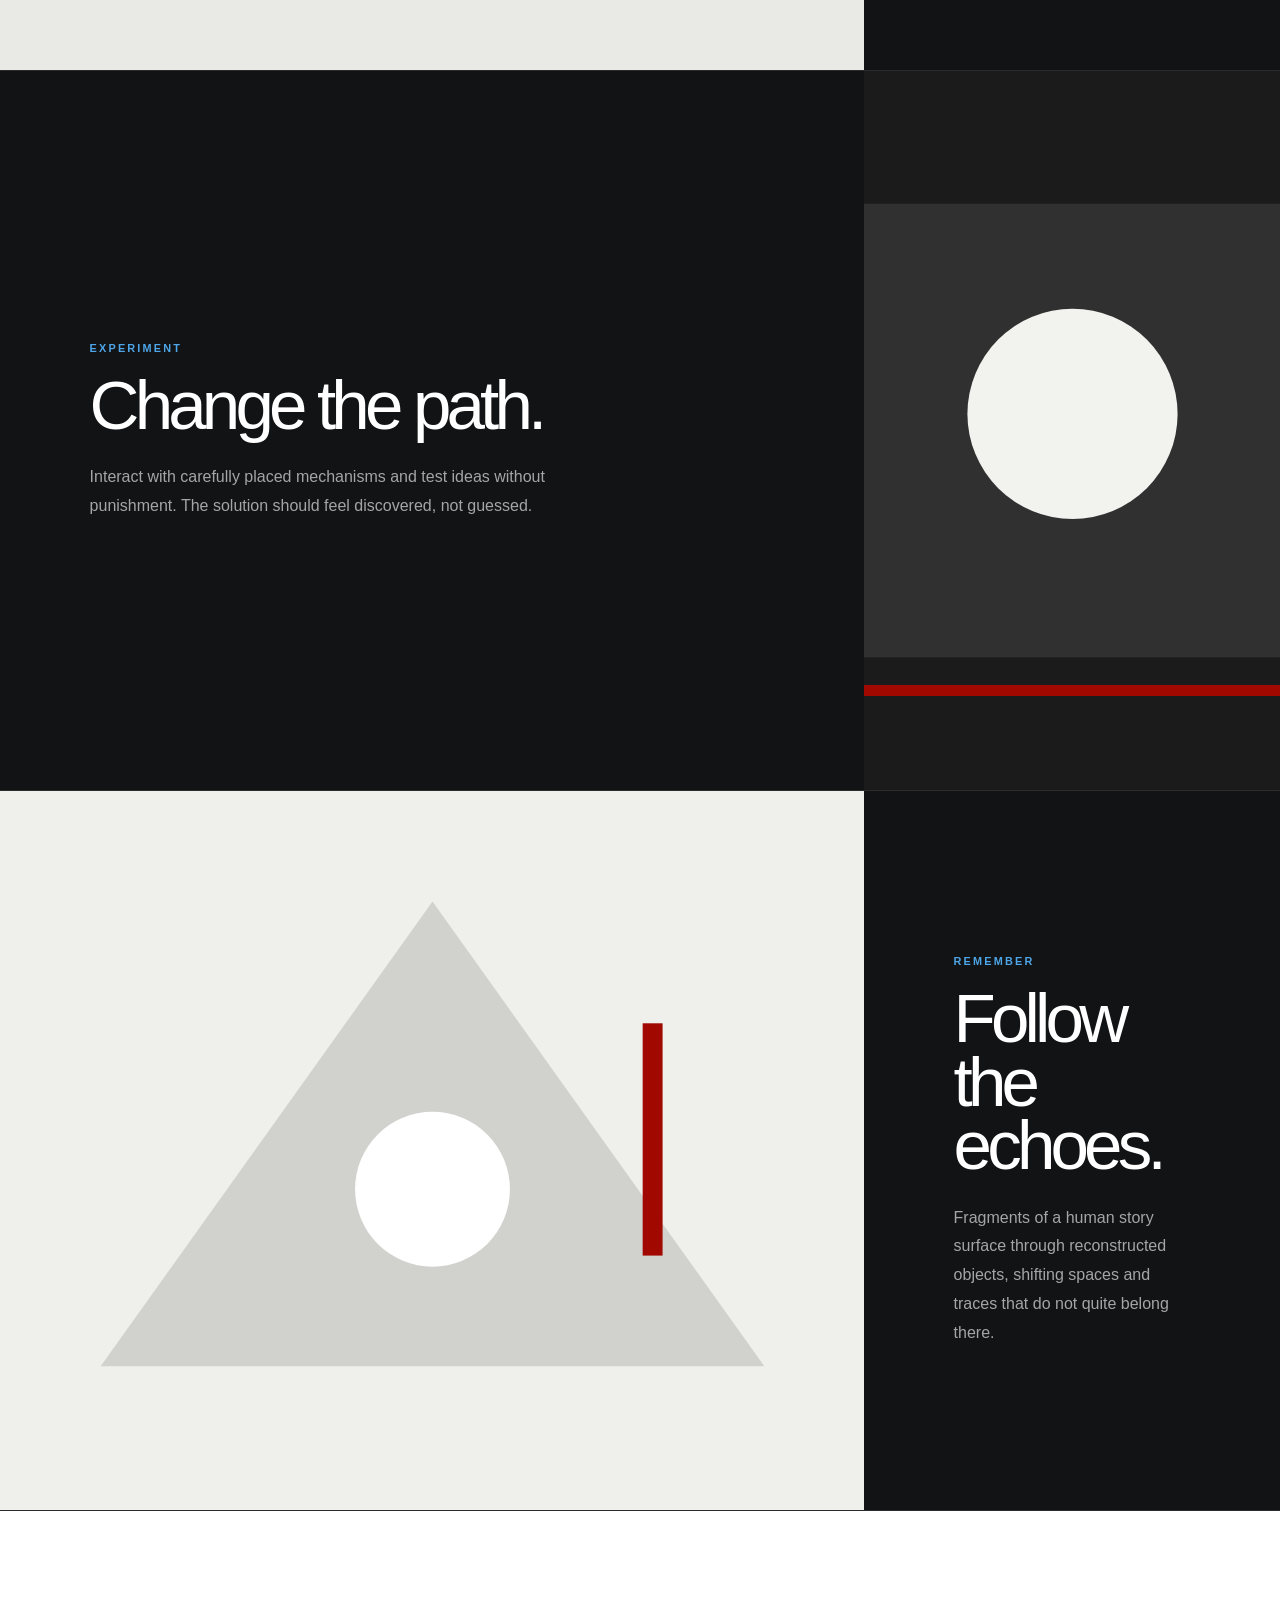
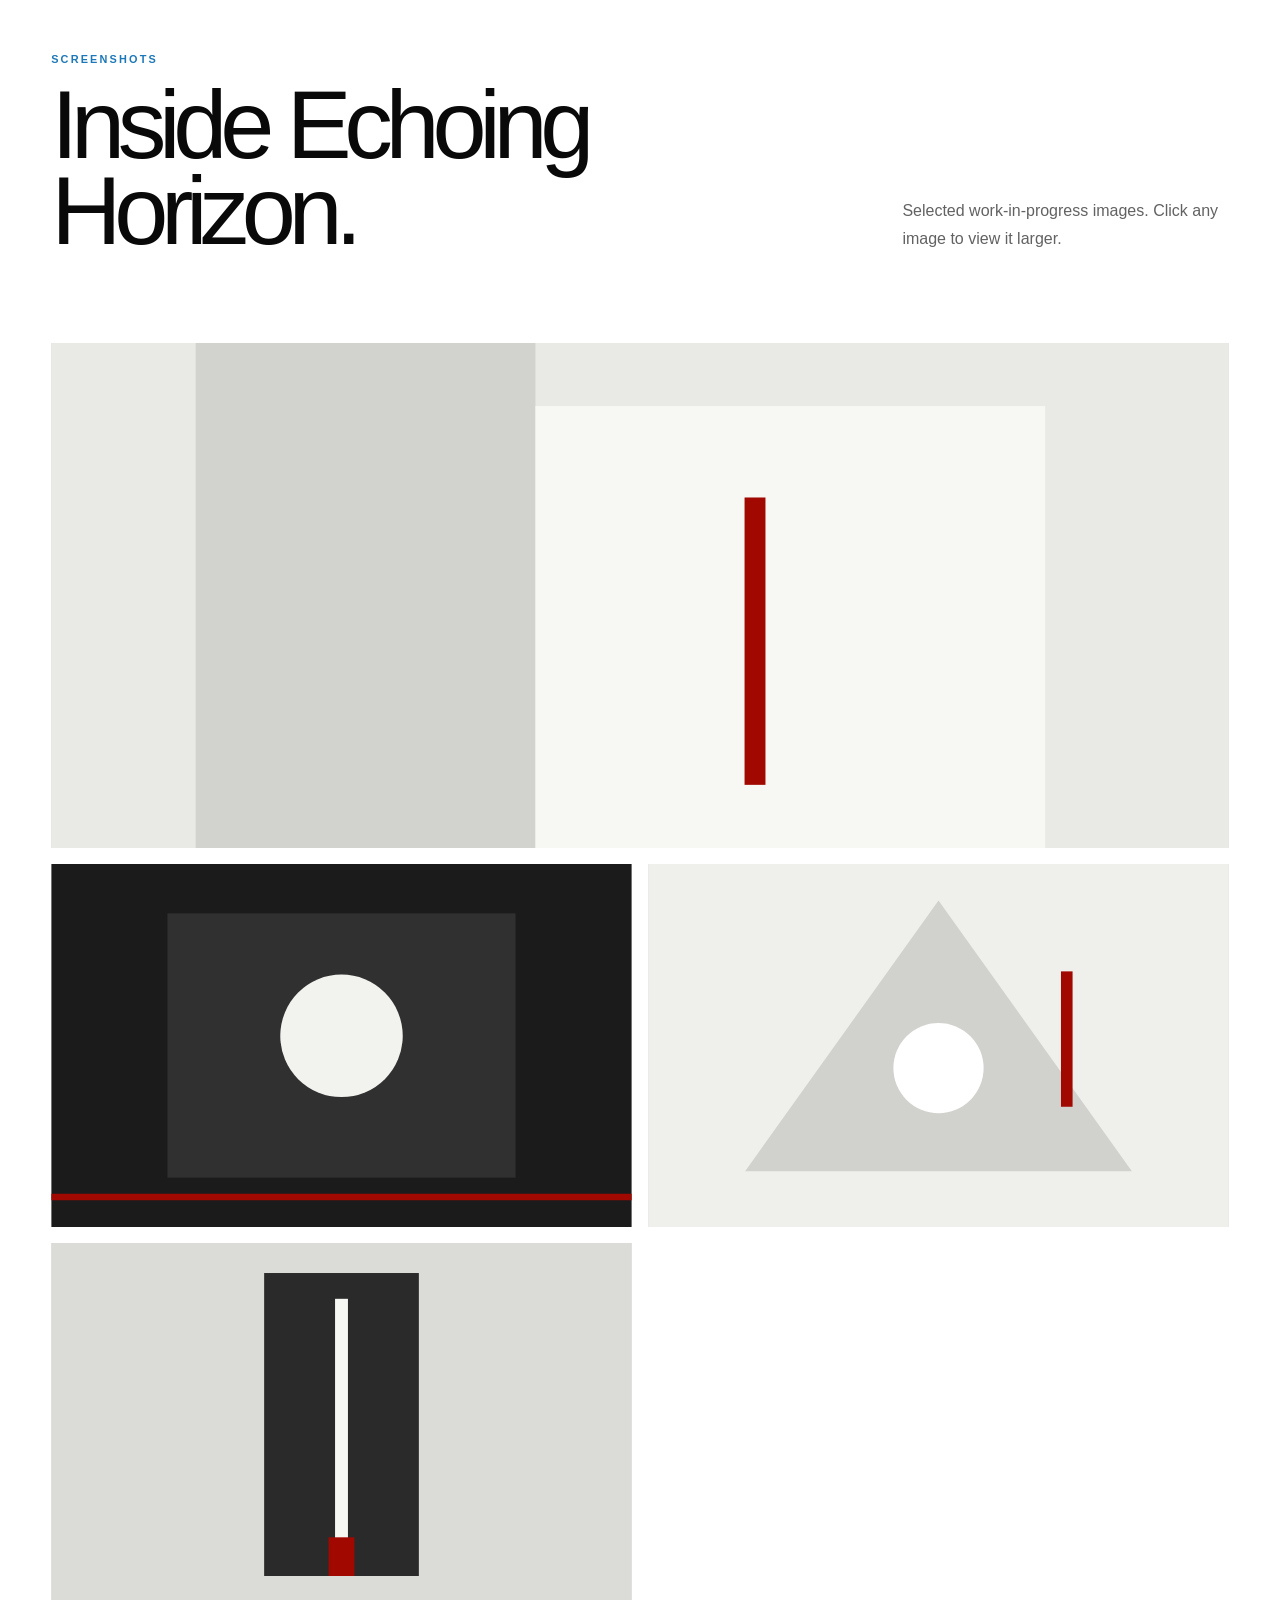
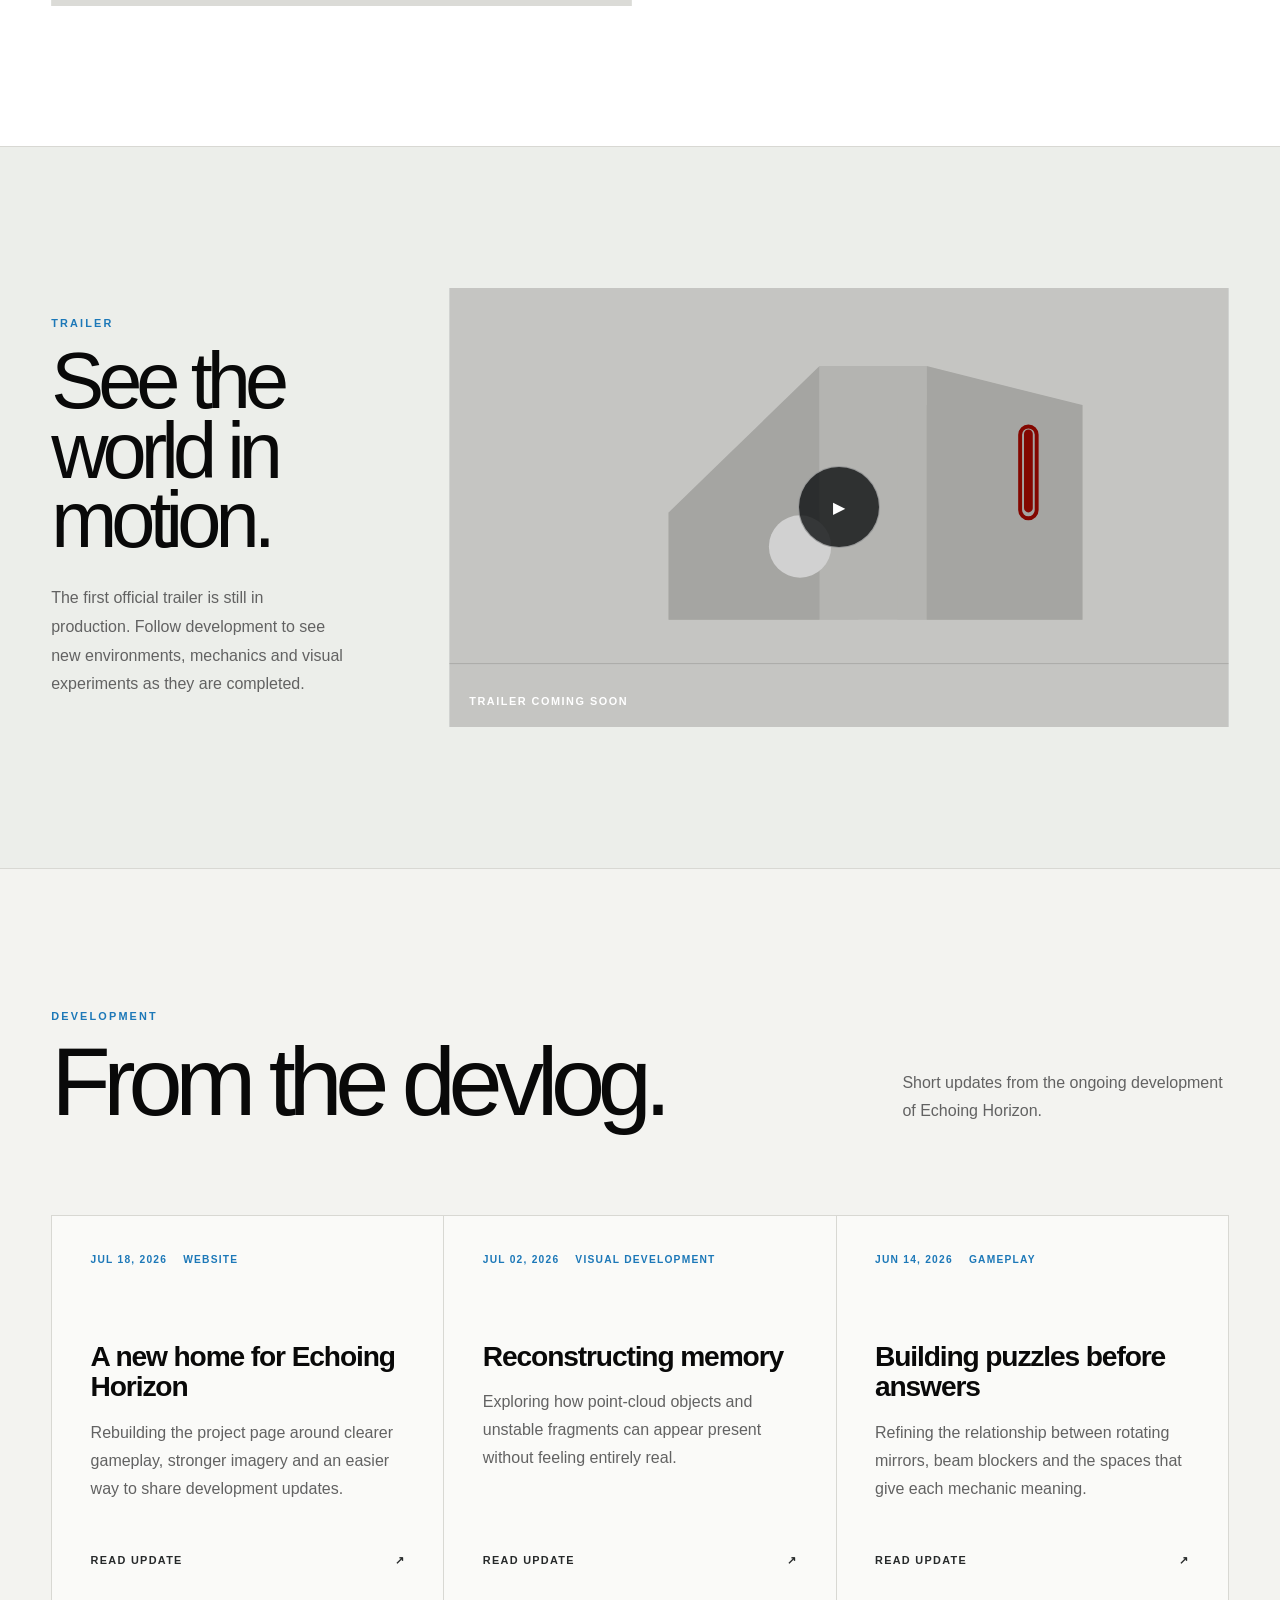
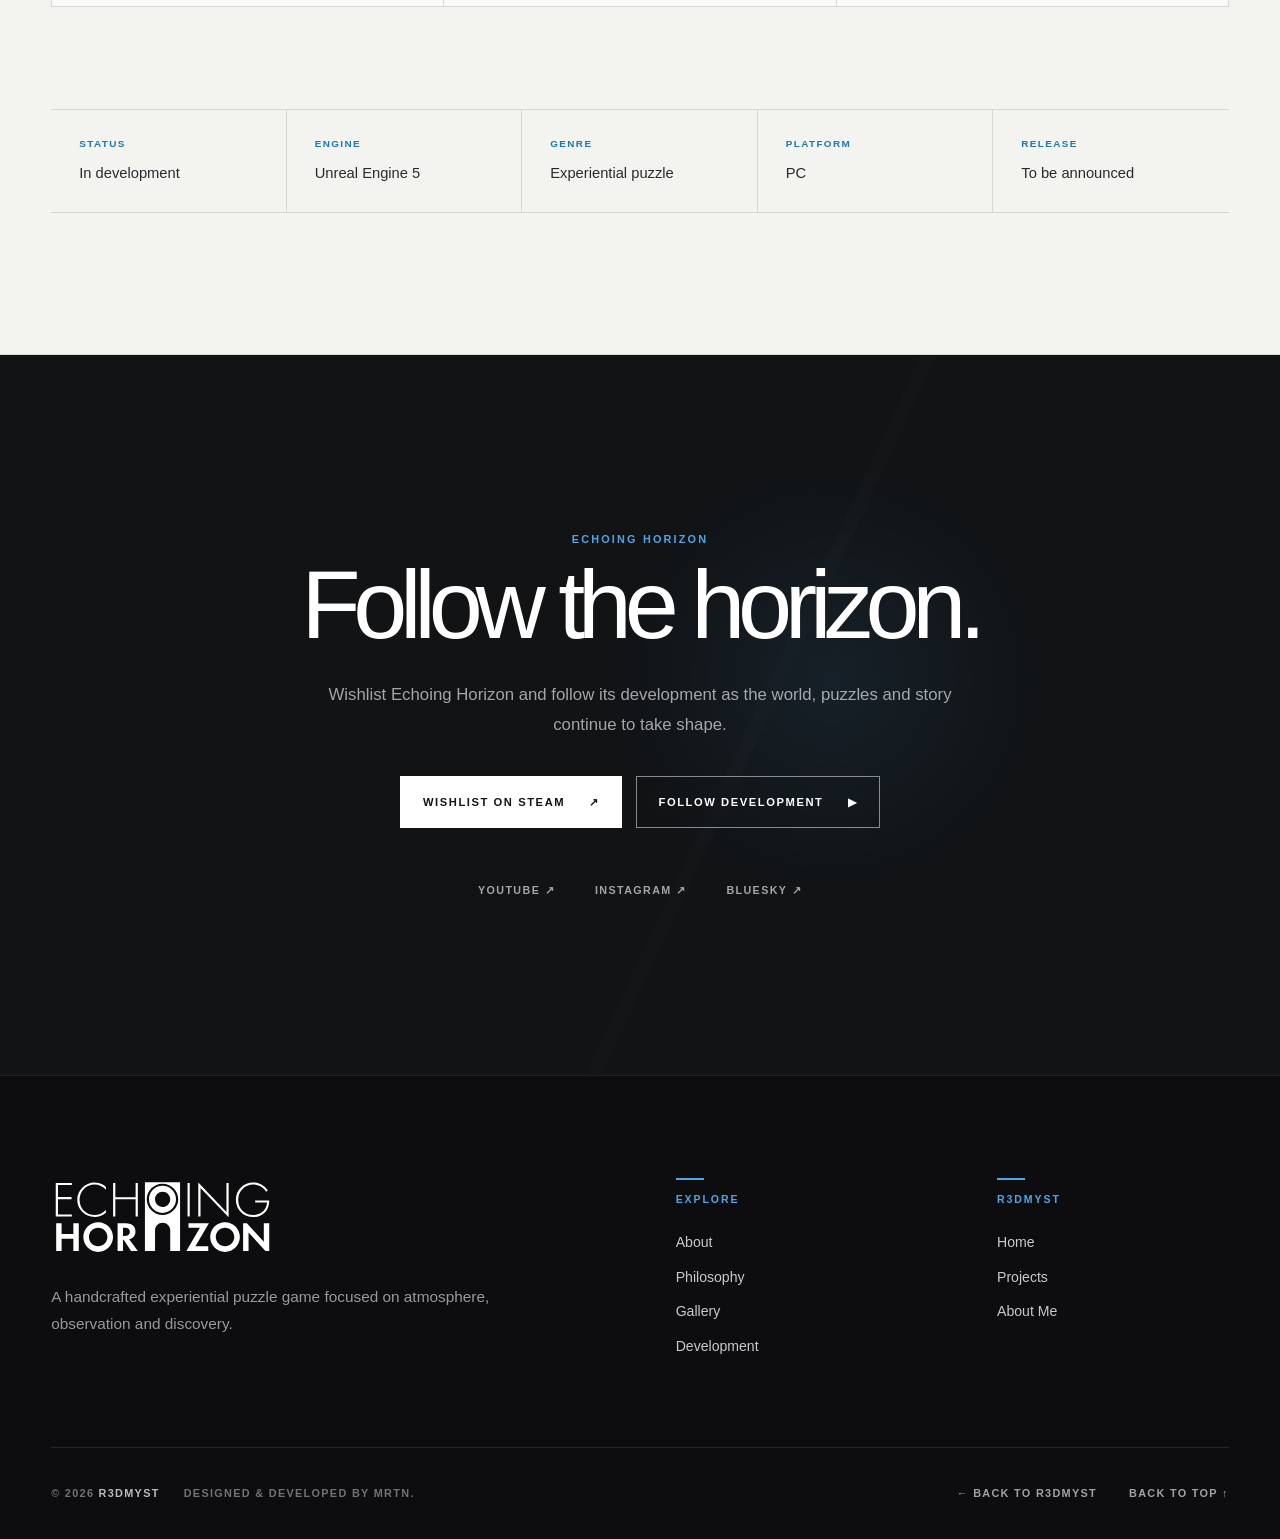
==== commit c60768a4: "changed Echoing webpage" ====
--- a/EchoingHorizon/index.html
+++ b/EchoingHorizon/index.html
@@ -4,8 +4,26 @@
   <meta charset="utf-8"/>
   <meta content="width=device-width, initial-scale=1.0" name="viewport"/>
   <meta content="#f3f3f0" name="theme-color"/>
-  <meta content="Echoing Horizon — a handcrafted experiential puzzle game." name="description"/>
-  <title>Echoing Horizon — R3DMYST</title>
+  <meta content="Echoing Horizon is a handcrafted experiential puzzle game about observation, light, memory and discovery." name="description"/>
+  <title>Echoing Horizon | Handcrafted Experiential Puzzle Game</title>
+  <meta property="og:type" content="website"/>
+  <meta property="og:title" content="Echoing Horizon | Handcrafted Experiential Puzzle Game"/>
+  <meta property="og:description" content="Explore a handcrafted experiential puzzle game about observation, light, memory and discovery."/>
+  <meta property="og:image" content="assets/hero.svg"/>
+  <meta name="twitter:card" content="summary_large_image"/>
+  <link rel="canonical" href="https://r3dmyst.net/EchoingHorizon/"/>
+  <script type="application/ld+json">
+  {
+    "@context": "https://schema.org",
+    "@type": "VideoGame",
+    "name": "Echoing Horizon",
+    "description": "A handcrafted experiential puzzle game about observation, light, memory and discovery.",
+    "genre": ["Puzzle", "Adventure"],
+    "gamePlatform": "PC",
+    "applicationCategory": "Game",
+    "url": "https://r3dmyst.net/EchoingHorizon/"
+  }
+  </script>
   <link rel="icon" type="image/svg+xml" href="../assets/favicons/Echo.svg">
   <link href="../assets/css/site-shell.css" rel="stylesheet"/>
   <link href="style.css" rel="stylesheet"/>
@@ -33,170 +51,13 @@
     </a>
    </nav>
   </header>
-  <main>
-   <section class="eh-hero" id="top">
-    <img alt="Echoing Horizon placeholder hero artwork" class="eh-hero-image" src="assets/hero.svg"/>
-    <div class="eh-hero-copy">
-     <p class="eh-kicker">
-      Game Project
-     </p>
-     <img alt="Echoing Horizon" class="eh-hero-logo" src="assets/EHLogo.svg"/>
-     <p>
-      A handcrafted experiential puzzle game.
-     </p>
-    </div>
-   </section>
-   <section class="eh-intro eh-section" id="about">
-    <div class="eh-section-label">
-     <p>
-      About
-     </p>
-    </div>
-    <div class="eh-intro-copy">
-     <p>
-      Echoing Horizon is a handcrafted experiential puzzle game focused on atmosphere,
-          observation and discovery. Every puzzle is deliberately designed by hand,
-          encouraging players to slow down, experiment and understand the world around them.
-     </p>
-    </div>
-    <figure class="eh-feature-image">
-     <img alt="Echoing Horizon placeholder environment artwork" src="assets/about.svg"/>
-    </figure>
-   </section>
-   <section class="eh-philosophy eh-section" id="philosophy">
-    <div class="eh-section-heading">
-     <p class="eh-section-label-inline">
-      Philosophy
-     </p>
-     <h2>
-      Built around curiosity.
-     </h2>
-    </div>
-    <div class="eh-philosophy-grid">
-     <article>
-      <span>
-       01
-      </span>
-      <h3>
-       Handcrafted
-      </h3>
-      <p>
-       Every space and puzzle is created by hand with purpose and intention.
-      </p>
-     </article>
-     <article>
-      <span>
-       02
-      </span>
-      <h3>
-       Observation
-      </h3>
-      <p>
-       Progress comes from looking carefully and understanding the environment.
-      </p>
-     </article>
-     <article>
-      <span>
-       03
-      </span>
-      <h3>
-       Atmosphere
-      </h3>
-      <p>
-       The world is designed to communicate through light, scale and silence.
-      </p>
-     </article>
-     <article>
-      <span>
-       04
-      </span>
-      <h3>
-       Discovery
-      </h3>
-      <p>
-       No waypoints. No noise. Just the player, the puzzle and the world.
-      </p>
-     </article>
-    </div>
-   </section>
-   <section class="eh-gallery eh-section" id="gallery">
-    <div class="eh-gallery-heading">
-     <div>
-      <p class="eh-section-label-inline">
-       Gallery
-      </p>
-      <h2>
-       Selected images.
-      </h2>
-     </div>
-    </div>
-    <div class="eh-gallery-grid">
-     <figure class="eh-gallery-wide">
-      <img alt="Echoing Horizon gallery placeholder" src="assets/gallery-1.svg"/>
-     </figure>
-     <figure>
-      <img alt="Echoing Horizon gallery placeholder" src="assets/gallery-2.svg"/>
-     </figure>
-     <figure>
-      <img alt="Echoing Horizon gallery placeholder" src="assets/gallery-3.svg"/>
-     </figure>
-     <figure class="eh-gallery-tall">
-      <img alt="Echoing Horizon gallery placeholder" src="assets/gallery-4.svg"/>
-     </figure>
-    </div>
-   </section>
-   <section class="eh-development eh-section" id="development">
-    <div class="eh-section-heading">
-     <p class="eh-section-label-inline">
-      Development
-     </p>
-     <h2>
-      Project details.
-     </h2>
-    </div>
-    <dl class="eh-stats">
-     <div>
-      <dt>
-       Status
-      </dt>
-      <dd>
-       In Development
-      </dd>
-     </div>
-     <div>
-      <dt>
-       Engine
-      </dt>
-      <dd>
-       Unreal Engine 5
-      </dd>
-     </div>
-     <div>
-      <dt>
-       Genre
-      </dt>
-      <dd>
-       Experiential Puzzle
-      </dd>
-     </div>
-     <div>
-      <dt>
-       Platform
-      </dt>
-      <dd>
-       PC
-      </dd>
-     </div>
-     <div>
-      <dt>
-       Release
-      </dt>
-      <dd>
-       To Be Announced
-      </dd>
-     </div>
-    </dl>
-   </section>
+  <main id="eh-content">
+   <noscript>
+    <section class="eh-noscript">
+     <h1>Echoing Horizon</h1>
+     <p>A handcrafted experiential puzzle game. JavaScript is required to view the complete project page.</p>
+    </section>
+   </noscript>
   </main>
   <footer class="shell-footer shell-footer--project">
    <div class="shell-footer-inner">
@@ -233,7 +94,8 @@
     </div>
    </div>
   </footer>
-  <script src="../script.js">
-  </script>
+  <script src="data/echoing-horizon-data.js"></script>
+  <script src="echoing-horizon.js"></script>
+  <script src="../script.js"></script>
  </body>
 </html>
--- a/EchoingHorizon/style.css
+++ b/EchoingHorizon/style.css
@@ -1,632 +1,15 @@
-@font-face {
-  font-family: "R3DMyst";
-  src: url("assets/fonts/R3DMyst.otf") format("opentype");
-  font-display: swap;
-}
-
 :root {
-  --accent: #4EA6E8;	
-  --red: var(--accent);
-  
-  --back-link-color: #4e4e4b;
+  --accent: #4ea6e8;
+  --accent-deep: #1c78b8;
   --paper: #f3f3f0;
   --surface: #fafaf8;
   --ink: #090909;
   --muted: #626262;
   --line: #d8d8d3;
-
-  --space-1: 0.5rem;
-  --space-2: 1rem;
-  --space-3: 1.5rem;
-  --space-4: 2rem;
-  --space-5: 3rem;
-  --space-6: 4rem;
-  --space-7: 6rem;
-  --space-8: 8rem;
-
-  --page-pad: clamp(1.5rem, 4vw, 4rem);
-  --max-width: 1280px;
-}
-
-* {
-  box-sizing: border-box;
-}
-
-html {
-  scroll-behavior: smooth;
-}
-
-body {
-  margin: 0;
-  min-width: 320px;
-  background: var(--paper);
-  color: var(--ink);
-  font-family: Arial, Helvetica, sans-serif;
-  -webkit-font-smoothing: antialiased;
-}
-
-img {
-  display: block;
-  max-width: 100%;
-}
-
-a {
-  color: inherit;
-  text-decoration: none;
-}
-
-h1,
-h2,
-h3,
-p {
-  margin-top: 0;
-}
-
-
-
-
-/* Echoing Horizon project header */
-
-.eh-header {
-  position: sticky;
-  top: 0;
-  z-index: 30;
-  min-height: 72px;
-  padding: 0 var(--page-pad);
-  display: grid;
-  grid-template-columns: minmax(180px, 1fr) auto minmax(180px, 1fr);
-  align-items: center;
-  gap: var(--space-4);
-  background: rgba(243, 243, 240, 0.94);
-  border-bottom: 1px solid var(--line);
-  backdrop-filter: blur(14px);
-}
-
-.eh-nav a {
-  font-size: .66rem;
-  font-weight: 800;
-  letter-spacing: .16em;
-  text-transform: uppercase;
-}
-
-
-
-
-
-.back-link {
-  display: inline-flex;
-  align-items: center;
-  gap: 0.45rem;
-  justify-self: start;
-  color: var(--back-link-color);
-  font-family: Arial, Helvetica, sans-serif;
-  font-size: 0.66rem;
-  font-weight: 800;
-  line-height: 1;
-  letter-spacing: 0.16em;
-  text-transform: uppercase;
-  text-decoration: none;
-  white-space: nowrap;
-  transition: color 0.18s ease, transform 0.18s ease;
-}
-
-.back-link::before {
-  content: "";
-  width: 12px;
-  height: 8px;
-  flex: 0 0 12px;
-  background-color: currentColor;
-  clip-path: polygon(
-    0 50%,
-    42% 0,
-    42% 36%,
-    100% 36%,
-    100% 64%,
-    42% 64%,
-    42% 100%
-  );
-}
-
-.back-link:hover,
-.back-link:focus-visible {
-  color: var(--red);
-  transform: translateX(-3px);
-}
-
-.eh-header-title {
-  justify-self: center;
-  font-size: 0.84rem;
-  font-weight: 900;
-  letter-spacing: 0.18em;
-  text-transform: uppercase;
-}
-
-.eh-nav {
-  justify-self: end;
-  display: flex;
-  align-items: center;
-  gap: clamp(var(--space-2), 2.4vw, var(--space-4));
-}
-
-.eh-nav a {
-  position: relative;
-  padding: var(--space-1) 0;
-  color: #4e4e4b;
-}
-
-.eh-nav a::after {
-  content: "";
-  position: absolute;
-  left: 0;
-  right: 100%;
-  bottom: 0;
-  height: 2px;
-  background: var(--red);
-  transition: right 180ms ease;
-}
-
-.eh-nav a:hover,
-.eh-nav a:focus-visible {
-  color: var(--ink);
-}
-
-.eh-nav a:hover::after,
-.eh-nav a:focus-visible::after {
-  right: 0;
-}
-
-#about,
-#philosophy,
-#gallery,
-#development {
-  scroll-margin-top: 72px;
-}
-
-@media (max-width: 900px) {
-  .eh-header {
-    grid-template-columns: 1fr auto;
-  }
-
-  .eh-header-title {
-    justify-self: end;
-  }
-
-  .eh-nav {
-    grid-column: 1 / -1;
-    width: 100%;
-    justify-self: stretch;
-    justify-content: space-between;
-    padding-bottom: var(--space-2);
-  }
-}
-
-@media (max-width: 680px) {
-  .eh-header {
-    min-height: 64px;
-    padding-top: var(--space-2);
-    padding-bottom: var(--space-2);
-    gap: var(--space-2);
-  }
-
-  .eh-nav a {
-  font-size: .66rem;
-  font-weight: 800;
-  letter-spacing: .16em;
-  text-transform: uppercase;
-}
-
-  .eh-header-title {
-    font-size: 0.7rem;
-    letter-spacing: 0.12em;
-  }
-
-  .eh-nav {
-    overflow-x: auto;
-    justify-content: flex-start;
-    gap: var(--space-3);
-    scrollbar-width: none;
-  }
-
-  .eh-nav::-webkit-scrollbar {
-    display: none;
-  }
-}
-
-
-/* =========================================================
-   Echoing Horizon project page
-   ========================================================= */
-
-.eh-page main {
-  overflow: clip;
-}
-
-.eh-hero {
-  position: relative;
-  min-height: min(860px, calc(100vh - 72px));
-  display: grid;
-  align-items: end;
-  overflow: hidden;
-  background: #e8e8e4;
-  border-bottom: 1px solid var(--line);
-}
-
-.eh-hero-image {
-  position: absolute;
-  inset: 0;
-  width: 100%;
-  height: 100%;
-  object-fit: cover;
-}
-
-.eh-hero::after {
-  content: "";
-  position: absolute;
-  inset: 0;
-  background: linear-gradient(90deg, rgba(243,243,240,.96) 0%, rgba(243,243,240,.74) 30%, rgba(243,243,240,.08) 62%, rgba(243,243,240,0) 100%);
-}
-
-.eh-hero-copy {
-  position: relative;
-  z-index: 1;
-  width: min(100%, 760px);
-  padding: clamp(6rem, 12vw, 10rem) var(--page-pad);
-}
-
-.eh-kicker,
-.eh-section-label p,
-.eh-section-label-inline {
-  margin: 0 0 var(--space-2);
-  color: var(--red);
-  font-size: .68rem;
-  font-weight: 900;
-  letter-spacing: .22em;
-  text-transform: uppercase;
-}
-
-.eh-hero h1 {
-  margin: 0 0 var(--space-4);
-  font-size: clamp(4.5rem, 10vw, 10rem);
-  line-height: .82;
-  letter-spacing: -.07em;
-  font-weight: 500;
-}
-
-.eh-hero-copy > p:last-child {
-  max-width: 520px;
-  margin: 0;
-  color: #363636;
-  font-size: clamp(1rem, 1.5vw, 1.25rem);
-  line-height: 1.6;
-  letter-spacing: .08em;
-}
-
-.eh-section {
-  padding: var(--space-8) var(--page-pad);
-  border-bottom: 1px solid var(--line);
-}
-
-.eh-intro {
-  display: grid;
-  grid-template-columns: .45fr .85fr 1.5fr;
-  gap: var(--space-6);
-  align-items: center;
-  background: #fff;
-}
-
-.eh-section-label {
-  align-self: start;
-}
-
-.eh-intro-copy p {
-  margin: 0;
-  color: #323232;
-  font-size: 1rem;
-  line-height: 1.85;
-}
-
-.eh-feature-image {
-  margin: 0;
-  overflow: hidden;
-  background: #181818;
-}
-
-.eh-feature-image img {
-  width: 100%;
-  aspect-ratio: 16 / 9;
-  object-fit: cover;
-}
-
-.eh-section-heading {
-  width: min(100%, var(--max-width));
-  margin: 0 auto var(--space-6);
-}
-
-.eh-section-heading h2,
-.eh-gallery-heading h2 {
-  max-width: 900px;
-  margin: 0;
-  font-size: clamp(3rem, 7vw, 6.5rem);
-  line-height: .9;
-  letter-spacing: -.07em;
-  font-weight: 500;
-}
-
-.eh-philosophy {
-  background: #f6f6f3;
-}
-
-.eh-philosophy-grid {
-  width: min(100%, var(--max-width));
-  margin: 0 auto;
-  display: grid;
-  grid-template-columns: repeat(4, minmax(0, 1fr));
-  gap: 1px;
-  background: var(--line);
-  border: 1px solid var(--line);
-}
-
-.eh-philosophy article {
-  min-height: 300px;
-  padding: var(--space-4);
-  background: #f6f6f3;
-}
-
-.eh-philosophy article span {
-  display: inline-block;
-  margin-bottom: var(--space-6);
-  color: var(--red);
-  font-size: .72rem;
-  font-weight: 900;
-  letter-spacing: .12em;
-}
-
-.eh-philosophy h3 {
-  margin-bottom: var(--space-2);
-  font-size: 1.35rem;
-}
-
-.eh-philosophy p {
-  margin: 0;
-  color: var(--muted);
-  line-height: 1.7;
-}
-
-.eh-gallery {
-  background: #fff;
-}
-
-.eh-gallery-heading {
-  width: min(100%, var(--max-width));
-  margin: 0 auto var(--space-6);
-}
-
-.eh-gallery-grid {
-  width: min(100%, var(--max-width));
-  margin: 0 auto;
-  display: grid;
-  grid-template-columns: 1.5fr 1fr 1fr;
-  grid-auto-rows: 320px;
-  gap: var(--space-3);
-}
-
-.eh-gallery-grid figure {
-  margin: 0;
-  overflow: hidden;
-  background: #e8e8e4;
-}
-
-.eh-gallery-grid img {
-  width: 100%;
-  height: 100%;
-  object-fit: cover;
-}
-
-.eh-gallery-wide {
-  grid-column: span 2;
-}
-
-.eh-gallery-tall {
-  grid-row: span 2;
-}
-
-.eh-development {
-  background: #f3f3f0;
-}
-
-.eh-stats {
-  width: min(100%, var(--max-width));
-  margin: 0 auto;
-  display: grid;
-  grid-template-columns: repeat(5, minmax(0, 1fr));
-  border-top: 1px solid var(--line);
-  border-bottom: 1px solid var(--line);
-}
-
-.eh-stats div {
-  padding: var(--space-4);
-  border-right: 1px solid var(--line);
-}
-
-.eh-stats div:last-child {
-  border-right: 0;
-}
-
-.eh-stats dt {
-  margin-bottom: var(--space-2);
-  color: var(--red);
-  font-size: .66rem;
-  font-weight: 900;
-  letter-spacing: .18em;
-  text-transform: uppercase;
-}
-
-.eh-stats dd {
-  margin: 0;
-  color: #202020;
-  font-size: 1rem;
-  line-height: 1.5;
-}
-
-.eh-footer {
-  min-height: 120px;
-  padding: var(--space-4) var(--page-pad);
-  display: grid;
-  grid-template-columns: 1fr auto 1fr;
-  align-items: center;
-  gap: var(--space-4);
-  color: #f5f5f2;
-  background: #111;
-  font-size: .68rem;
-  font-weight: 800;
-  letter-spacing: .18em;
-  text-transform: uppercase;
-}
-
-.eh-footer a:last-child {
-  text-align: right;
-}
-
-.eh-footer span {
-  color: #8e8e8a;
-}
-
-@media (max-width: 980px) {
-  .eh-intro {
-    grid-template-columns: 1fr 1.4fr;
-  }
-
-  .eh-section-label {
-    grid-column: 1 / -1;
-  }
-
-  .eh-philosophy-grid {
-    grid-template-columns: repeat(2, minmax(0, 1fr));
-  }
-
-  .eh-gallery-grid {
-    grid-template-columns: repeat(2, minmax(0, 1fr));
-  }
-
-  .eh-gallery-wide {
-    grid-column: 1 / -1;
-  }
-
-  .eh-gallery-tall {
-    grid-row: auto;
-  }
-
-  .eh-stats {
-    grid-template-columns: repeat(2, minmax(0, 1fr));
-  }
-
-  .eh-stats div:nth-child(2n) {
-    border-right: 0;
-  }
-
-  .eh-stats div:last-child {
-    grid-column: 1 / -1;
-    border-top: 1px solid var(--line);
-  }
-}
-
-@media (max-width: 680px) {
-  .eh-hero {
-    min-height: 660px;
-    align-items: end;
-  }
-
-  .eh-hero::after {
-    background: linear-gradient(0deg, rgba(243,243,240,.98) 0%, rgba(243,243,240,.82) 42%, rgba(243,243,240,.08) 76%, rgba(243,243,240,0) 100%);
-  }
-
-  .eh-hero-copy {
-    padding: var(--space-6) var(--page-pad);
-  }
-
-  .eh-hero h1 {
-    font-size: clamp(4rem, 20vw, 6rem);
-  }
-
-  .eh-section {
-    padding-top: var(--space-7);
-    padding-bottom: var(--space-7);
-  }
-
-  .eh-intro {
-    grid-template-columns: 1fr;
-    gap: var(--space-4);
-  }
-
-  .eh-philosophy-grid {
-    grid-template-columns: 1fr;
-  }
-
-  .eh-philosophy article {
-    min-height: 220px;
-  }
-
-  .eh-gallery-grid {
-    grid-template-columns: 1fr;
-    grid-auto-rows: 260px;
-  }
-
-  .eh-gallery-wide,
-  .eh-gallery-tall {
-    grid-column: auto;
-    grid-row: auto;
-  }
-
-  .eh-stats {
-    grid-template-columns: 1fr;
-  }
-
-  .eh-stats div,
-  .eh-stats div:nth-child(2n),
-  .eh-stats div:last-child {
-    border-right: 0;
-    border-top: 1px solid var(--line);
-    grid-column: auto;
-  }
-
-  .eh-stats div:first-child {
-    border-top: 0;
-  }
-
-  .eh-footer {
-    min-height: auto;
-    grid-template-columns: 1fr;
-    text-align: left;
-  }
-
-  .eh-footer a:last-child {
-    text-align: left;
-  }
-
-  .eh-footer span {
-    order: -1;
-  }
-}
-
-
-/* Echoing Horizon hero logo */
-.eh-hero-logo {
-  display: block;
-  width: min(760px, 72vw);
-  height: auto;
-  margin: 0 0 var(--space-4);
-}
-
-@media (max-width: 680px) {
-  .eh-hero-logo {
-    width: min(620px, 88vw);
-    margin-bottom: var(--space-3);
-  }
-}
-
-
-/* Universal shell theme: Echoing Horizon */
-:root {
+  --page-pad: clamp(1.25rem, 4vw, 4rem);
+  --content-width: 1440px;
+  --reading-width: 760px;
+
   --shell-page-pad: var(--page-pad);
   --shell-accent: var(--accent);
   --shell-header-bg: rgba(243, 243, 240, 0.94);
@@ -638,3 +21,969 @@
   --shell-footer-muted: #8e8e8a;
   --shell-footer-line: rgba(255, 255, 255, 0.08);
 }
+
+* {
+  box-sizing: border-box;
+}
+
+html {
+  scroll-behavior: smooth;
+}
+
+body {
+  margin: 0;
+  min-width: 320px;
+  background: var(--paper);
+  color: var(--ink);
+  font-family: Arial, Helvetica, sans-serif;
+  -webkit-font-smoothing: antialiased;
+}
+
+body:has(dialog[open]) {
+  overflow: hidden;
+}
+
+img,
+video {
+  display: block;
+  max-width: 100%;
+}
+
+a {
+  color: inherit;
+  text-decoration: none;
+}
+
+button {
+  font: inherit;
+}
+
+h1,
+h2,
+h3,
+p,
+figure,
+dl,
+dd {
+  margin: 0;
+}
+
+#about,
+#philosophy,
+#gallery,
+#trailer,
+#development,
+#wishlist {
+  scroll-margin-top: 72px;
+}
+
+.eh-page main {
+  overflow: clip;
+}
+
+.eh-visually-hidden {
+  position: absolute;
+  width: 1px;
+  height: 1px;
+  padding: 0;
+  margin: -1px;
+  overflow: hidden;
+  clip: rect(0, 0, 0, 0);
+  white-space: nowrap;
+  border: 0;
+}
+
+.eh-noscript {
+  min-height: 70vh;
+  padding: 8rem var(--page-pad);
+}
+
+.eh-overline {
+  color: var(--accent-deep);
+  font-size: 0.68rem;
+  font-weight: 900;
+  line-height: 1.3;
+  letter-spacing: 0.2em;
+  text-transform: uppercase;
+}
+
+.eh-section {
+  padding: clamp(6rem, 11vw, 11rem) var(--page-pad);
+  border-bottom: 1px solid var(--line);
+}
+
+.eh-section-header {
+  width: min(100%, var(--content-width));
+  margin: 0 auto clamp(3.5rem, 7vw, 6.5rem);
+}
+
+.eh-section-header h2,
+.eh-story h2,
+.eh-trailer h2,
+.eh-wishlist h2 {
+  margin-top: 1rem;
+  max-width: 1000px;
+  font-size: clamp(3.1rem, 7.6vw, 7.5rem);
+  font-weight: 500;
+  line-height: 0.88;
+  letter-spacing: -0.075em;
+}
+
+.eh-section-header--split {
+  display: grid;
+  grid-template-columns: minmax(0, 1.4fr) minmax(260px, 0.6fr);
+  gap: clamp(2rem, 7vw, 8rem);
+  align-items: end;
+}
+
+.eh-section-header--split > p {
+  max-width: 430px;
+  color: var(--muted);
+  font-size: 1rem;
+  line-height: 1.75;
+}
+
+/* Hero */
+.eh-hero {
+  position: relative;
+  min-height: max(680px, calc(100svh - 72px));
+  display: grid;
+  align-items: center;
+  overflow: hidden;
+  background: #e7e9e8;
+  border-bottom: 1px solid var(--line);
+  isolation: isolate;
+}
+
+.eh-hero-image {
+  position: absolute;
+  inset: 0;
+  z-index: -3;
+  width: 100%;
+  height: 100%;
+  object-fit: cover;
+  object-position: center;
+  transform: scale(1.015);
+}
+
+.eh-hero-overlay {
+  position: absolute;
+  inset: 0;
+  z-index: -2;
+  background:
+    linear-gradient(90deg, rgba(243, 243, 240, 0.98) 0%, rgba(243, 243, 240, 0.88) 30%, rgba(243, 243, 240, 0.25) 66%, rgba(243, 243, 240, 0.02) 100%),
+    linear-gradient(0deg, rgba(243, 243, 240, 0.34), transparent 40%);
+}
+
+.eh-hero-inner {
+  width: min(100%, var(--content-width));
+  margin: 0 auto;
+  padding: clamp(5rem, 10vw, 9rem) 0;
+}
+
+.eh-hero-logo {
+  width: min(760px, 70vw);
+  max-height: 190px;
+  margin: clamp(1.5rem, 3vw, 2.5rem) 0 2rem;
+  object-fit: contain;
+  object-position: left center;
+}
+
+.eh-hero-description {
+  max-width: 660px;
+  color: #2d3234;
+  font-size: clamp(1rem, 1.55vw, 1.25rem);
+  line-height: 1.7;
+}
+
+.eh-hero-actions {
+  display: flex;
+  flex-wrap: wrap;
+  gap: 0.85rem;
+  margin-top: 2.25rem;
+}
+
+.eh-button {
+  min-height: 52px;
+  padding: 0 1.35rem;
+  display: inline-flex;
+  align-items: center;
+  justify-content: space-between;
+  gap: 1.5rem;
+  border: 1px solid var(--ink);
+  font-size: 0.7rem;
+  font-weight: 900;
+  letter-spacing: 0.14em;
+  text-transform: uppercase;
+  transition: background 180ms ease, color 180ms ease, border-color 180ms ease, transform 180ms ease;
+}
+
+.eh-button:hover,
+.eh-button:focus-visible {
+  transform: translateY(-2px);
+}
+
+.eh-button--primary {
+  min-width: 215px;
+  color: #fff;
+  background: var(--ink);
+}
+
+.eh-button--primary:hover,
+.eh-button--primary:focus-visible {
+  background: var(--accent-deep);
+  border-color: var(--accent-deep);
+}
+
+.eh-button--secondary {
+  min-width: 190px;
+  background: rgba(243, 243, 240, 0.74);
+  backdrop-filter: blur(8px);
+}
+
+.eh-button--secondary:hover,
+.eh-button--secondary:focus-visible {
+  color: var(--accent-deep);
+  border-color: var(--accent-deep);
+  background: #fff;
+}
+
+.eh-button.is-placeholder,
+[data-placeholder-link] {
+  cursor: default;
+}
+
+.eh-platform {
+  margin-top: 1.3rem;
+  color: #606466;
+  font-size: 0.67rem;
+  font-weight: 800;
+  letter-spacing: 0.15em;
+  text-transform: uppercase;
+}
+
+.eh-scroll-cue {
+  position: absolute;
+  left: var(--page-pad);
+  bottom: 2rem;
+  display: flex;
+  align-items: center;
+  gap: 0.8rem;
+  color: #5c6163;
+  font-size: 0.62rem;
+  font-weight: 900;
+  letter-spacing: 0.16em;
+  text-transform: uppercase;
+}
+
+/* Synopsis */
+.eh-story {
+  width: 100%;
+  display: grid;
+  grid-template-columns: minmax(320px, 0.78fr) minmax(0, 1.22fr);
+  gap: clamp(3rem, 8vw, 10rem);
+  align-items: center;
+  background: #fff;
+}
+
+.eh-story-copy {
+  justify-self: end;
+  width: min(100%, 610px);
+}
+
+.eh-story-copy > p:last-child {
+  max-width: var(--reading-width);
+  margin-top: 2rem;
+  color: #424647;
+  font-size: clamp(1rem, 1.3vw, 1.15rem);
+  line-height: 1.85;
+}
+
+.eh-story-media {
+  min-height: 520px;
+  overflow: hidden;
+  background: #e3e5e4;
+}
+
+.eh-story-media img {
+  width: 100%;
+  height: 100%;
+  min-height: 520px;
+  object-fit: cover;
+}
+
+/* Features */
+.eh-features {
+  background: var(--paper);
+}
+
+.eh-feature-grid {
+  width: min(100%, var(--content-width));
+  margin: 0 auto;
+  display: grid;
+  grid-template-columns: repeat(4, minmax(0, 1fr));
+  border-top: 1px solid var(--line);
+  border-bottom: 1px solid var(--line);
+}
+
+.eh-feature-card {
+  min-height: 330px;
+  padding: clamp(1.75rem, 3vw, 3rem);
+  border-right: 1px solid var(--line);
+}
+
+.eh-feature-card:last-child {
+  border-right: 0;
+}
+
+.eh-feature-number {
+  display: block;
+  margin-bottom: clamp(4rem, 7vw, 7rem);
+  color: var(--accent-deep);
+  font-size: 0.72rem;
+  font-weight: 900;
+  letter-spacing: 0.14em;
+}
+
+.eh-feature-card h3 {
+  margin-bottom: 1rem;
+  font-size: clamp(1.25rem, 2vw, 1.7rem);
+  font-weight: 600;
+  letter-spacing: -0.035em;
+}
+
+.eh-feature-card p {
+  color: var(--muted);
+  font-size: 0.95rem;
+  line-height: 1.75;
+}
+
+/* Alternating visual features */
+.eh-showcase {
+  background: #111315;
+  color: #fff;
+}
+
+.eh-showcase-row {
+  min-height: 720px;
+  display: grid;
+  grid-template-columns: 1.35fr 0.65fr;
+  align-items: stretch;
+  border-bottom: 1px solid rgba(255, 255, 255, 0.1);
+}
+
+.eh-showcase-row--right .eh-showcase-media {
+  order: 2;
+}
+
+.eh-showcase-media {
+  min-height: 620px;
+  overflow: hidden;
+  background: #1a1d1f;
+}
+
+.eh-showcase-media img {
+  width: 100%;
+  height: 100%;
+  object-fit: cover;
+  transition: transform 800ms cubic-bezier(.2,.8,.2,1);
+}
+
+.eh-showcase-row:hover .eh-showcase-media img {
+  transform: scale(1.025);
+}
+
+.eh-showcase-copy {
+  padding: clamp(3rem, 7vw, 8rem);
+  display: flex;
+  flex-direction: column;
+  justify-content: center;
+}
+
+.eh-showcase-copy .eh-overline {
+  color: var(--accent);
+}
+
+.eh-showcase-copy h3 {
+  margin: 1.2rem 0 1.6rem;
+  font-size: clamp(3rem, 5.4vw, 6rem);
+  font-weight: 500;
+  line-height: 0.92;
+  letter-spacing: -0.07em;
+}
+
+.eh-showcase-copy > p:last-child {
+  max-width: 470px;
+  color: rgba(255, 255, 255, 0.62);
+  font-size: 1rem;
+  line-height: 1.8;
+}
+
+/* Screenshots */
+.eh-screenshots {
+  background: #fff;
+}
+
+.eh-screenshot-grid {
+  width: min(100%, var(--content-width));
+  margin: 0 auto;
+  display: grid;
+  grid-template-columns: repeat(2, minmax(0, 1fr));
+  gap: 1rem;
+}
+
+.eh-shot {
+  position: relative;
+  padding: 0;
+  aspect-ratio: 16 / 10;
+  overflow: hidden;
+  border: 0;
+  background: #e5e7e6;
+  cursor: zoom-in;
+}
+
+.eh-shot--wide {
+  grid-column: 1 / -1;
+  aspect-ratio: 21 / 9;
+}
+
+.eh-shot img {
+  width: 100%;
+  height: 100%;
+  object-fit: cover;
+  transition: transform 500ms ease, filter 500ms ease;
+}
+
+.eh-shot span {
+  position: absolute;
+  right: 1rem;
+  bottom: 1rem;
+  padding: 0.65rem 0.8rem;
+  color: #fff;
+  background: rgba(12, 14, 15, 0.76);
+  font-size: 0.62rem;
+  font-weight: 900;
+  letter-spacing: 0.14em;
+  text-transform: uppercase;
+  opacity: 0;
+  transform: translateY(8px);
+  transition: opacity 180ms ease, transform 180ms ease;
+}
+
+.eh-shot:hover img,
+.eh-shot:focus-visible img {
+  transform: scale(1.02);
+  filter: brightness(0.9);
+}
+
+.eh-shot:hover span,
+.eh-shot:focus-visible span {
+  opacity: 1;
+  transform: translateY(0);
+}
+
+/* Trailer */
+.eh-trailer {
+  display: grid;
+  grid-template-columns: minmax(290px, 0.55fr) minmax(0, 1.45fr);
+  gap: clamp(3rem, 8vw, 9rem);
+  align-items: center;
+  background: #eceeea;
+}
+
+.eh-trailer-copy {
+  justify-self: end;
+  width: min(100%, 560px);
+}
+
+.eh-trailer-copy h2 {
+  font-size: clamp(3rem, 6.2vw, 6.4rem);
+}
+
+.eh-trailer-copy > p:last-child {
+  margin-top: 1.8rem;
+  color: var(--muted);
+  line-height: 1.8;
+}
+
+.eh-trailer-poster {
+  position: relative;
+  padding: 0;
+  aspect-ratio: 16 / 9;
+  overflow: hidden;
+  border: 0;
+  background: #dfe2e0;
+  cursor: pointer;
+}
+
+.eh-trailer-poster[aria-disabled="true"] {
+  cursor: default;
+}
+
+.eh-trailer-poster img {
+  width: 100%;
+  height: 100%;
+  object-fit: cover;
+  filter: brightness(0.82);
+}
+
+.eh-play-button {
+  position: absolute;
+  left: 50%;
+  top: 50%;
+  width: 82px;
+  height: 82px;
+  display: grid;
+  place-items: center;
+  color: #fff;
+  background: rgba(10, 12, 13, 0.78);
+  border: 1px solid rgba(255, 255, 255, 0.5);
+  border-radius: 50%;
+  transform: translate(-50%, -50%);
+}
+
+.eh-trailer-status {
+  position: absolute;
+  left: 1.25rem;
+  bottom: 1.25rem;
+  color: #fff;
+  font-size: 0.68rem;
+  font-weight: 900;
+  letter-spacing: 0.14em;
+  text-transform: uppercase;
+}
+
+/* Devlogs */
+.eh-development {
+  background: var(--paper);
+}
+
+.eh-devlog-grid {
+  width: min(100%, var(--content-width));
+  margin: 0 auto;
+  display: grid;
+  grid-template-columns: repeat(3, minmax(0, 1fr));
+  gap: 1px;
+  background: var(--line);
+  border: 1px solid var(--line);
+}
+
+.eh-devlog-card {
+  min-height: 390px;
+  padding: clamp(1.75rem, 3vw, 3rem);
+  display: flex;
+  flex-direction: column;
+  background: var(--surface);
+}
+
+.eh-devlog-meta {
+  display: flex;
+  flex-wrap: wrap;
+  gap: 0.65rem 1rem;
+  margin-bottom: clamp(3.5rem, 6vw, 6rem);
+  color: var(--accent-deep);
+  font-size: 0.64rem;
+  font-weight: 900;
+  letter-spacing: 0.12em;
+  text-transform: uppercase;
+}
+
+.eh-devlog-card h3 {
+  margin-bottom: 1rem;
+  font-size: clamp(1.35rem, 2.2vw, 2rem);
+  font-weight: 600;
+  line-height: 1.08;
+  letter-spacing: -0.04em;
+}
+
+.eh-devlog-card > p {
+  color: var(--muted);
+  line-height: 1.75;
+}
+
+.eh-devlog-card > a {
+  margin-top: auto;
+  padding-top: 2rem;
+  display: flex;
+  justify-content: space-between;
+  color: #26292a;
+  font-size: 0.68rem;
+  font-weight: 900;
+  letter-spacing: 0.12em;
+  text-transform: uppercase;
+}
+
+.eh-project-details {
+  width: min(100%, var(--content-width));
+  margin: clamp(5rem, 8vw, 8rem) auto 0;
+  display: grid;
+  grid-template-columns: repeat(5, minmax(0, 1fr));
+  border-top: 1px solid var(--line);
+  border-bottom: 1px solid var(--line);
+}
+
+.eh-project-details div {
+  padding: 1.75rem;
+  border-right: 1px solid var(--line);
+}
+
+.eh-project-details div:last-child {
+  border-right: 0;
+}
+
+.eh-project-details dt {
+  margin-bottom: 0.8rem;
+  color: var(--accent-deep);
+  font-size: 0.62rem;
+  font-weight: 900;
+  letter-spacing: 0.14em;
+  text-transform: uppercase;
+}
+
+.eh-project-details dd {
+  color: #282b2c;
+  font-size: 0.92rem;
+  line-height: 1.5;
+}
+
+/* Final CTA */
+.eh-wishlist {
+  position: relative;
+  min-height: 720px;
+  padding: clamp(7rem, 13vw, 13rem) var(--page-pad);
+  display: grid;
+  place-items: center;
+  overflow: hidden;
+  color: #fff;
+  background: #111315;
+  isolation: isolate;
+}
+
+.eh-wishlist-backdrop {
+  position: absolute;
+  inset: 0;
+  z-index: -1;
+  opacity: 0.22;
+  background:
+    radial-gradient(circle at 65% 45%, rgba(78, 166, 232, 0.42), transparent 24%),
+    linear-gradient(115deg, transparent 0 57%, rgba(255,255,255,.05) 57% 58%, transparent 58% 100%);
+}
+
+.eh-wishlist-inner {
+  width: min(100%, 1000px);
+  text-align: center;
+}
+
+.eh-wishlist .eh-overline {
+  color: var(--accent);
+}
+
+.eh-wishlist h2 {
+  margin-inline: auto;
+}
+
+.eh-wishlist-inner > p:not(.eh-overline) {
+  max-width: 650px;
+  margin: 2rem auto 0;
+  color: rgba(255, 255, 255, 0.62);
+  font-size: 1.05rem;
+  line-height: 1.8;
+}
+
+.eh-wishlist .eh-hero-actions {
+  justify-content: center;
+}
+
+.eh-wishlist .eh-button--primary {
+  color: #111315;
+  background: #fff;
+  border-color: #fff;
+}
+
+.eh-wishlist .eh-button--primary:hover,
+.eh-wishlist .eh-button--primary:focus-visible {
+  color: #fff;
+  background: var(--accent-deep);
+  border-color: var(--accent-deep);
+}
+
+.eh-wishlist .eh-button--secondary {
+  color: #fff;
+  background: transparent;
+  border-color: rgba(255, 255, 255, 0.5);
+}
+
+.eh-socials {
+  margin-top: 3.5rem;
+  display: flex;
+  flex-wrap: wrap;
+  justify-content: center;
+  gap: 1rem 2.5rem;
+}
+
+.eh-socials a {
+  color: rgba(255, 255, 255, 0.62);
+  font-size: 0.67rem;
+  font-weight: 900;
+  letter-spacing: 0.13em;
+  text-transform: uppercase;
+}
+
+.eh-socials a:hover,
+.eh-socials a:focus-visible {
+  color: var(--accent);
+}
+
+/* Dialogs */
+.eh-lightbox,
+.eh-trailer-dialog {
+  width: min(94vw, 1500px);
+  max-width: none;
+  max-height: 92vh;
+  padding: 0;
+  color: #fff;
+  background: transparent;
+  border: 0;
+}
+
+.eh-lightbox::backdrop,
+.eh-trailer-dialog::backdrop {
+  background: rgba(5, 7, 8, 0.94);
+  backdrop-filter: blur(12px);
+}
+
+.eh-lightbox figure {
+  display: grid;
+  justify-items: center;
+  gap: 1rem;
+}
+
+.eh-lightbox figure img {
+  max-width: 100%;
+  max-height: 82vh;
+  object-fit: contain;
+}
+
+.eh-lightbox figcaption {
+  color: rgba(255, 255, 255, 0.62);
+  font-size: 0.75rem;
+}
+
+.eh-lightbox-close,
+.eh-lightbox-nav {
+  position: fixed;
+  z-index: 2;
+  width: 48px;
+  height: 48px;
+  color: #fff;
+  background: rgba(10, 12, 13, 0.8);
+  border: 1px solid rgba(255, 255, 255, 0.25);
+  cursor: pointer;
+}
+
+.eh-lightbox-close {
+  top: 1.5rem;
+  right: 1.5rem;
+  font-size: 1.6rem;
+}
+
+.eh-lightbox-nav {
+  top: 50%;
+  transform: translateY(-50%);
+}
+
+.eh-lightbox-prev {
+  left: 1.5rem;
+}
+
+.eh-lightbox-next {
+  right: 1.5rem;
+}
+
+.eh-trailer-dialog video {
+  width: 100%;
+  max-height: 88vh;
+  background: #000;
+}
+
+@media (max-width: 1050px) {
+  .eh-story,
+  .eh-trailer {
+    grid-template-columns: 1fr;
+  }
+
+  .eh-story-copy,
+  .eh-trailer-copy {
+    justify-self: start;
+    width: min(100%, 760px);
+  }
+
+  .eh-feature-grid {
+    grid-template-columns: repeat(2, minmax(0, 1fr));
+  }
+
+  .eh-feature-card:nth-child(2) {
+    border-right: 0;
+  }
+
+  .eh-feature-card:nth-child(-n+2) {
+    border-bottom: 1px solid var(--line);
+  }
+
+  .eh-showcase-row {
+    min-height: 0;
+    grid-template-columns: 1fr;
+  }
+
+  .eh-showcase-row--right .eh-showcase-media {
+    order: 0;
+  }
+
+  .eh-showcase-media {
+    min-height: 56vw;
+  }
+
+  .eh-showcase-copy {
+    min-height: 460px;
+  }
+
+  .eh-devlog-grid {
+    grid-template-columns: 1fr;
+  }
+
+  .eh-devlog-card {
+    min-height: 320px;
+  }
+
+  .eh-project-details {
+    grid-template-columns: repeat(2, minmax(0, 1fr));
+  }
+
+  .eh-project-details div:nth-child(2n) {
+    border-right: 0;
+  }
+
+  .eh-project-details div:nth-child(-n+4) {
+    border-bottom: 1px solid var(--line);
+  }
+
+  .eh-project-details div:last-child {
+    grid-column: 1 / -1;
+  }
+}
+
+@media (max-width: 720px) {
+  .eh-hero {
+    min-height: 720px;
+    align-items: end;
+  }
+
+  .eh-hero-overlay {
+    background: linear-gradient(0deg, rgba(243, 243, 240, 0.99) 0%, rgba(243, 243, 240, 0.9) 48%, rgba(243, 243, 240, 0.14) 82%, transparent 100%);
+  }
+
+  .eh-hero-inner {
+    padding: 5rem 0 6.5rem;
+  }
+
+  .eh-hero-logo {
+    width: min(100%, 560px);
+  }
+
+  .eh-scroll-cue {
+    display: none;
+  }
+
+  .eh-section-header--split {
+    grid-template-columns: 1fr;
+    align-items: start;
+  }
+
+  .eh-feature-grid,
+  .eh-screenshot-grid {
+    grid-template-columns: 1fr;
+  }
+
+  .eh-feature-card,
+  .eh-feature-card:nth-child(2) {
+    min-height: 260px;
+    border-right: 0;
+    border-bottom: 1px solid var(--line);
+  }
+
+  .eh-feature-card:last-child {
+    border-bottom: 0;
+  }
+
+  .eh-feature-number {
+    margin-bottom: 3.5rem;
+  }
+
+  .eh-shot--wide {
+    grid-column: auto;
+    aspect-ratio: 16 / 10;
+  }
+
+  .eh-showcase-copy {
+    min-height: 400px;
+  }
+
+  .eh-project-details {
+    grid-template-columns: 1fr;
+  }
+
+  .eh-project-details div,
+  .eh-project-details div:nth-child(2n),
+  .eh-project-details div:last-child {
+    grid-column: auto;
+    border-right: 0;
+    border-bottom: 1px solid var(--line);
+  }
+
+  .eh-project-details div:last-child {
+    border-bottom: 0;
+  }
+
+  .eh-wishlist {
+    min-height: 650px;
+  }
+
+  .eh-lightbox-nav {
+    top: auto;
+    bottom: 1rem;
+    transform: none;
+  }
+}
+
+@media (max-width: 480px) {
+  .eh-button {
+    width: 100%;
+  }
+
+  .eh-hero-actions {
+    display: grid;
+  }
+
+  .eh-story-media,
+  .eh-story-media img {
+    min-height: 360px;
+  }
+
+  .eh-showcase-media {
+    min-height: 75vw;
+  }
+}
+
+@media (prefers-reduced-motion: reduce) {
+  html {
+    scroll-behavior: auto;
+  }
+
+  *,
+  *::before,
+  *::after {
+    transition-duration: 0.01ms !important;
+    animation-duration: 0.01ms !important;
+    animation-iteration-count: 1 !important;
+  }
+}
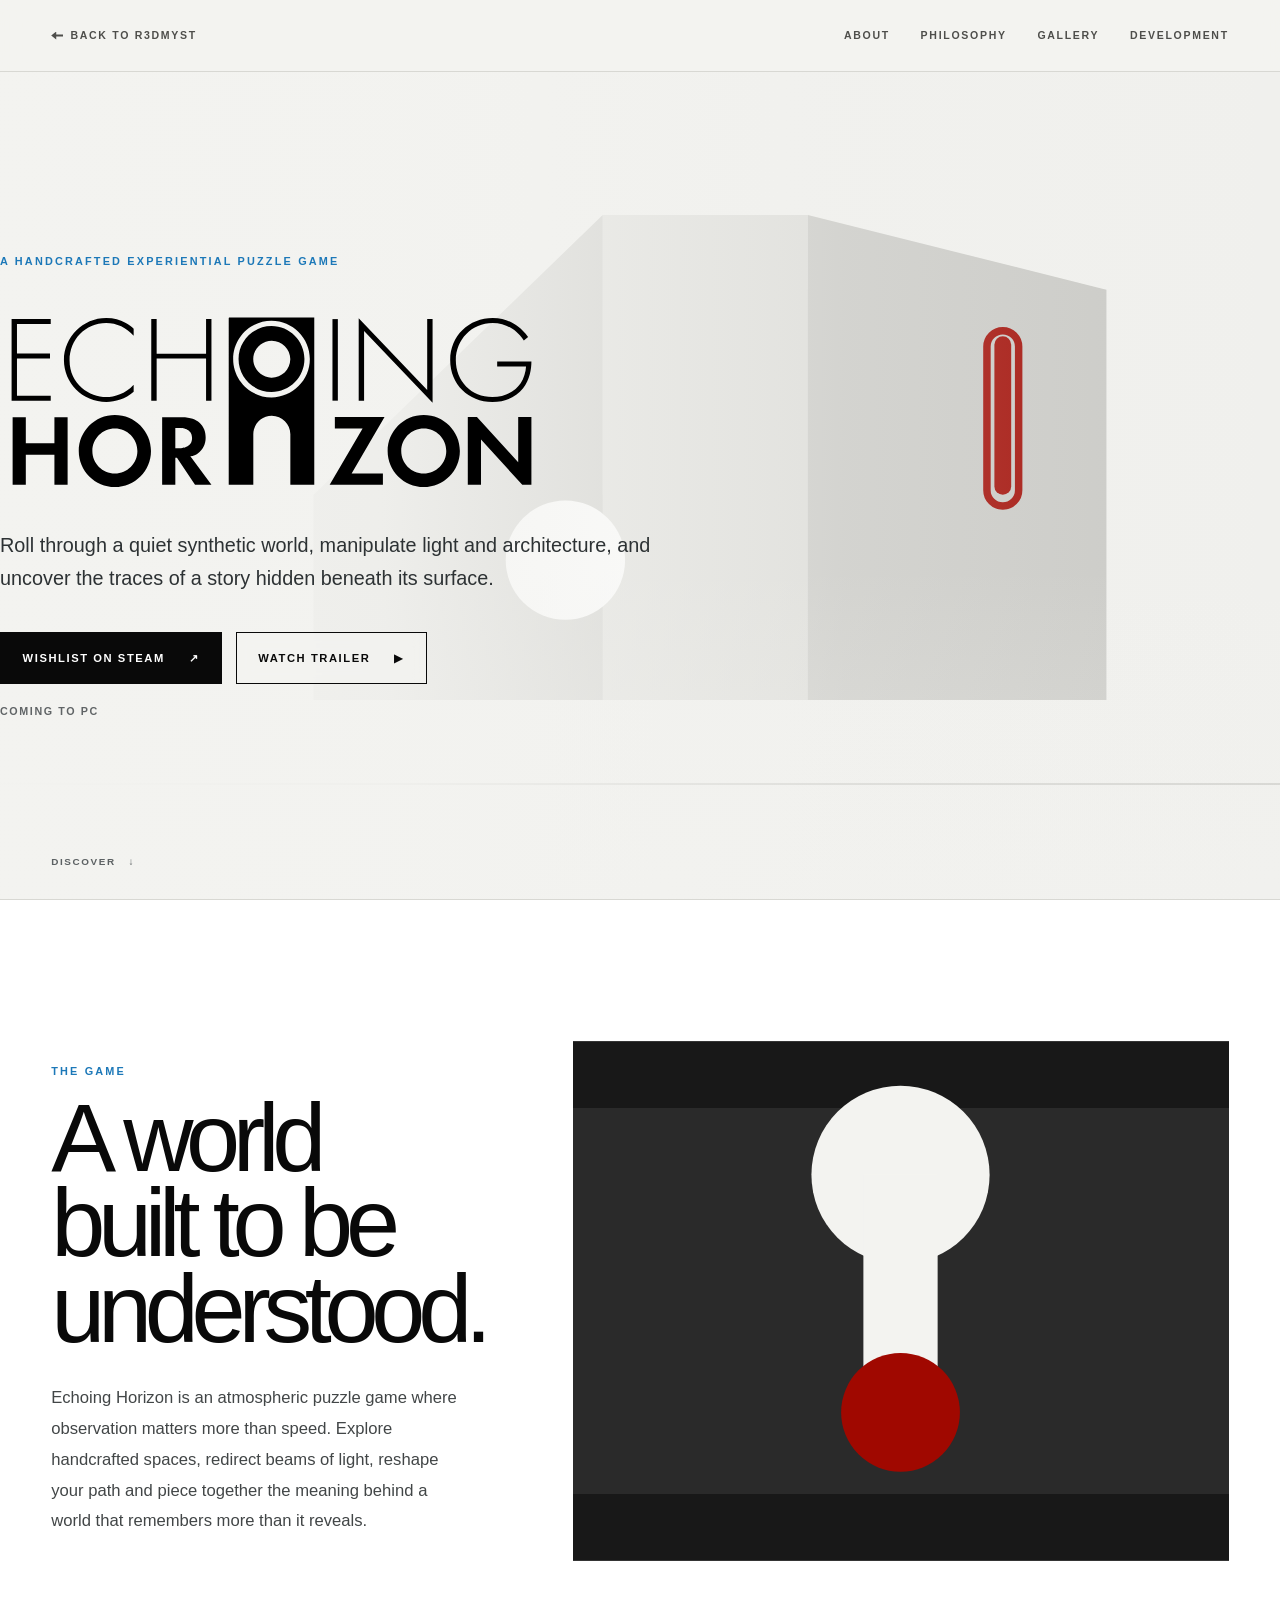
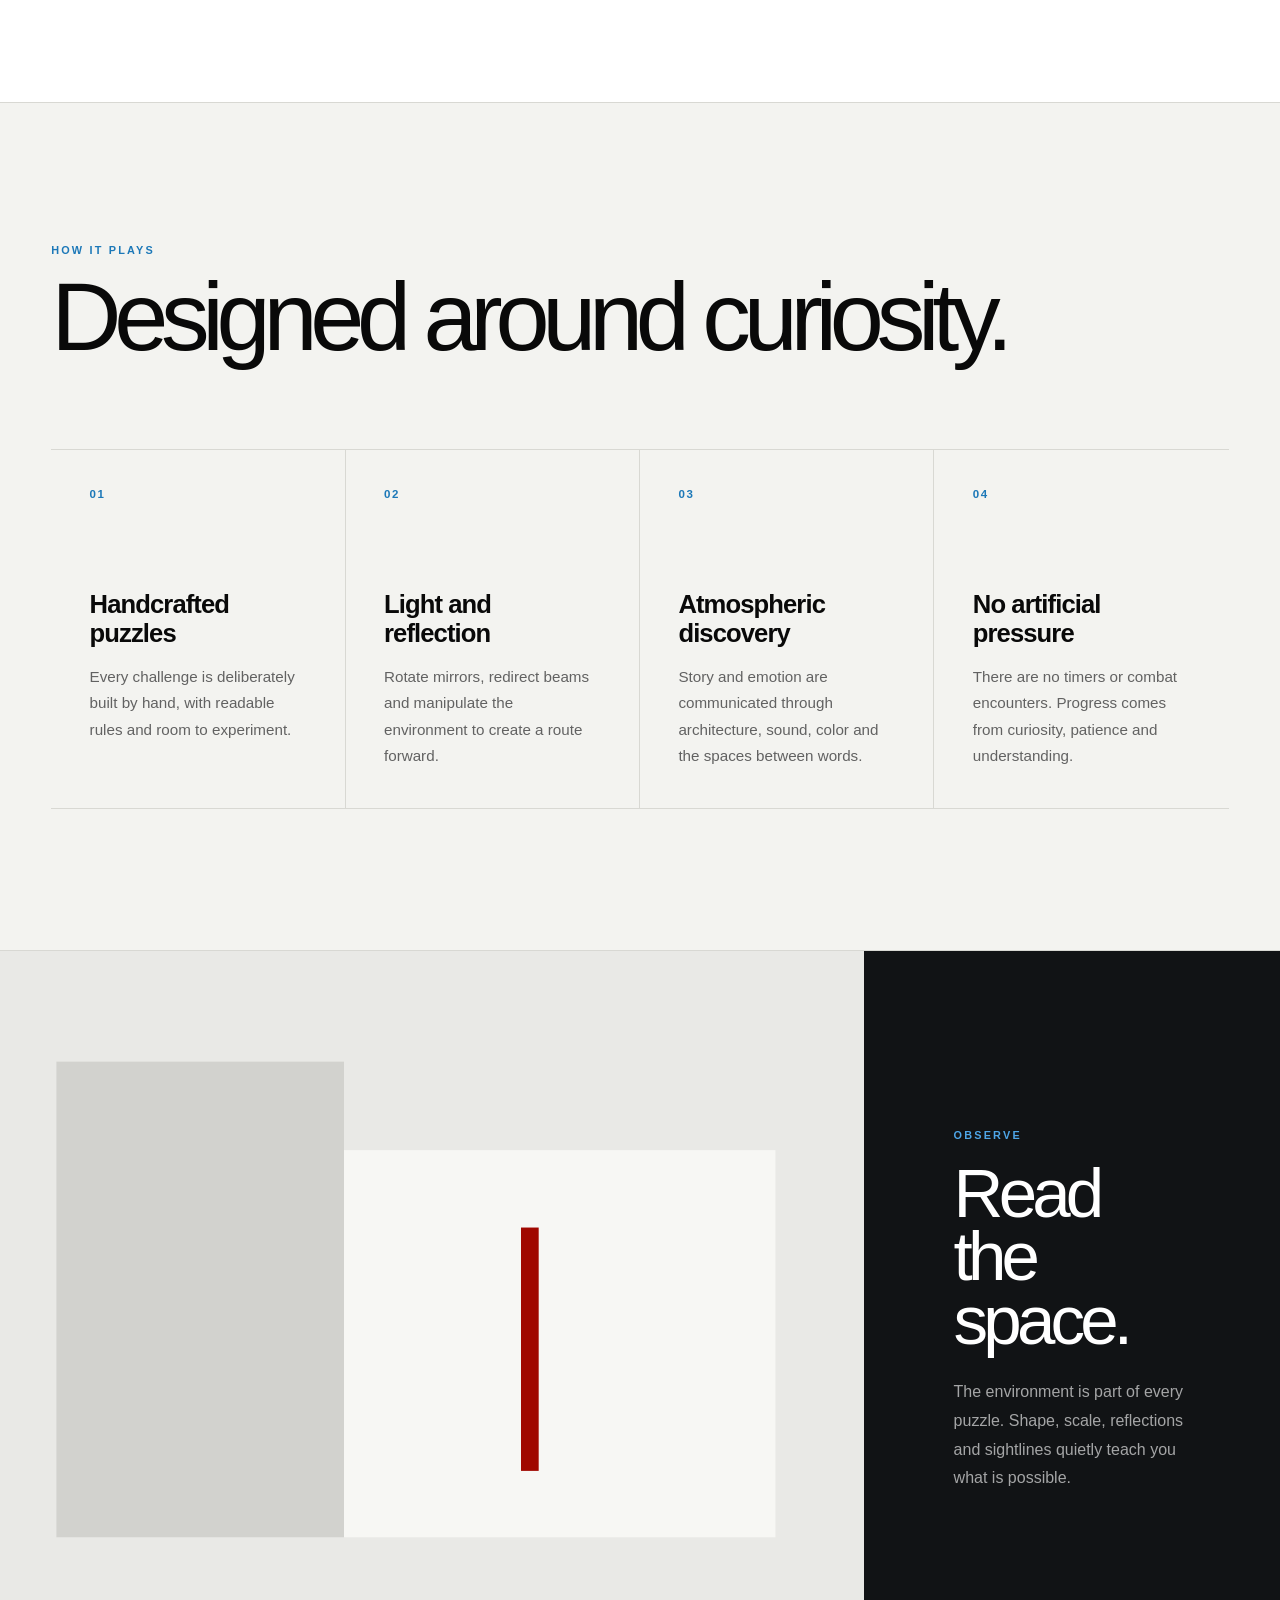
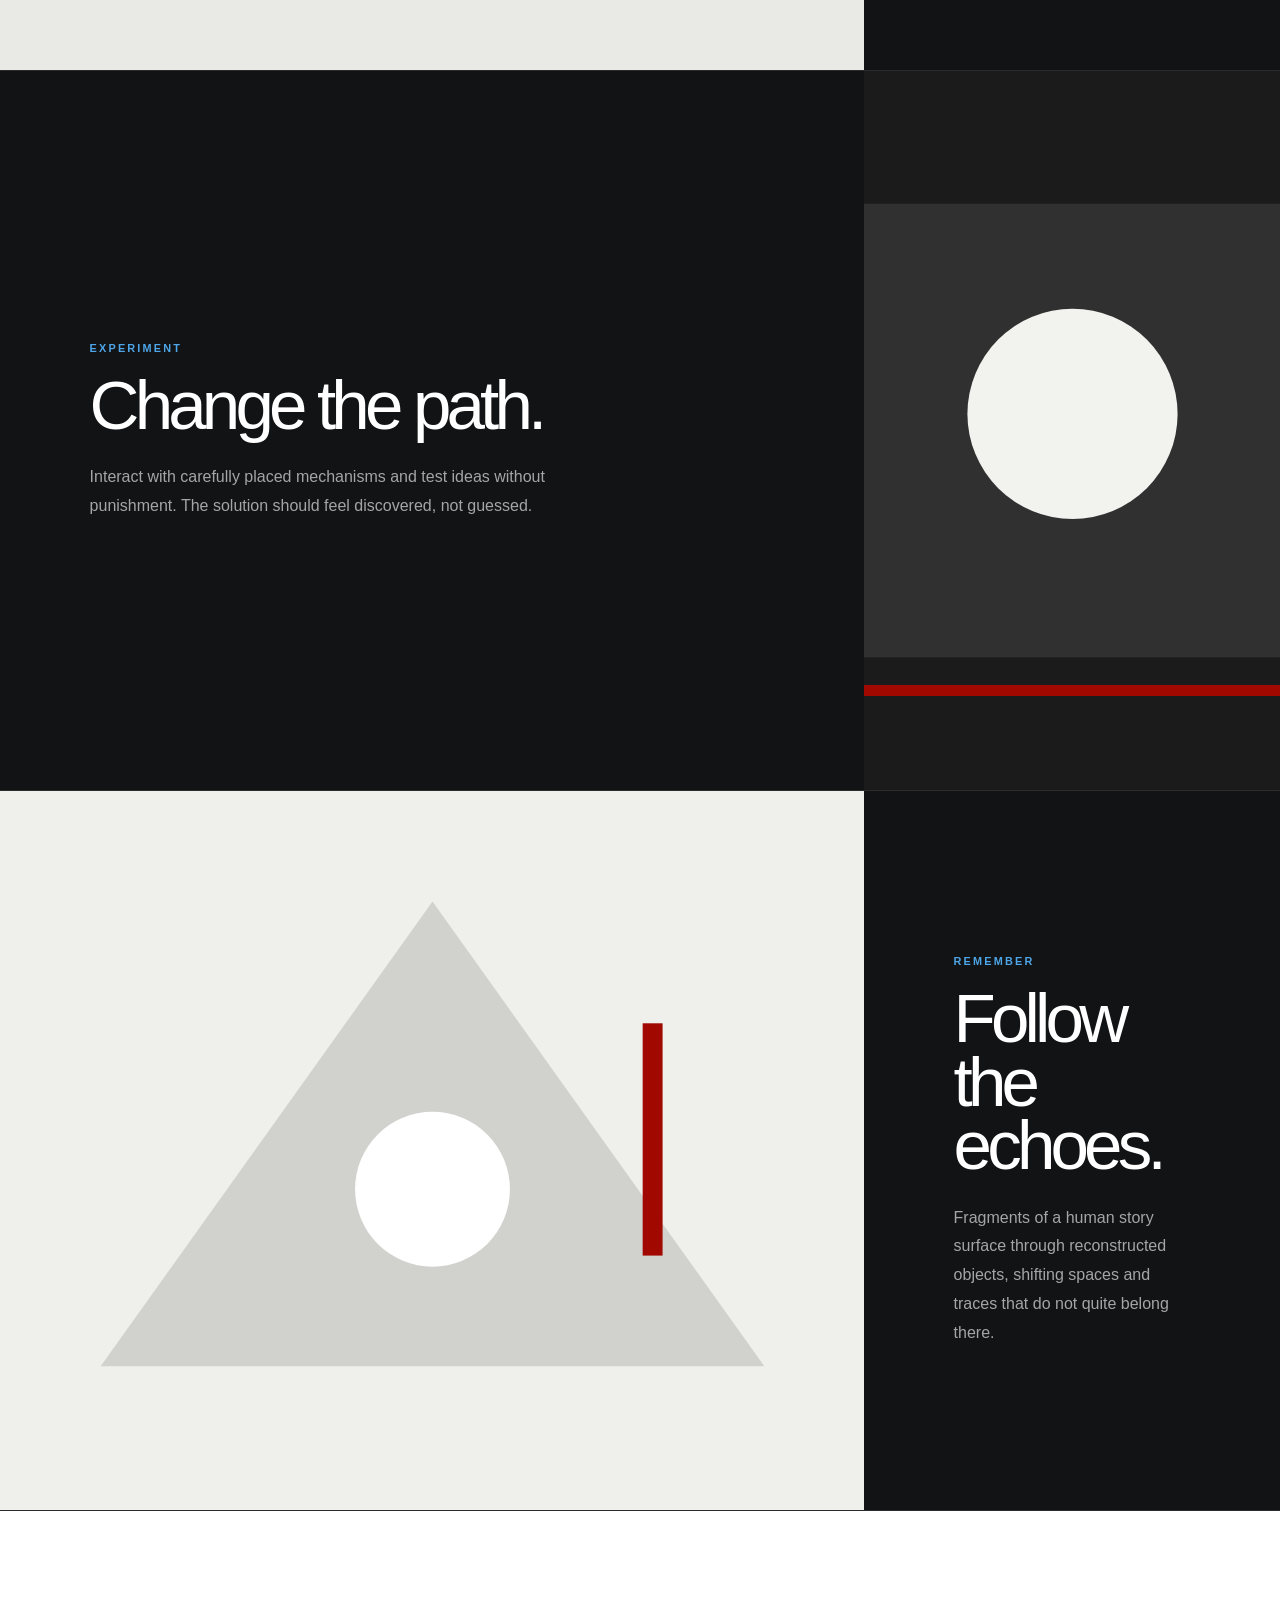
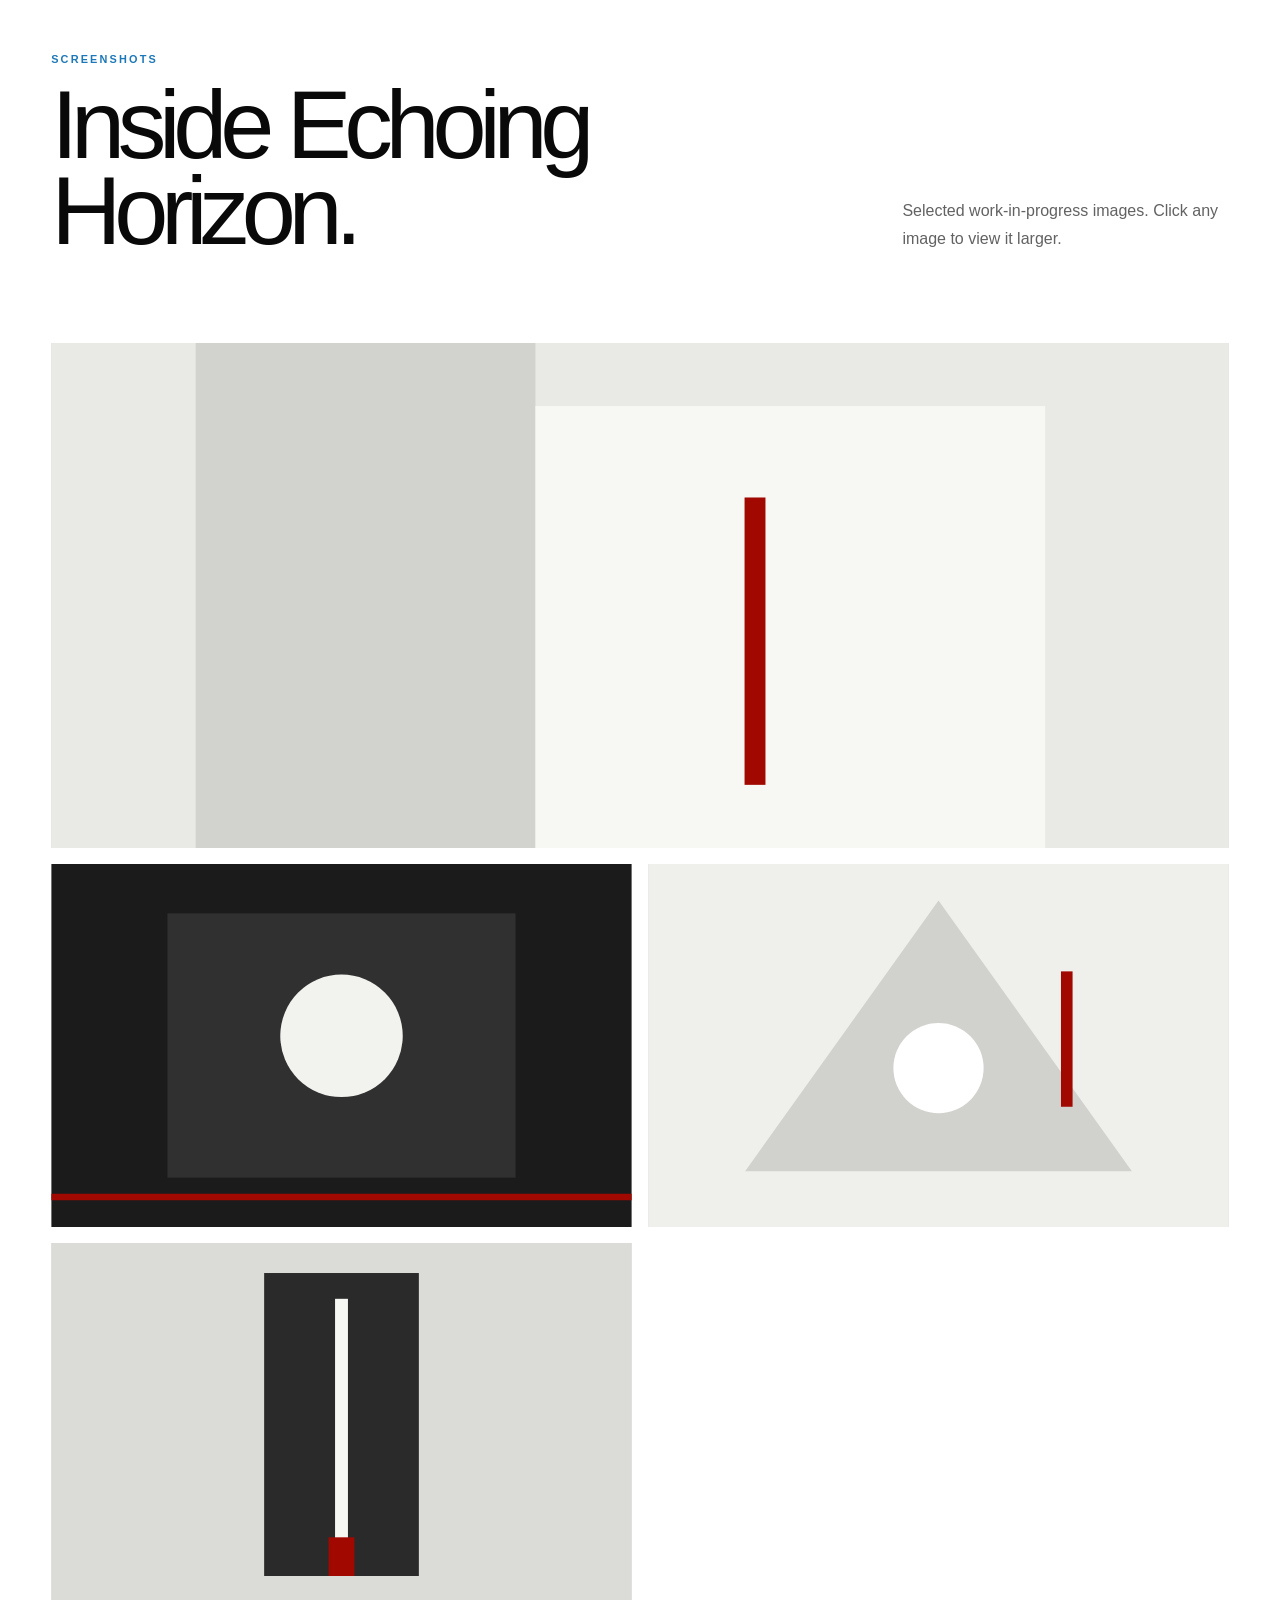
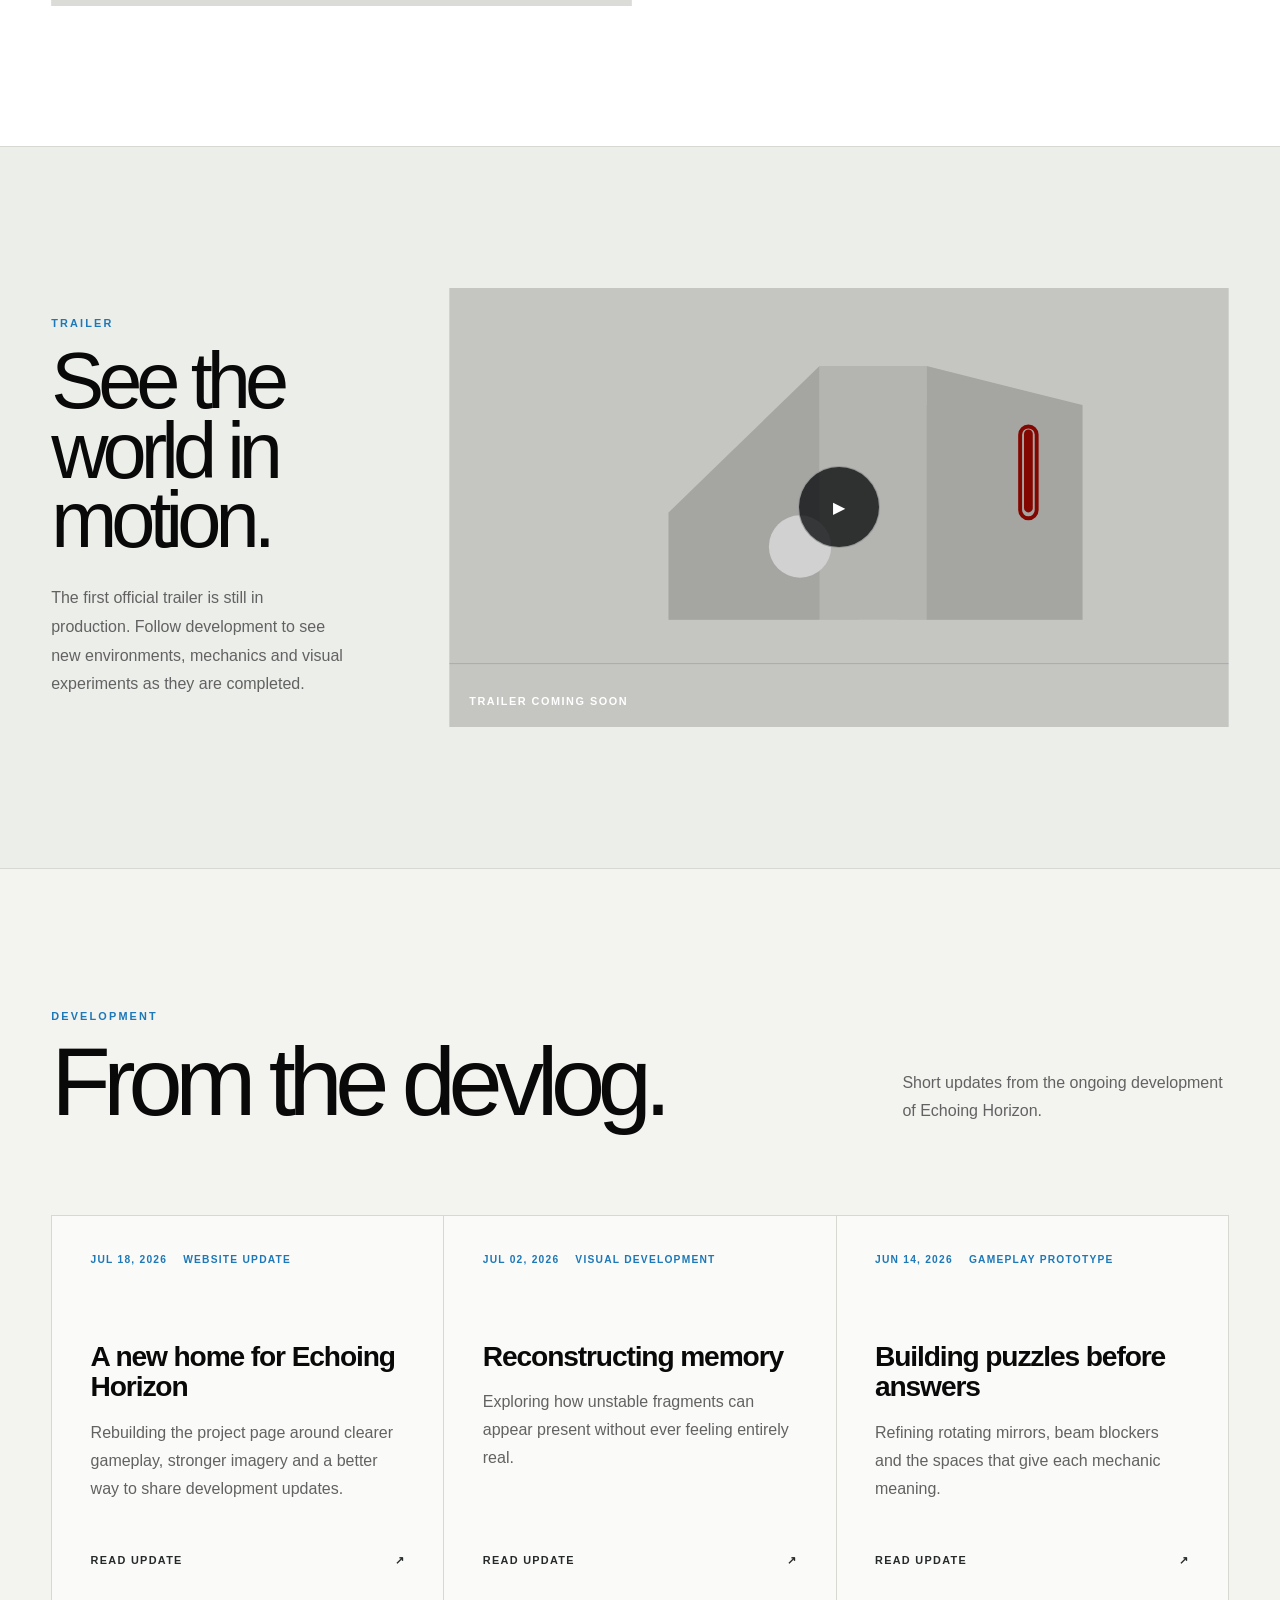
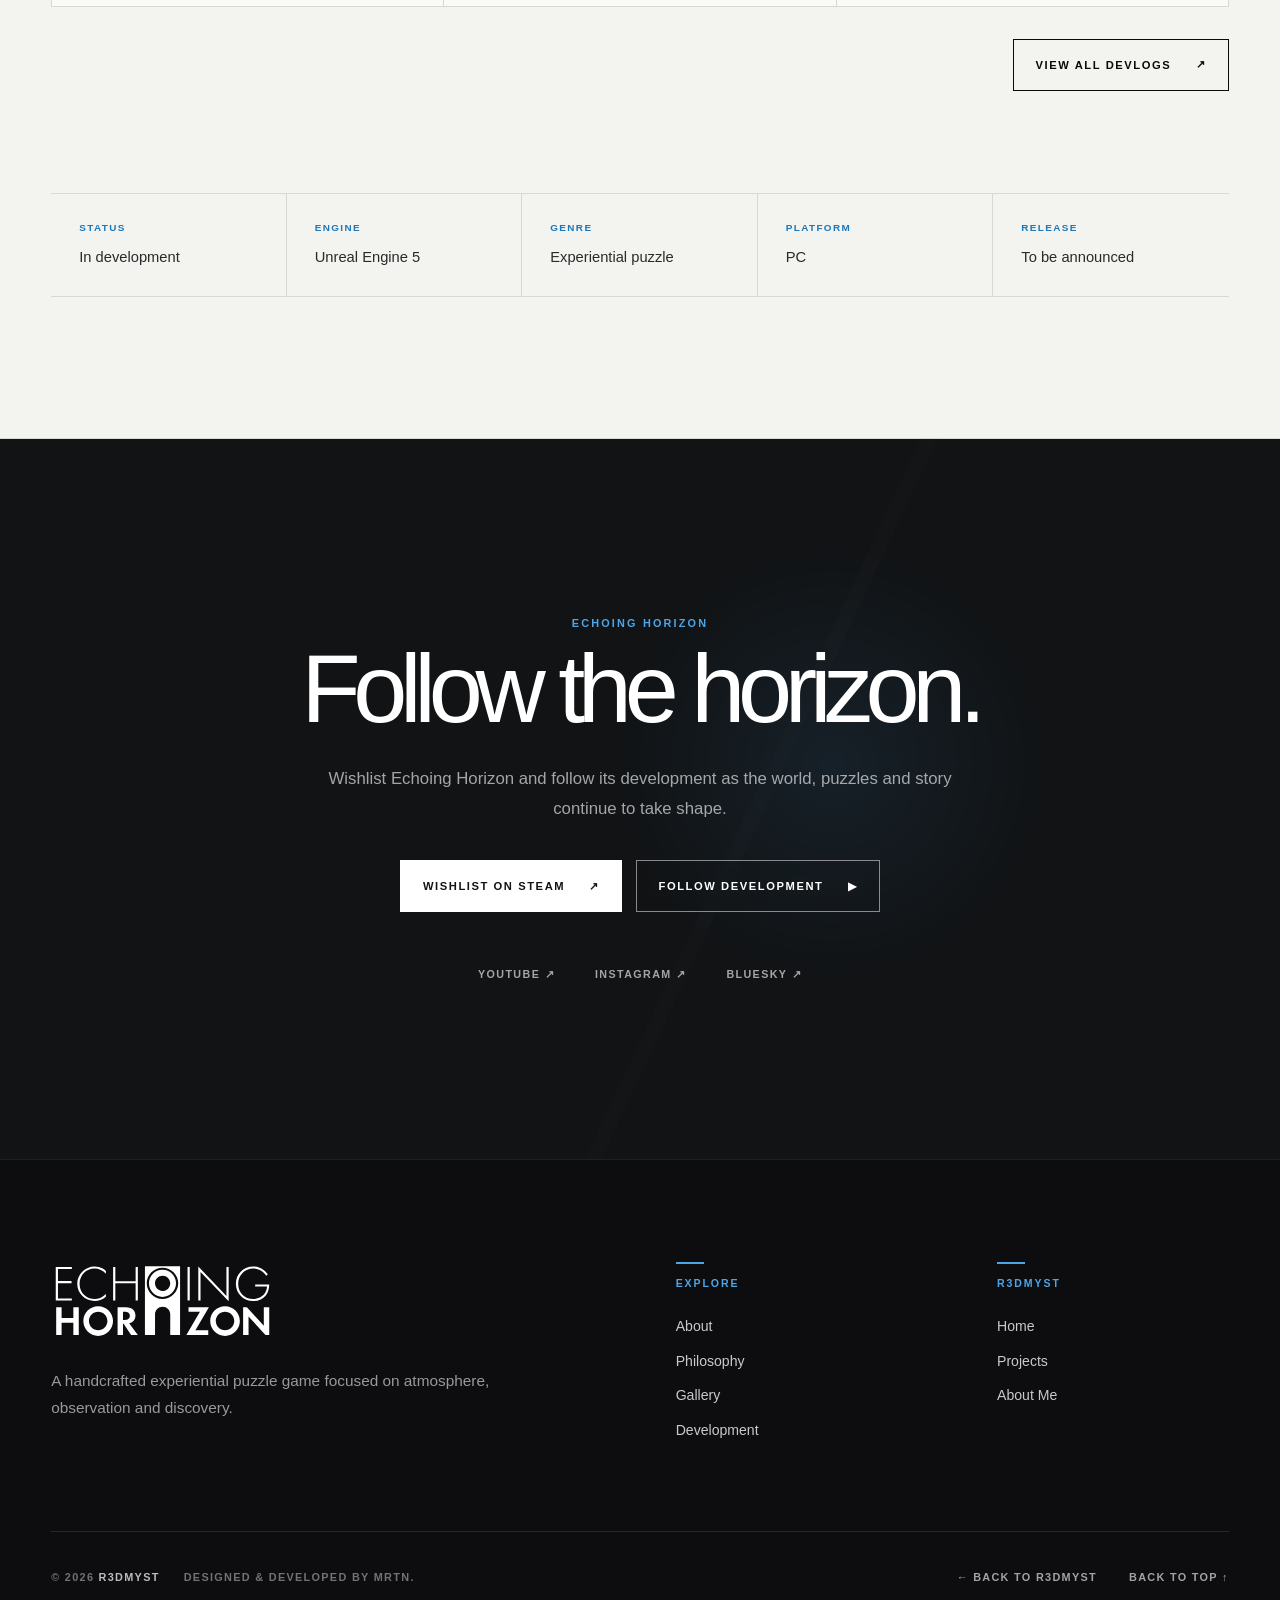
==== commit 319dddfb: "changed a bunch of stuff" ====
--- a/EchoingHorizon/index.html
+++ b/EchoingHorizon/index.html
@@ -95,6 +95,7 @@
    </div>
   </footer>
   <script src="data/echoing-horizon-data.js"></script>
+  <script src="data/devlogs-data.js"></script>
   <script src="echoing-horizon.js"></script>
   <script src="../script.js"></script>
  </body>
--- a/EchoingHorizon/style.css
+++ b/EchoingHorizon/style.css
@@ -987,3 +987,10 @@
     animation-iteration-count: 1 !important;
   }
 }
+
+.eh-devlog-all {
+  width: min(100%, var(--content-width));
+  margin: 2rem auto 0;
+  display: flex;
+  justify-content: flex-end;
+}
